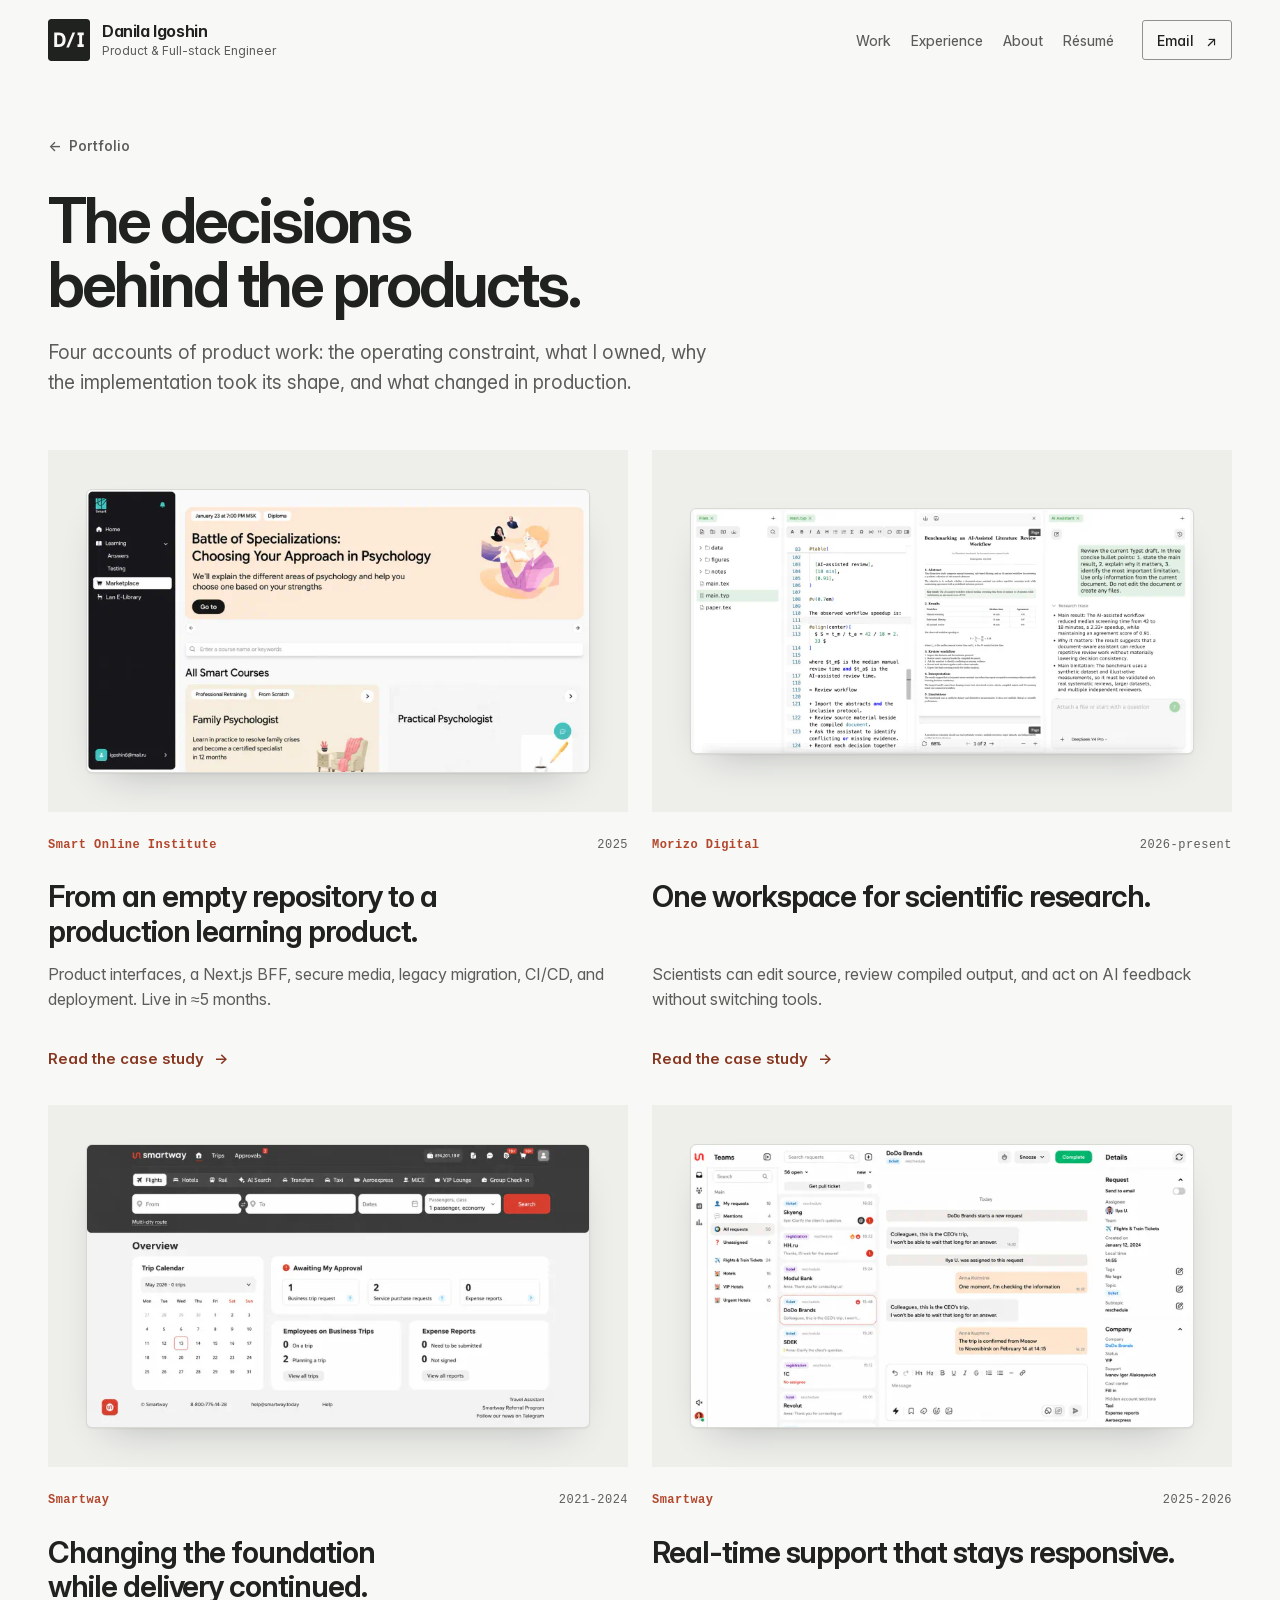
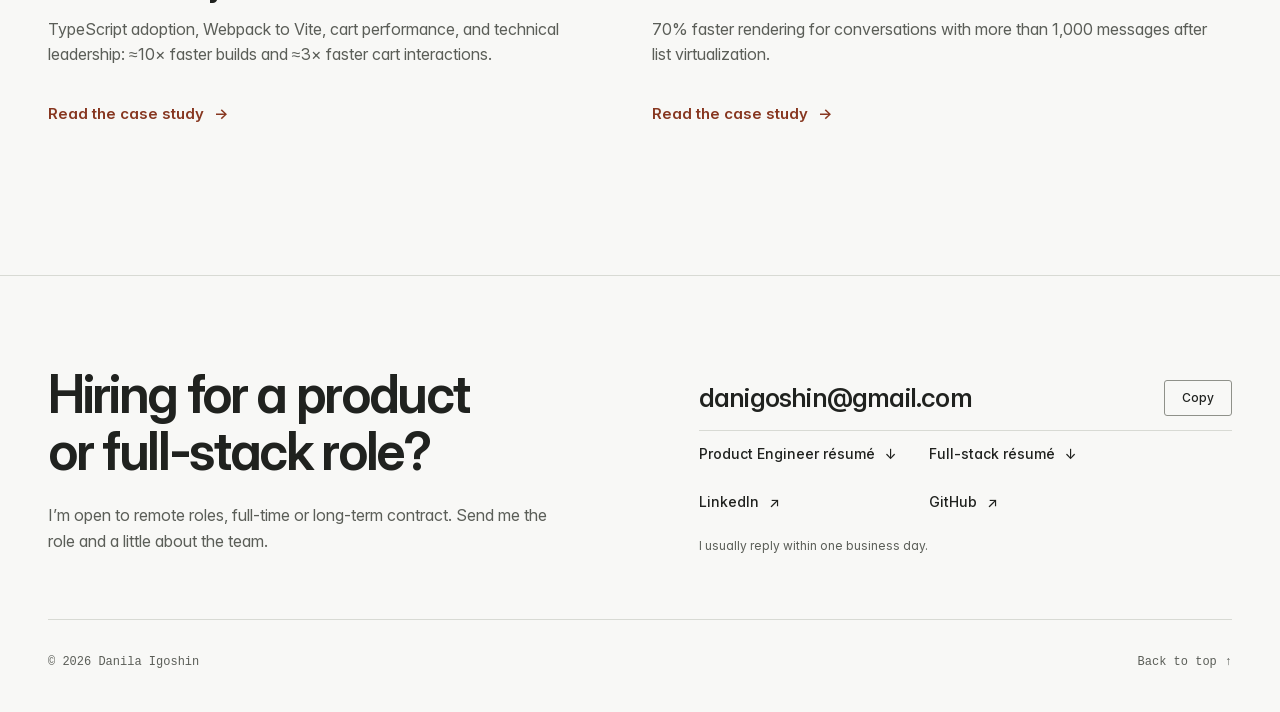
==== case/index.html @ 2098dcc6 "Refresh social artwork and fix mobile navigation" ====
<!doctype html>
<html lang="en">
  <head>
    <meta charset="UTF-8" />
    <meta name="viewport" content="width=device-width, initial-scale=1.0" />
    <meta
      name="description"
      content="Selected product engineering case studies by Danila Igoshin: product modernization, performance, migrations, and zero-to-one delivery."
    />
    <meta name="theme-color" content="#f8f8f6" />
    <link rel="canonical" href="https://danilaigoshin.com/case/" />
    <meta property="og:site_name" content="Danila Igoshin" />
    <meta property="og:title" content="Product engineering case studies — Danila Igoshin" />
    <meta property="og:description" content="Detailed product work: constraints, ownership, engineering decisions, and outcomes." />
    <meta property="og:type" content="website" />
    <meta property="og:url" content="https://danilaigoshin.com/case/" />
    <meta property="og:image" content="https://danilaigoshin.com/public/og-image.png?v=20261105" />
    <meta property="og:image:type" content="image/png" />
    <meta property="og:image:width" content="2400" />
    <meta property="og:image:height" content="1260" />
    <meta name="twitter:card" content="summary_large_image" />
    <title>Case studies — Danila Igoshin · Product &amp; Full-stack Engineer</title>
    <link rel="icon" href="/public/favicon.svg?v=20261104-di-precision" type="image/svg+xml" />
    <link rel="apple-touch-icon" href="/public/apple-touch-icon.png?v=20261104-di-precision" />
    <link rel="preload" href="/public/fonts/InterVariable.woff2" as="font" type="font/woff2" crossorigin />
    <link rel="stylesheet" href="/styles.css?v=20261105-menu-divider" />
    <link rel="stylesheet" href="/case/styles.css?v=20261104-hero-results" />
    <script src="/script.js?v=20261104-hero-results" defer></script>
  </head>
  <body class="case-page">
    <a class="skip-link" href="#main-content">Skip to content</a>
    <div class="scroll-progress" aria-hidden="true"><span></span></div>

    <header class="site-header" data-header>
      <div class="nav-shell">
        <a class="brand" href="/" aria-label="D/I Danila Igoshin Product &amp; Full-stack Engineer, home">
          <img class="brand-mark" src="/public/favicon.svg?v=20261104-di-precision" width="42" height="42" alt="" aria-hidden="true" />
          <span class="brand-copy"><span class="brand-name">Danila Igoshin</span> <span class="brand-role">Product &amp; Full-stack Engineer</span></span>
        </a>

        <button
          class="menu-toggle"
          type="button"
          aria-expanded="false"
          aria-controls="site-navigation"
          aria-label="Open navigation"
          data-menu-toggle
        >
          <span></span><span></span>
        </button>

        <nav class="site-nav" id="site-navigation" aria-label="Primary navigation" data-nav>
          <div class="nav-panel" data-nav-panel>
            <a href="/#work" data-nav-link>Work</a>
            <a href="/#experience" data-nav-link>Experience</a>
            <a href="/#about" data-nav-link>About</a>
            <a class="nav-resume" href="/cv/">Résumé</a>
            <a class="nav-email" href="mailto:danigoshin@gmail.com">Email <span aria-hidden="true">↗</span></a>
            <div class="mobile-nav-utilities" role="group" aria-label="Quick links">
              <a href="https://www.linkedin.com/in/developer-danila" target="_blank" rel="noopener noreferrer">
                LinkedIn <span aria-hidden="true">↗</span><span class="sr-only"> (opens in a new tab)</span>
              </a>
              <a href="https://github.com/danilaigoshin" target="_blank" rel="noopener noreferrer">
                GitHub <span aria-hidden="true">↗</span><span class="sr-only"> (opens in a new tab)</span>
              </a>
            </div>
          </div>
        </nav>

      </div>
    </header>

    <main class="case-main" id="main-content" tabindex="-1">
      <header class="case-index-hero section-shell" id="top">
        <a class="case-back" href="/"><span aria-hidden="true">←</span> Portfolio</a>
        <h1>The decisions behind the products.</h1>
        <p class="case-deck">Four accounts of product work: the operating constraint, what I owned, why the implementation took its shape, and what changed in production.</p>
      </header>

      <section class="case-grid section-shell" aria-label="Case studies">
        <article class="case-card reveal">
          <a href="/case/edtech/">
            <div class="media-frame"><img src="/public/optimized/v1/online-institute-1080.webp" srcset="/public/optimized/v1/online-institute-720.webp 720w, /public/optimized/v1/online-institute-1080.webp 1080w" sizes="(max-width: 900px) calc(100vw - 78px), 540px" width="1672" height="941" loading="lazy" decoding="async" alt="Smart Online Institute course marketplace" /></div>
            <div class="case-card-body">
              <p class="meta-line"><span>Smart Online Institute</span><span>2025</span></p>
              <h2>From an empty repository to a production learning product.</h2>
              <p>Product interfaces, a Next.js BFF, secure media, legacy migration, CI/CD, and deployment. Live in ≈5 months.</p>
              <span class="arrow-link">Read the case study <span aria-hidden="true">→</span></span>
            </div>
          </a>
        </article>
        <article class="case-card reveal">
          <a href="/case/research/">
            <div class="media-frame"><img src="/public/optimized/v1/ai4s-1080.webp" srcset="/public/optimized/v1/ai4s-720.webp 720w, /public/optimized/v1/ai4s-1080.webp 1080w" sizes="(max-width: 900px) calc(100vw - 78px), 540px" width="3024" height="1472" loading="lazy" decoding="async" alt="Research workspace with source editing, compiled preview, and AI review" /></div>
            <div class="case-card-body">
              <p class="meta-line"><span>Morizo Digital</span><span>2026-present</span></p>
              <h2>One workspace for scientific research.</h2>
              <p>Scientists can edit source, review compiled output, and act on AI feedback without switching tools.</p>
              <span class="arrow-link">Read the case study <span aria-hidden="true">→</span></span>
            </div>
          </a>
        </article>
        <article class="case-card reveal">
          <a href="/case/smartway/">
            <div class="media-frame"><img src="/public/optimized/v1/smartway-1080.webp" srcset="/public/optimized/v1/smartway-720.webp 720w, /public/optimized/v1/smartway-1080.webp 1080w" sizes="(max-width: 900px) calc(100vw - 78px), 540px" width="1672" height="941" loading="lazy" decoding="async" alt="Smartway corporate travel dashboard" /></div>
            <div class="case-card-body">
              <p class="meta-line"><span>Smartway</span><span>2021-2024</span></p>
              <h2>Changing the foundation while delivery continued.</h2>
              <p>TypeScript adoption, Webpack to Vite, cart performance, and technical leadership: ≈10× faster builds and ≈3× faster cart interactions.</p>
              <span class="arrow-link">Read the case study <span aria-hidden="true">→</span></span>
            </div>
          </a>
        </article>
        <article class="case-card reveal">
          <a href="/case/support/">
            <div class="media-frame"><img src="/public/optimized/v1/chat-1080.webp" srcset="/public/optimized/v1/chat-720.webp 720w, /public/optimized/v1/chat-1080.webp 1080w" sizes="(max-width: 900px) calc(100vw - 78px), 540px" width="1672" height="941" loading="lazy" decoding="async" alt="Support workspace with a ticket queue and conversation" /></div>
            <div class="case-card-body">
              <p class="meta-line"><span>Smartway</span><span>2025-2026</span></p>
              <h2>Real-time support that stays responsive.</h2>
              <p>70% faster rendering for conversations with more than 1,000 messages after list virtualization.</p>
              <span class="arrow-link">Read the case study <span aria-hidden="true">→</span></span>
            </div>
          </a>
        </article>
      </section>
    </main>

    <div class="page-finale">
      <section class="site-contact section-shell" id="contact" aria-labelledby="contact-title">
        <div class="contact-intro">
          <h2 id="contact-title">Hiring for a product or full-stack role?</h2>
          <p>I’m open to remote roles, full-time or long-term contract. Send me the role and a little about the team.</p>
        </div>
        <div class="contact-action">
          <div class="contact-email-row"><a href="mailto:danigoshin@gmail.com">danigoshin@gmail.com</a><button type="button" data-copy-email aria-label="Copy email address" aria-controls="copy-status">Copy</button></div>
          <nav class="contact-links" aria-label="Contact and résumé links">
            <a href="/Danila_Igoshin_Product_Engineer_CV.pdf" download><span class="contact-link-label">Product Engineer résumé<span class="sr-only"> (PDF)</span></span><span aria-hidden="true">↓</span></a>
            <a href="/Danila_Igoshin_Full_Stack_Engineer_CV.pdf" download><span class="contact-link-label">Full-stack résumé<span class="sr-only"> (PDF)</span></span><span aria-hidden="true">↓</span></a>
            <a href="https://www.linkedin.com/in/developer-danila" target="_blank" rel="noopener noreferrer"><span class="contact-link-label">LinkedIn</span><span aria-hidden="true">↗</span><span class="sr-only"> (opens in a new tab)</span></a>
            <a href="https://github.com/danilaigoshin" target="_blank" rel="noopener noreferrer"><span class="contact-link-label">GitHub</span><span aria-hidden="true">↗</span><span class="sr-only"> (opens in a new tab)</span></a>
          </nav>
          <p class="contact-response">I usually reply within one business day.</p>
        </div>
      </section>
      <footer class="footer section-shell"><p>© <span data-year>2026</span> Danila Igoshin</p><a href="#top">Back to top <span aria-hidden="true">↑</span></a></footer>
    </div>

    <div
      class="copy-toast"
      id="copy-status"
      role="status"
      aria-live="polite"
      aria-atomic="true"
      data-copy-toast
    ></div>

    <dialog
      class="project-lightbox"
      aria-label="Project image viewer"
      aria-describedby="project-lightbox-caption"
      data-project-lightbox
    >
      <div class="project-lightbox-shell">
        <button
          class="project-lightbox-close"
          type="button"
          aria-label="Close full-size image"
          data-project-lightbox-close
        >
          <span>Close</span><span aria-hidden="true">×</span>
        </button>
        <figure>
          <img alt="" data-project-lightbox-image />
          <figcaption id="project-lightbox-caption" data-project-lightbox-caption></figcaption>
        </figure>
      </div>
    </dialog>
  </body>
</html>
---- styles.css ----
@font-face {
  font-family: "Inter Variable";
  font-style: normal;
  font-weight: 100 900;
  font-display: swap;
  src: url("public/fonts/InterVariable.woff2") format("woff2");
}

:root {
  --canvas: #f8f8f6;
  --surface: #ffffff;
  --surface-muted: #eeefeb;
  --ink: #20221f;
  --muted: #5b5e58;
  /* Four visible steps: internal divider, module border, structural emphasis,
     and control boundary. The last one clears 3:1 on both canvas and white so
     a button reads as a button without leaning on its label alone. */
  --line-soft: #e4e5df;
  --line: #d8dad4;
  --line-strong: #bec0b8;
  --line-control: #8f918a;
  --accent: #b2472c;
  --accent-dark: #873720;
  --radius-control: 3px;
  --shadow-pop: 0 24px 80px rgba(10, 13, 17, 0.42);
  --ink-900: #12151a;
  --line-inverse: rgba(255, 255, 255, 0.14);
  --text-inverse: #e8ebee;
  --muted-inverse: rgba(232, 235, 238, 0.6);
  --focus-inverse: #9db4c8;
  --shell: min(1420px, calc(100vw - 64px));
  --font-sans: "Inter Variable", Inter, -apple-system, BlinkMacSystemFont, "Segoe UI", Helvetica, Arial, sans-serif;
  /* Mono is reserved for the brand mark, the image viewer's chrome and the
     copy toast; fallbacks are ordered by how closely they match SF Mono. */
  --font-mono: ui-monospace, "SFMono-Regular", Menlo, "Cascadia Mono", "Segoe UI Mono",
    "Roboto Mono", Consolas, "Liberation Mono", monospace;
  --ease: cubic-bezier(0.22, 1, 0.36, 1);
  /* Long settle for entrances; --ease stays the curve for hover feedback. */
  --ease-out: cubic-bezier(0.16, 1, 0.3, 1);
  /* Shadows carry the ink hue and stay under 0.2 alpha: lift, not drop. */
  --shadow-soft: 0 1px 2px rgba(21, 24, 29, 0.04), 0 14px 36px -20px rgba(21, 24, 29, 0.2);
}

* {
  box-sizing: border-box;
}

html {
  scroll-behavior: smooth;
  scroll-padding-top: 86px;
}

body {
  margin: 0;
  background: var(--canvas);
  color: var(--ink);
  font-family: var(--font-sans);
  font-size: 16px;
  line-height: 1.5;
  -webkit-font-smoothing: antialiased;
  text-rendering: optimizeLegibility;
  font-feature-settings: "cv11";
}

h1,
h2,
h3 {
  text-wrap: balance;
}

p,
dd {
  text-wrap: pretty;
}

html.menu-open,
html.lightbox-open,
body.lightbox-open {
  overflow: hidden;
}

/* Clip the page without creating a second scroll container: sticky header
   controls must stay on screen while the viewport-sized drawer is open. */
body.menu-open { overflow: clip; }

::selection {
  background: #eddbd2;
  color: var(--ink);
}

a {
  color: inherit;
  text-decoration: none;
}

button,
a {
  -webkit-tap-highlight-color: transparent;
}

button {
  color: inherit;
  font: inherit;
  border-radius: var(--radius-control);
}

img {
  display: block;
  max-width: 100%;
}

h1,
h2,
h3,
p {
  margin-top: 0;
}

[hidden] {
  display: none !important;
}

.sr-only {
  position: absolute;
  width: 1px;
  height: 1px;
  padding: 0;
  margin: -1px;
  overflow: hidden;
  clip: rect(0, 0, 0, 0);
  white-space: nowrap;
  border: 0;
}

.skip-link {
  position: fixed;
  top: 8px;
  left: 8px;
  z-index: 1000;
  padding: 10px 14px;
  transform: translateY(-150%);
  border: 1px solid var(--ink);
  background: var(--surface);
  font-size: 12px;
  font-weight: 700;
  transition: transform 180ms ease;
}

.skip-link:focus {
  transform: translateY(0);
}

.section-shell {
  width: var(--shell);
  margin-inline: auto;
}

.scroll-progress {
  position: fixed;
  inset: 0 0 auto;
  z-index: 120;
  height: 2px;
  pointer-events: none;
}

.scroll-progress span {
  display: block;
  width: 100%;
  height: 100%;
  transform: scaleX(0);
  transform-origin: left;
  background: var(--accent);
}

/* Driven by the document's own scroll timeline, so no script listens to
   scrolling. Browsers without scroll-driven animations simply omit the bar. */
@supports not (animation-timeline: scroll()) {
  .scroll-progress { display: none; }
}

@supports (animation-timeline: scroll()) {
  .scroll-progress span {
    animation: scroll-progress linear both;
    animation-duration: auto;
    animation-timeline: scroll(root block);
  }
}

@keyframes scroll-progress {
  to { transform: scaleX(1); }
}

/* Header state is read from this marker leaving the viewport. */
.scroll-sentinel {
  position: absolute;
  top: 0;
  left: 0;
  width: 1px;
  height: 80px;
  opacity: 0;
  pointer-events: none;
}

/* Last thing in the document flow: visible only once the page has ended. */
.scroll-sentinel-end {
  height: 1px;
  margin-top: -1px;
  pointer-events: none;
}

/* Header */

.site-header {
  --header-content-width: min(1240px, calc(100vw - 96px));
  --header-viewport-width: 100vw;
  --header-base-height: 80px;
  --header-float-width: min(1040px, var(--header-content-width));
  --header-float-height: 60px;
  --header-float-top: 14px;
  --header-float-pad: 18px;
  --header-side-shift: 0px;
  --header-y-shift: 0px;
  --header-logo-scale: 1;
  --header-copy-shift: 0px;
  --header-name-shift: 0px;
  --header-name-size: 16px;
  --header-role-opacity: 1;
  position: sticky;
  top: 0;
  z-index: 100;
  background: rgba(248, 248, 246, 0.88);
  transition: background-color 180ms ease;
  -webkit-backdrop-filter: blur(16px);
  backdrop-filter: blur(16px);
}

/* The original header keeps its layout footprint while its controls move
   into the floating surface. The fixed mobile drawer stays viewport-sized. */
.site-header::before {
  box-sizing: border-box;
  position: absolute;
  top: var(--header-float-top);
  left: 50%;
  z-index: -1;
  width: var(--header-float-width);
  height: var(--header-float-height);
  transform: translate(-50%, -6px) scale(0.98);
  border: 1px solid var(--line);
  border-radius: 8px;
  background: var(--canvas);
  box-shadow: 0 2px 6px rgba(32, 34, 31, 0.04), 0 12px 28px -12px rgba(32, 34, 31, 0.2);
  opacity: 0;
  pointer-events: none;
  content: "";
  transition: opacity 240ms var(--ease), transform 240ms var(--ease);
}

.nav-shell {
  display: grid;
  grid-template-columns: 1fr auto;
  gap: 24px;
  align-items: center;
  width: var(--shell);
  min-height: 70px;
  margin-inline: auto;
}

.brand {
  display: inline-flex;
  gap: 12px;
  align-items: center;
  width: max-content;
  transform: translate(var(--header-side-shift), var(--header-y-shift));
  transition: transform 240ms var(--ease);
}

.brand-mark {
  --brand-hover-y: 0px;
  display: block;
  width: 36px;
  height: 36px;
  flex: none;
  transform: translateY(var(--brand-hover-y)) scale(var(--header-logo-scale));
  transform-origin: left center;
  transition: transform 180ms var(--ease);
}

.brand:hover .brand-mark,
.brand:focus-visible .brand-mark {
  --brand-hover-y: -1px;
}

.brand-copy {
  font-size: 12px;
  font-weight: 700;
  letter-spacing: -0.01em;
  transform: translateX(var(--header-copy-shift));
  transition: transform 240ms var(--ease);
}

.brand-name {
  font-size: var(--header-name-size);
  transform: translateY(var(--header-name-shift));
  transition: transform 240ms var(--ease);
}

.site-nav {
  display: flex;
  gap: 4px;
  align-items: center;
}

.nav-panel {
  display: contents;
}

.mobile-nav-utilities {
  display: none;
}

.site-nav a {
  position: relative;
  padding: 8px 11px;
  color: var(--muted);
  font-size: 12px;
  font-weight: 600;
  transition: color 160ms ease, background-color 160ms ease;
}

/* Accent marks the reachable state, ink marks the current one, so hover and
   "you are here" stay distinguishable. */
.site-nav a::after {
  position: absolute;
  right: 11px;
  bottom: 4px;
  left: 11px;
  height: 2px;
  transform: scaleX(0);
  transform-origin: left;
  background: var(--accent);
  content: "";
  transition: transform 200ms var(--ease);
}

.site-nav a:hover,
.site-nav a:focus-visible {
  background: transparent;
  color: var(--accent-dark);
}

.site-nav a.is-active {
  background: transparent;
  color: var(--ink);
}

.site-nav a.is-active::after {
  background: var(--ink);
}

.site-nav a:hover::after,
.site-nav a:focus-visible::after,
.site-nav a.is-active::after {
  transform: scaleX(1);
}

.nav-actions {
  display: flex;
  gap: 18px;
  align-items: center;
  justify-content: flex-end;
}

.nav-email {
  display: inline-flex;
  gap: 18px;
  align-items: center;
  min-height: 38px;
  padding: 0 13px;
  border: 1px solid var(--line-control);
  border-radius: var(--radius-control);
  background: var(--surface);
  font-size: 11px;
  font-weight: 700;
  transition: border-color 160ms ease, background-color 160ms ease;
}

.nav-email:hover,
.nav-email:focus-visible {
  border-color: var(--accent);
  background: var(--surface-muted);
}

.menu-toggle {
  display: none;
  width: 42px;
  height: 42px;
  padding: 0;
  border: 1px solid var(--line-control);
  background: var(--surface);
  cursor: pointer;
}

.menu-toggle span {
  display: block;
  width: 20px;
  height: 1px;
  margin: 6px auto;
  background: var(--ink);
  transition: transform 180ms ease;
}

/* Base for every screenshot link that opens the image viewer; the matte and
   hover lift come from .media-frame in the site-system layer below. */
.project-media-link {
  position: relative;
  display: block;
  aspect-ratio: 16 / 9;
  overflow: hidden;
  border: 1px solid var(--line-strong);
  background: var(--surface-muted);
  cursor: zoom-in;
}

.project-media-link:focus-visible {
  outline-offset: 3px;
}

@media (hover: hover) {
  .project-media-link:hover img {
    transform: scale(1.02);
  }
}

/* Project image viewer */

.project-lightbox {
  width: 100%;
  max-width: none;
  height: 100%;
  max-height: none;
  padding: clamp(16px, 4vw, 56px);
  border: 0;
  background: transparent;
  color: #ffffff;
  overflow: auto;
  overscroll-behavior: contain;
}

.project-lightbox[open] {
  display: grid;
  place-items: center;
}

.project-lightbox::backdrop {
  background: rgba(10, 13, 17, 0.9);
  -webkit-backdrop-filter: blur(10px);
  backdrop-filter: blur(10px);
}

.project-lightbox-shell {
  display: grid;
  width: min(100%, 1680px);
  min-height: 0;
  place-items: center;
}

.project-lightbox figure {
  display: grid;
  width: 100%;
  max-height: calc(100dvh - clamp(72px, 9vw, 120px));
  grid-template-rows: minmax(0, 1fr) auto;
  gap: 12px;
  margin: 0;
}

.project-lightbox img {
  width: auto;
  max-width: 100%;
  max-height: calc(100dvh - clamp(110px, 12vw, 156px));
  margin: auto;
  object-fit: contain;
  box-shadow: var(--shadow-pop);
}

.project-lightbox figcaption {
  max-width: min(100%, 1100px);
  margin-inline: auto;
  color: rgba(255, 255, 255, 0.74);
  font-family: var(--font-mono);
  font-size: 11px;
  letter-spacing: 0.05em;
  text-align: center;
  text-transform: uppercase;
}

.project-lightbox-close {
  position: fixed;
  top: 16px;
  right: 16px;
  z-index: 1;
  display: inline-flex;
  gap: 14px;
  align-items: center;
  min-height: 42px;
  padding: 0 13px;
  border: 1px solid rgba(255, 255, 255, 0.32);
  background: rgba(19, 23, 29, 0.82);
  color: #ffffff;
  cursor: pointer;
  font-family: var(--font-mono);
  font-size: 11px;
  font-weight: 700;
  letter-spacing: 0.05em;
  text-transform: uppercase;
  -webkit-backdrop-filter: blur(10px);
  backdrop-filter: blur(10px);
  transition: border-color 160ms ease, background-color 160ms ease;
}

.project-lightbox-close:hover,
.project-lightbox-close:focus-visible {
  border-color: rgba(255, 255, 255, 0.78);
  background: rgba(34, 40, 48, 0.96);
}

/* On narrow screens fitting the image to the viewport reproduces the unreadable
   thumbnail, so the viewer shows it at natural size and lets the reader pan. */
@media (max-width: 760px) {
  .project-lightbox {
    padding: 12px;
  }

  .project-lightbox[open] {
    place-items: start;
  }

  .project-lightbox-shell {
    width: max-content;
    min-width: 100%;
    padding-top: 58px;
    place-items: start;
  }

  .project-lightbox figure {
    width: max-content;
    max-height: none;
  }

  /* Roughly the source interface at its own scale: readable, and about three
     screens to pan across rather than eight at the raster's native size. */
  .project-lightbox img {
    width: auto;
    max-width: 1400px;
    max-height: none;
    margin: 0;
  }

  .project-lightbox figcaption {
    position: sticky;
    left: 0;
    width: calc(100vw - 24px);
    max-width: none;
    margin-inline: 0;
    font-family: var(--font-sans);
    font-size: 12px;
    letter-spacing: 0;
    line-height: 1.45;
    text-align: left;
    text-transform: none;
  }

  .project-lightbox figcaption::after {
    display: block;
    margin-top: 4px;
    color: rgba(255, 255, 255, 0.5);
    content: "Drag to pan · pinch to zoom";
  }
}

/* Contact */

.page-finale {
  margin-top: clamp(48px, 5vw, 80px);
  background: var(--ink-900);
  color: var(--text-inverse);
}

.page-finale ::selection {
  background: rgba(155, 180, 200, 0.32);
  color: #ffffff;
}

.page-finale :focus-visible {
  outline-color: var(--focus-inverse);
}

.contact-action {
  min-width: 0;
}

.contact-email-row {
  display: grid;
  grid-template-columns: minmax(0, 1fr) auto;
  border-block: 1px solid var(--line-inverse);
}

html:not(.js) .contact-email-row {
  grid-template-columns: 1fr;
}

html:not(.js) .contact-email-row button {
  display: none;
}

.contact-email-row a {
  display: flex;
  min-width: 0;
  min-height: 58px;
  padding: 0 12px;
  align-items: center;
  overflow-wrap: anywhere;
  font-size: clamp(1rem, 1.5vw, 1.3rem);
  font-weight: 650;
  letter-spacing: -0.02em;
}

.contact-email-row button {
  min-width: 58px;
  border: 0;
  border-left: 1px solid var(--line-inverse);
  background: transparent;
  color: var(--muted-inverse);
  font-family: var(--font-mono);
  font-size: 11px;
  text-transform: uppercase;
  cursor: pointer;
}

.contact-email-row a:hover,
.contact-email-row a:focus-visible,
.contact-email-row button:hover,
.contact-email-row button:focus-visible {
  background: rgba(255, 255, 255, 0.06);
}

.contact-links {
  display: grid;
  grid-template-columns: repeat(3, 1fr);
}

.contact-links a {
  display: flex;
  justify-content: space-between;
  gap: 12px;
  padding: 14px 10px;
  border-right: 1px solid var(--line-inverse);
  color: var(--muted-inverse);
  min-height: 46px;
  font-size: 12px;
  font-weight: 650;
  transition: background-color 160ms ease, color 160ms ease;
}

.contact-links a:last-child {
  border-right: 0;
}

.contact-links a:hover,
.contact-links a:focus-visible {
  background: rgba(255, 255, 255, 0.06);
  color: var(--text-inverse);
}

.footer {
  display: flex;
  justify-content: space-between;
  gap: 20px;
  padding-block: 26px 34px;
  border-top: 1px solid var(--line-inverse);
  color: rgba(232, 235, 238, 0.52);
  font-family: var(--font-mono);
  font-size: 11px;
  letter-spacing: 0.04em;
  text-transform: uppercase;
}

.footer p {
  margin: 0;
}

.footer a:hover,
.footer a:focus-visible {
  color: #ffffff;
}

.footer a {
  display: inline-flex;
  align-items: center;
  min-height: 44px;
}

.copy-toast {
  position: fixed;
  right: 20px;
  bottom: 20px;
  z-index: 120;
  padding: 11px 14px;
  transform: translateY(18px);
  border: 1px solid var(--line-strong);
  background: var(--surface);
  color: var(--ink);
  font-family: var(--font-mono);
  font-size: 12px;
  opacity: 0;
  pointer-events: none;
  transition: opacity 160ms ease, transform 160ms ease;
}

.copy-toast.is-visible {
  transform: translateY(0);
  opacity: 1;
}

/* Signature details */

.nav-email span[aria-hidden],
.contact-links a span[aria-hidden],
.mobile-nav-utilities a span[aria-hidden],
.footer a span[aria-hidden] {
  display: inline-block;
  transition: transform 180ms var(--ease);
}

.nav-email:hover span[aria-hidden],
.contact-links a:hover span[aria-hidden],
.mobile-nav-utilities a:hover span[aria-hidden] {
  transform: translate(2px, -1px);
}

.footer a:hover span[aria-hidden] {
  transform: translateY(-2px);
}

.contact-links a[download]:hover span[aria-hidden] {
  transform: translateY(2px);
}

:focus-visible {
  outline: 2px solid var(--accent-dark);
  outline-offset: 3px;
}

@media (max-width: 1220px) {
  :root {
    --shell: min(100% - 40px, 1420px);
  }
}

@media (max-width: 980px) {
  .nav-actions {
    display: none;
  }

  .nav-shell {
    grid-template-columns: 1fr auto;
  }

  .site-nav {
    justify-self: end;
  }

  .contact-action {
    max-width: 620px;
  }
}

:root {
  --nav-drawer-width: clamp(30rem, 42vw, 35rem);
}

/* Four links and one button fit inline on any laptop or landscape tablet, so
   the drawer — and the unlabelled toggle — is kept for narrow screens only. */
@media (max-width: 900px) {
  body.menu-open .site-header {
    z-index: 200;
    background: transparent;
    -webkit-backdrop-filter: none;
    backdrop-filter: none;
  }

  .js .menu-toggle {
    position: relative;
    z-index: 3;
    display: grid;
    grid-column: 2;
    grid-row: 1;
    width: 44px;
    height: 44px;
    place-content: center;
    gap: 6px;
    justify-self: end;
    border: 0;
    background: transparent;
    transition: background-color 160ms ease;
  }

  .js .menu-toggle:hover,
  .js .menu-toggle:focus-visible {
    background: var(--surface-muted);
  }

  .js .menu-toggle span {
    width: 18px;
    margin: 0;
  }

  .js .menu-toggle[aria-expanded="true"] span:first-child {
    transform: translateY(3.5px) rotate(45deg);
  }

  .js .menu-toggle[aria-expanded="true"] span:last-child {
    transform: translateY(-3.5px) rotate(-45deg);
  }

  .js .site-nav {
    position: fixed;
    inset: 0;
    z-index: 1;
    display: flex;
    align-items: stretch;
    justify-content: flex-end;
    gap: 0;
    width: 100%;
    height: 100vh;
    height: 100dvh;
    padding: 0;
    overflow: hidden;
    border: 0;
    background: rgba(15, 23, 34, 0.12);
    opacity: 0;
    pointer-events: none;
    visibility: hidden;
  }

  .js.js-ready .site-nav {
    transition: opacity 160ms ease, visibility 0s linear 210ms;
  }

  .js .site-nav.is-open {
    opacity: 1;
    pointer-events: auto;
    visibility: visible;
    /* Visibility must be immediate so the first link can receive focus. */
    transition-property: opacity;
    transition-delay: 0s;
  }

  .js .nav-panel {
    position: relative;
    display: flex;
    width: var(--nav-drawer-width);
    max-width: 100%;
    height: 100vh;
    height: 100dvh;
    min-height: 0;
    flex-direction: column;
    align-items: stretch;
    padding: 90px 32px max(24px, env(safe-area-inset-bottom));
    overflow-x: hidden;
    overflow-y: auto;
    transform: translateX(100%);
    border-left: 1px solid var(--line-strong);
    background: var(--canvas);
    overscroll-behavior: contain;
    -webkit-overflow-scrolling: touch;
  }

  .js.js-ready .nav-panel {
    transition: transform 210ms var(--ease);
  }

  .js .site-nav.is-open .nav-panel {
    transform: translateX(0);
  }

  .js .nav-panel::before {
    position: absolute;
    top: 82px;
    right: 32px;
    left: 32px;
    height: 1px;
    background: var(--line);
    content: "";
  }

  .js .nav-panel > a {
    position: relative;
    display: flex;
    flex: 0 0 auto;
    align-items: center;
    min-width: 0;
    min-height: 60px;
    padding: 0 8px 0 0;
    overflow-wrap: anywhere;
    border-bottom: 1px solid var(--line);
    background: transparent;
    color: var(--ink);
    font-size: clamp(1.75rem, 3.3vw, 2.125rem);
    font-weight: 600;
    line-height: 1;
    letter-spacing: -0.045em;
  }

  /* The current-page bar sits in the gutter, so the label stays on it. */
  .js .nav-panel > a::before {
    position: absolute;
    left: -14px;
    width: 2px;
    height: 18px;
    transform: scaleY(0);
    background: var(--accent-dark);
    content: "";
    transition: transform 160ms ease;
  }

  .js .nav-panel > a::after {
    display: none;
  }

  .js .nav-panel > a:hover,
  .js .nav-panel > a:focus-visible,
  .js .nav-panel > a.is-active {
    background: transparent;
    color: var(--accent-dark);
  }

  .js .nav-panel > a.is-active::before {
    transform: scaleY(1);
  }

  .js .mobile-nav-utilities {
    display: grid;
    grid-template-columns: repeat(2, minmax(0, 1fr));
    flex: 0 0 auto;
    margin-top: 24px;
    border-top: 1px solid var(--line-strong);
  }

  .js .mobile-nav-utilities a {
    display: flex;
    gap: 12px;
    align-items: center;
    justify-content: space-between;
    min-width: 0;
    min-height: 48px;
    padding: 0 8px;
    border-right: 1px solid var(--line);
    border-bottom: 1px solid var(--line);
    background: transparent;
    color: var(--muted);
    font-size: 12px;
    font-weight: 700;
    line-height: 1.2;
    letter-spacing: 0.02em;
  }

  .js .mobile-nav-utilities a:nth-child(2n) {
    padding-left: 14px;
    border-right: 0;
  }

  .js .mobile-nav-utilities a:nth-child(2n + 1) {
    padding-left: 0;
  }

  .js .mobile-nav-utilities a:hover,
  .js .mobile-nav-utilities a:focus-visible {
    background: var(--surface-muted);
    color: var(--ink);
  }
}

@media (min-width: 901px) {
  .nav-shell {
    grid-template-columns: 1fr auto;
  }

  .nav-actions {
    display: flex;
  }

  .site-nav {
    grid-column: 2;
    grid-row: 1;
    justify-self: end;
  }

  .nav-actions {
    grid-column: 3;
    grid-row: 1;
  }
}

@media (max-width: 900px) {
  :root {
    --nav-drawer-width: 100vw;
  }

  .nav-shell {
    grid-template-columns: 1fr auto;
  }

  .nav-actions {
    display: none;
  }

  .js .menu-toggle {
    grid-column: 2;
  }

  .js .site-nav {
    background: var(--canvas);
  }

  .js .nav-panel {
    width: 100%;
    max-width: none;
    transform: translateY(-8px);
    border-left: 0;
  }

  .js .site-nav.is-open .nav-panel {
    transform: translateY(0);
  }
}

@media (max-width: 767px) {
  :root {
    --nav-drawer-width: 100vw;
  }

  html {
    scroll-padding-top: 78px;
  }

  .nav-shell {
    min-height: 62px;
  }

  .brand-mark {
    width: 34px;
    height: 34px;
  }

  .site-nav {
    grid-column: 1 / -1;
    grid-row: 2;
    justify-content: space-between;
    width: 100%;
    padding-bottom: 9px;
    flex-wrap: wrap;
  }

  .js .site-nav {
    background: var(--canvas);
  }

  .js .nav-panel {
    width: 100%;
    padding: 78px 32px max(18px, env(safe-area-inset-bottom));
    transform: translateY(-8px);
    border-left: 0;
  }

  .js .site-nav.is-open .nav-panel {
    transform: translateY(0);
  }

  .js .nav-panel::before {
    top: 74px;
    right: 32px;
    left: 32px;
  }

  .js .nav-panel > a {
    min-height: clamp(56px, 7vh, 60px);
    font-size: clamp(1.55rem, 6.5vw, 1.9rem);
  }

  .js .mobile-nav-utilities {
    margin-top: 22px;
  }

}

@media (max-width: 760px) {
  .js .nav-panel { padding-inline: 20px; }
  .js .nav-panel::before { right: 20px; left: 20px; }
  .js .nav-panel > a::before { left: -12px; }
}

@media (max-width: 760px) {
  :root {
    --shell: calc(100% - 28px);
  }

  .project-media-link {
    aspect-ratio: 16 / 9;
  }

  .footer {
    flex-direction: column;
  }

  .footer p:nth-child(2) {
    display: none;
  }
}

@media (max-width: 480px) {

  .project-media-link {
    aspect-ratio: 16 / 9;
  }

  .contact-links {
    grid-template-columns: 1fr;
  }

  .contact-links a {
    border-right: 0;
    border-bottom: 1px solid var(--line-inverse);
  }

  .contact-links a:last-child {
    border-bottom: 0;
  }
}

@media (prefers-reduced-motion: reduce) {
  html {
    scroll-behavior: auto;
  }

  *,
  *::before,
  *::after {
    scroll-behavior: auto !important;
    transition-duration: 0.01ms !important;
    animation-duration: 0.01ms !important;
    animation-iteration-count: 1 !important;
  }

  /* Scroll-linked, not autonomous: it moves only as fast as the reader. */
  .scroll-progress span {
    animation-duration: auto !important;
  }
}

/* ==========================================================================
   Site system — the shared layer for the home and case pages. It comes after
   the legacy rules above and wins where they overlap. Page-specific layout
   lives in /home.css and /case/styles.css.
   ========================================================================== */

.portfolio-page,
.case-page {
  --shell: min(1240px, calc(100% - 96px));
  --gap: 32px;
  --panel-pad: clamp(24px, 3.2vw, 44px);
  background: var(--canvas);
}

.portfolio-page h1,
.portfolio-page h2,
.portfolio-page h3,
.case-page h1,
.case-page h2,
.case-page h3 {
  font-weight: 630;
}

/* Header: one name, the two target roles, and the existing navigation. */

.site-header { background: rgba(248, 248, 246, 0.94); }
.nav-shell { min-height: 80px; }
.brand-mark { width: 42px; height: 42px; border-radius: var(--radius-control); }
.brand-copy { display: grid; gap: 3px; font-size: 16px; font-weight: 650; letter-spacing: -0.025em; line-height: 1.2; }
.brand-role { color: var(--muted); font-size: 12px; font-weight: 400; letter-spacing: 0; opacity: var(--header-role-opacity); transition: opacity 160ms ease; }
.site-nav { gap: 20px; }
.site-nav a { padding-inline: 0; font-size: 14px; font-weight: 450; }
.site-nav a::after { right: 0; left: 0; height: 1px; }
.site-nav a.is-active::after { background: var(--accent); }
.nav-email { gap: 14px; min-height: 40px; padding: 0 16px; font-size: 14px; font-weight: 600; }

body:not(.menu-open) .site-header.is-scrolled {
  --header-side-shift: calc((var(--header-content-width) - var(--header-float-width)) / 2 + var(--header-float-pad));
  --header-y-shift: calc(var(--header-float-top) + (var(--header-float-height) - var(--header-base-height)) / 2);
  --header-logo-scale: 0.8095238;
  --header-copy-shift: -8px;
  --header-name-shift: 8.7px;
  --header-name-size: 15px;
  --header-role-opacity: 0;
  background: transparent;
  -webkit-backdrop-filter: none;
  backdrop-filter: none;
  pointer-events: none;
}

body:not(.menu-open) .site-header.is-scrolled::before {
  transform: translateX(-50%);
  opacity: 1;
  pointer-events: auto;
}

body:not(.menu-open) .site-header.is-scrolled .brand,
body:not(.menu-open) .site-header.is-scrolled .menu-toggle { pointer-events: auto; }

@media (min-width: 901px) {
  .site-nav {
    transform: translate(calc(-1 * var(--header-side-shift)), var(--header-y-shift));
    transition: transform 240ms var(--ease);
  }
  .site-nav .nav-email { display: inline-flex; gap: 12px; align-items: center; min-height: 40px; margin-left: 8px; padding: 6px 14px; border: 1px solid var(--line-control); border-radius: var(--radius-control); background: transparent; color: var(--ink); font-weight: 500; }
  .site-nav .nav-email::after { display: none; }
  .site-nav .nav-email:hover,
  .site-nav .nav-email:focus-visible { border-color: var(--accent); color: var(--accent); }
  body:not(.menu-open) .site-header.is-scrolled .site-nav { pointer-events: auto; }
}

/* Most recruiters arrive from LinkedIn, so the profile sits one step from
   the Email button, quieter than it. */
.nav-quiet {
  display: inline-flex;
  gap: 8px;
  align-items: center;
  min-height: 40px;
  color: var(--muted);
  font-size: 14px;
  font-weight: 550;
  transition: color 160ms ease;
}

.nav-quiet:hover,
.nav-quiet:focus-visible { color: var(--ink); }
.nav-quiet span[aria-hidden] { display: inline-block; transition: transform 180ms var(--ease); }
.nav-quiet:hover span[aria-hidden] { transform: translate(2px, -1px); }

/* Actions */

/* Button-like links share the same subtle corners as native buttons. */
.button {
  display: inline-flex;
  gap: 18px;
  align-items: center;
  justify-content: center;
  min-height: 50px;
  padding: 0 24px;
  border: 1px solid var(--line-control);
  border-radius: var(--radius-control);
  background: transparent;
  font-size: 15px;
  font-weight: 600;
  transition: background-color 200ms var(--ease), border-color 200ms var(--ease), transform 160ms var(--ease);
}

.button:hover { border-color: var(--ink); }
.button:active { transform: translateY(1px); }
.button-primary { border-color: var(--ink); background: var(--ink); color: var(--surface); }
.button-primary:hover { border-color: var(--accent-dark); background: var(--accent-dark); }

.text-link,
.arrow-link {
  display: inline-flex;
  gap: 10px;
  align-items: center;
  min-height: 44px;
  color: var(--accent-dark);
  font-size: 15px;
  font-weight: 600;
}

.text-link:hover,
.arrow-link:hover {
  text-decoration: underline;
  text-decoration-thickness: 1px;
  text-underline-offset: 4px;
}

.text-link span[aria-hidden],
.arrow-link span[aria-hidden] {
  display: inline-block;
  transition: transform 180ms var(--ease);
}

.button span[aria-hidden] {
  display: grid;
  width: auto;
  height: auto;
  flex: none;
  place-items: center;
  background: transparent;
  transition: transform 240ms var(--ease), background-color 200ms var(--ease);
}

.button span[aria-hidden] svg { width: 16px; height: 16px; }
.button-primary span[aria-hidden] { background: transparent; }
.button:hover span[aria-hidden] { background: transparent; transform: translate(2px, -2px); }
.button-primary:hover span[aria-hidden] { background: transparent; transform: translateY(2px); }
.text-link:hover span[aria-hidden] { transform: translate(2px, -1px); }
.arrow-link:hover span[aria-hidden] { transform: translateX(3px); }
.text-link:active,
.arrow-link:active { transform: translateY(1px); }

/* Text blocks */

.section-head {
  display: grid;
  grid-template-columns: minmax(0, 1fr) auto;
  gap: 14px 32px;
  align-items: end;
  margin-bottom: clamp(32px, 4vw, 52px);
}

.section-head h2 {
  margin: 0;
  font-size: clamp(2rem, 1.5rem + 2vw, 3.25rem);
  line-height: 1.08;
  letter-spacing: -0.04em;
}

/* A supporting line sits under the heading it supports, never in the far
   corner; a link (the résumé) may still share the heading's row. */
.section-head p { grid-column: 1 / -1; max-width: 52ch; margin: 0; color: var(--muted); font-size: 17px; line-height: 1.55; }

.meta-line {
  display: flex;
  flex-wrap: wrap;
  gap: 4px 12px;
  align-items: baseline;
  justify-content: space-between;
  width: 100%;
  margin-bottom: 18px;
  font-size: 14px;
}

.meta-line span:first-child { color: var(--accent); font-weight: 600; }
.meta-line span:last-child { color: var(--muted); font-variant-numeric: tabular-nums; }

/* Label/value rows, used for the profile card and every case fact sheet. */

.fact-list { margin: 0; }

.fact-list > div {
  display: grid;
  grid-template-columns: 92px minmax(0, 1fr);
  gap: 16px;
  padding-block: 11px;
  border-bottom: 1px solid var(--line-soft);
}

.fact-list > div:last-child { border-bottom: 0; }
.fact-list dt { color: var(--muted); font-size: 13px; line-height: 1.5; }
.fact-list dd { margin: 0; font-size: 14px; line-height: 1.5; }

/* One measured outcome: the figure, what it means, and where it came from. */

.stat {
  display: flex;
  flex-direction: column;
  gap: 8px;
  min-width: 0;
  padding: 26px 28px 24px;
}

.stat strong {
  font-size: clamp(2.25rem, 1.6rem + 1.4vw, 2.875rem);
  font-weight: 520;
  line-height: 1;
  letter-spacing: -0.045em;
  font-variant-numeric: tabular-nums;
}

.stat strong small { font-size: 0.42em; font-weight: 600; letter-spacing: -0.01em; }
.stat p { max-width: 26ch; margin: 0; color: var(--ink); font-size: 15px; line-height: 1.45; }
.stat .stat-source { margin-top: auto; padding-top: 6px; color: var(--muted); font-size: 13px; }

/* Product screenshots sit on a gray matte so other companies' interfaces
   always read as quoted material; the whole image opens the viewer. */

.media-frame {
  display: grid;
  min-width: 0;
  margin: 0;
  padding: clamp(24px, 3vw, 40px);
  place-items: center;
  background: var(--surface-muted);
}

.media-frame .project-media-link {
  position: relative;
  display: block;
  width: 100%;
  aspect-ratio: auto;
  overflow: visible;
  border: 0;
  background: transparent;
  cursor: zoom-in;
}

.media-frame img {
  width: 100%;
  height: auto;
  border: 1px solid var(--line);
  border-radius: 6px;
  background: var(--surface);
  box-shadow: 0 1px 2px rgba(21, 24, 29, 0.05), 0 18px 40px -22px rgba(21, 24, 29, 0.3);
  transition: transform 400ms var(--ease), box-shadow 400ms var(--ease);
}

.media-zoom {
  position: absolute;
  top: 10px;
  right: 10px;
  display: grid;
  width: 36px;
  height: 36px;
  place-items: center;
  border: 1px solid var(--line-strong);
  border-radius: var(--radius-control);
  background: rgba(255, 255, 255, 0.94);
  color: var(--ink);
  transition: background-color 180ms ease, border-color 180ms ease, color 180ms ease;
}

.media-zoom svg { width: 16px; height: 16px; }

/* Always shown, so a reader with a mouse also knows the image opens; the
   hover only strengthens it. */
.project-media-link:is(:hover, :focus-visible) .media-zoom {
  border-color: var(--ink);
  background: var(--ink);
  color: var(--surface);
}

@media (hover: hover) {
  .media-frame .project-media-link:hover img {
    transform: translateY(-3px);
    box-shadow: 0 1px 2px rgba(21, 24, 29, 0.05), 0 26px 48px -24px rgba(21, 24, 29, 0.36);
  }
}

/* Contact stays on the light editorial canvas across every page.
   Legacy inverse tokens are scoped here for the shared contact primitives. */
.page-finale {
  --text-inverse: var(--ink);
  --muted-inverse: var(--muted);
  --line-inverse: var(--line);
  --focus-inverse: var(--accent);
  margin-top: 0;
  border-top: 1px solid var(--line);
  background: var(--canvas);
  color: var(--ink);
}
.page-finale ::selection { background: #eddbd2; color: var(--ink); }
.page-finale a:focus-visible,
.page-finale button:focus-visible { outline-color: var(--accent); }
.site-contact { display: grid; grid-template-columns: minmax(0, 1.1fr) minmax(0, 1fr); gap: 48px 64px; align-items: start; padding-block: clamp(64px, 7vw, 96px) clamp(48px, 5vw, 72px); }
.site-contact h2 { max-width: 15ch; margin: 0 0 22px; color: var(--ink); font-size: clamp(2rem, 1.2rem + 2.6vw, 3.25rem); font-weight: 630; line-height: 1.1; letter-spacing: -0.045em; }
.contact-intro p { max-width: 33em; margin: 0; color: var(--muted); font-size: 16px; line-height: 1.65; }
.site-contact .contact-email-row { border-top: 0; border-bottom: 1px solid var(--line); }
.site-contact .contact-email-row a { min-height: 64px; padding: 0; font-size: clamp(1.2rem, 1rem + 0.8vw, 1.75rem); font-weight: 550; letter-spacing: -0.03em; }
.site-contact .contact-email-row button { min-width: 68px; min-height: 36px; align-self: center; border: 1px solid var(--line-control); border-radius: var(--radius-control); background: transparent; color: var(--ink); font-family: var(--font-sans); font-size: 12px; font-weight: 500; text-transform: none; }
.site-contact .contact-email-row a:hover,
.site-contact .contact-email-row a:focus-visible { background: transparent; text-decoration: underline; text-decoration-thickness: 1px; text-underline-offset: 6px; }
.site-contact .contact-email-row button:hover,
.site-contact .contact-email-row button:focus-visible { border-color: var(--accent); background: var(--surface-muted); }
.site-contact .contact-links { display: grid; grid-template-columns: repeat(2, max-content); column-gap: 32px; }
.site-contact .contact-links a { gap: 10px; justify-content: flex-start; min-height: 48px; padding: 12px 0; border: 0; color: var(--ink); font-size: 14px; font-weight: 500; }
.site-contact .contact-links a:hover,
.site-contact .contact-links a:focus-visible { background: transparent; color: var(--accent); text-decoration: underline; text-decoration-thickness: 1px; text-underline-offset: 4px; }
.contact-response { margin: 10px 0 0; color: var(--muted); font-size: 12px; }
.footer { flex-direction: row; align-items: center; padding-block: 20px 28px; border-top: 1px solid var(--line); color: var(--muted); font-family: var(--font-mono); font-size: 12px; letter-spacing: 0; text-transform: none; }
.footer a { gap: 8px; }
.footer a:hover,
.footer a:focus-visible { color: var(--accent); }

/* Responsive */

@media (min-width: 1181px) {
  .nav-shell { grid-template-columns: 1fr auto; }
}

@media (max-width: 1100px) {
  .portfolio-page,
  .case-page { --gap: 24px; }
}

@media (max-width: 900px) {
  .portfolio-page,
  .case-page { --shell: calc(100% - 64px); }
  .site-header {
    --header-content-width: calc(100vw - 64px);
    --header-float-width: calc(var(--header-viewport-width) - 32px);
    --header-float-top: 12px;
    --header-float-pad: 16px;
    /* Keep the fixed drawer's containing block stable throughout its fade. */
    -webkit-backdrop-filter: none;
    backdrop-filter: none;
  }
  .brand {
    /* The closing drawer remains visible briefly after menu-open is removed. */
    position: relative;
    z-index: 3;
  }
  .js .menu-toggle {
    transform: translate(calc(-1 * var(--header-side-shift)), var(--header-y-shift));
    transition: transform 240ms var(--ease), background-color 160ms ease;
  }
  body.menu-open .brand,
  body.menu-open .brand-mark,
  body.menu-open .brand-copy,
  body.menu-open .brand-name,
  body.menu-open .brand-role,
  body.menu-open .menu-toggle { transition: none; }
  .js .nav-panel > .nav-email { justify-content: space-between; min-height: 48px; margin-top: 20px; padding: 12px 16px; border: 1px solid var(--line-control); border-radius: var(--radius-control); background: transparent; color: var(--ink); font-size: 16px; font-weight: 500; letter-spacing: 0; }
  .js .nav-panel > .nav-email:hover,
  .js .nav-panel > .nav-email:focus-visible { border-color: var(--accent); color: var(--accent-dark); }
  .site-contact { grid-template-columns: minmax(0, 1fr); }
}

@media (max-width: 760px) {
  .portfolio-page,
  .case-page { --shell: calc(100% - 40px); --gap: 20px; --panel-pad: 22px; }
  .site-header {
    --header-content-width: calc(100vw - 40px);
    --header-base-height: 72px;
    --header-float-width: calc(var(--header-viewport-width) - 24px);
    --header-float-height: 56px;
    --header-float-top: 8px;
    --header-float-pad: 12px;
    --header-name-size: 14px;
  }
  body:not(.menu-open) .site-header.is-scrolled {
    --header-logo-scale: 0.8888889;
    --header-copy-shift: -4px;
    --header-name-shift: 8.7px;
    --header-name-size: 14px;
  }
  .scroll-sentinel { height: 72px; }
  .nav-shell { min-height: 72px; gap: 14px; }
  .brand { gap: 10px; min-width: 0; }
  .brand-mark { width: 36px; height: 36px; }
  .brand-copy { font-size: 14px; }
  .brand-role { font-size: 12px; }
  .button { gap: 14px; padding: 0 18px; }
  .section-head { margin-bottom: 24px; }
  .section-head p { font-size: 16px; }
  .fact-list > div { grid-template-columns: 84px minmax(0, 1fr); gap: 12px; }
  .stat { gap: 6px; padding: 20px 18px 18px; }
  .stat p { font-size: 14px; }
  .stat .stat-source { font-size: 12px; }
  .media-frame { padding: 18px; }
  .site-contact { gap: 36px; padding-block: 64px 44px; }
  .site-contact .contact-email-row a { min-height: 64px; font-size: clamp(1.2rem, 0.9rem + 1.6vw, 1.5rem); }
  .site-contact .contact-email-row button { min-width: 72px; }
  .site-contact .contact-links { column-gap: 28px; }
}

@media (max-width: 480px) {
  .site-contact .contact-links { grid-template-columns: minmax(0, 1fr); }
  .site-contact .contact-links a { min-height: 48px; padding-block: 12px; }
}

@media (prefers-reduced-motion: reduce) {
  .will-reveal { opacity: 1; transform: none; }
  .media-frame img,
  .button span[aria-hidden],
  .text-link span[aria-hidden],
  .arrow-link span[aria-hidden] { transition: none; }
}

.button-row { display: flex; flex-wrap: wrap; gap: 12px; margin-top: 32px; }

/* Motion: entrances only, each telling the reader where to look next.
   Content below the first screen rises in as it arrives (script.js adds
   .will-reveal only to blocks that start off-screen, so nothing visible on
   load ever blinks out); siblings that arrive together are staggered. */

@keyframes rise-in {
  from { opacity: 0; transform: translateY(14px); }
}

.will-reveal { opacity: 0; transform: translateY(18px); }

.will-reveal.is-visible {
  opacity: 1;
  transform: none;
  transition:
    opacity 700ms var(--ease-out) var(--reveal-delay, 0ms),
    transform 900ms var(--ease-out) var(--reveal-delay, 0ms);
}

@media print {
  .will-reveal { opacity: 1; transform: none; }
}

/* The drawer's links settle in one after another as it opens. */
@media (max-width: 900px) and (prefers-reduced-motion: no-preference) {
  .js .nav-panel > a,
  .js .mobile-nav-utilities {
    opacity: 0;
    transform: translateY(10px);
    transition: opacity 280ms var(--ease-out), transform 420ms var(--ease-out), color 160ms ease;
  }

  .js .site-nav.is-open .nav-panel > a,
  .js .site-nav.is-open .mobile-nav-utilities { opacity: 1; transform: none; }

  .js .site-nav.is-open .nav-panel > a:nth-child(2) { transition-delay: 40ms; }
  .js .site-nav.is-open .nav-panel > a:nth-child(3) { transition-delay: 80ms; }
  .js .site-nav.is-open .nav-panel > a:nth-child(4) { transition-delay: 120ms; }
  .js .site-nav.is-open .nav-panel > a:nth-child(5) { transition-delay: 160ms; }
  .js .site-nav.is-open .mobile-nav-utilities { transition-delay: 200ms; }
}
---- case/styles.css ----
/* Case studies: the same order on every case. Claim and facts, measured
   outcomes, the product itself, then the reasoning with a contents rail.
   Shared components (fact lists, stats, screenshot frames, the contact close)
   live in the site-system layer at the end of /styles.css.

   Inside the reading column only the decisions are cards; briefs and fact
   lists are open lists under a strong rule, like a well-set document. */

.case-page { font-size: 16px; }

.case-back {
  display: inline-flex;
  gap: 8px;
  align-items: center;
  min-height: 44px;
  margin-bottom: 20px;
  color: var(--muted);
  font-size: 14px;
  font-weight: 550;
}

.case-back:hover { color: var(--ink); }

/* Hero: the claim, a fact sheet beside it, and the outcomes underneath. */

.case-hero {
  display: grid;
  grid-template-columns: minmax(0, 1fr) minmax(320px, 400px);
  gap: 48px var(--gap);
  align-items: end;
  padding-top: clamp(24px, 3.4vw, 48px);
}

.case-hero-copy { min-width: 0; }

.case-hero .meta-line { justify-content: flex-start; margin-bottom: 20px; font-size: 15px; }
.case-hero .meta-line span + span::before { margin-right: 12px; color: var(--line-control); content: "·"; }

.case-hero h1 {
  max-width: 16em;
  margin-bottom: 24px;
  font-size: clamp(2.25rem, 1rem + 3vw, 3.5rem);
  line-height: 1.06;
  letter-spacing: -0.045em;
}

.case-deck { max-width: 36em; margin: 0; color: var(--muted); font-size: clamp(17px, 0.95rem + 0.3vw, 19px); line-height: 1.6; }

.case-glance { padding: 6px 0 6px 24px; border-left: 1px solid var(--line); }

.case-outcomes {
  display: grid;
  grid-column: 1 / -1;
  grid-template-columns: repeat(4, minmax(0, 1fr));
  border-top: 1px solid var(--line-strong);
}

.case-outcomes .stat { padding: 26px 28px 0; }
.case-outcomes > * { border-left: 1px solid var(--line); }
.case-outcomes > :first-child { padding-left: 0; border-left: 0; }

.case-outcomes[data-stats="0"] .shipped { grid-column: 1 / -1; }
.case-outcomes[data-stats="1"] .shipped { grid-column: 2 / -1; }
.case-outcomes[data-stats="2"] .shipped { grid-column: 3 / -1; }

.shipped { min-width: 0; padding: 26px 28px 0; }
.shipped h2 { margin: 0 0 14px; font-size: 15px; font-weight: 620; letter-spacing: -0.01em; }

.shipped ul {
  display: grid;
  grid-template-columns: repeat(2, minmax(0, 1fr));
  gap: 8px 28px;
  margin: 0;
  padding: 0;
  list-style: none;
}

.case-outcomes:is([data-stats="0"], [data-stats="1"]) .shipped ul { grid-template-columns: repeat(3, minmax(0, 1fr)); }

.shipped li { position: relative; padding-left: 16px; font-size: 15px; line-height: 1.45; }

.shipped li::before {
  position: absolute;
  top: 0.55em;
  left: 0;
  width: 5px;
  height: 5px;
  background: var(--accent);
  content: "";
}

.shipped-note { margin: 16px 0 0; color: var(--muted); font-size: 13px; }

/* The product */

.case-cover { margin-top: clamp(36px, 4vw, 56px); }

.case-cover figcaption {
  justify-self: start;
  margin-top: 18px;
  color: var(--muted);
  font-size: 14px;
}

/* Reasoning: a sticky contents rail beside a readable column. */

.case-body {
  display: grid;
  grid-template-columns: 200px minmax(0, 1fr);
  gap: 0 64px;
  padding-top: clamp(8px, 2vw, 24px);
}

.case-toc {
  position: sticky;
  top: 104px;
  align-self: start;
  display: grid;
  padding-top: 64px;
}

.case-toc p { margin: 0 0 10px; color: var(--muted); font-size: 13px; }

.case-toc a {
  display: flex;
  align-items: center;
  min-height: 36px;
  padding-left: 14px;
  border-left: 1px solid var(--line);
  color: var(--muted);
  font-size: 14px;
  font-weight: 550;
  transition: color 160ms ease, border-color 160ms ease;
}

.case-toc a:hover { color: var(--ink); }
.case-toc a.is-active { border-left: 2px solid var(--ink); padding-left: 13px; color: var(--ink); }

.case-article { min-width: 0; }

.case-section { padding-block: 64px; border-bottom: 1px solid var(--line); }
.case-section:last-child { border-bottom: 0; }

.case-label { margin-bottom: 14px; color: var(--accent); font-size: 14px; font-weight: 600; }

/* Where the contents rail is on screen it already names every section, so
   the in-column label would only repeat it. */
@media (min-width: 1101px) {
  .case-section > .case-label { display: none; }
}

.case-section h2 {
  max-width: 22em;
  margin-bottom: 22px;
  font-size: clamp(1.75rem, 1.2rem + 1.4vw, 2.375rem);
  line-height: 1.14;
  letter-spacing: -0.038em;
}

.case-section > p:not([class]) {
  max-width: 42em;
  margin-bottom: 18px;
  color: #454741;
  font-size: 17px;
  line-height: 1.7;
}

.case-brief {
  display: grid;
  grid-template-columns: repeat(2, minmax(0, 1fr));
  gap: 0 40px;
  margin: 36px 0 0;
  border-top: 1px solid var(--line-strong);
}

.case-brief > div { min-width: 0; padding: 20px 0 22px; border-top: 1px solid var(--line-soft); }
.case-brief > div:nth-child(-n + 2) { border-top: 0; }
.case-brief dt { margin-bottom: 8px; color: var(--muted); font-size: 13px; }
.case-brief dd { margin: 0; font-size: 15px; line-height: 1.6; }

.case-facts { margin-top: 36px; border-top: 1px solid var(--line-strong); }
.case-facts > div { grid-template-columns: 170px minmax(0, 1fr); gap: 24px; padding-block: 15px; }
.case-facts dt { font-size: 14px; line-height: 1.6; }
.case-facts dd { color: #454741; font-size: 15px; line-height: 1.6; }

.case-decisions {
  display: grid;
  grid-template-columns: repeat(2, minmax(0, 1fr));
  gap: 16px;
  margin-top: 32px;
}

.case-decision { padding: 24px 0 28px; border-top: 1px solid var(--line); transition: border-color 200ms var(--ease); }
.case-decision:hover { border-color: var(--line-strong); }
.case-decision > span { display: block; margin-bottom: 14px; color: var(--accent); font-size: 13px; font-weight: 600; }

.case-page .case-decision h3 {
  margin-bottom: 10px;
  font-size: 20px;
  font-weight: 600;
  line-height: 1.3;
  letter-spacing: -0.022em;
}

.case-decision p { margin: 0; color: var(--muted); font-size: 15px; line-height: 1.6; }

.case-note {
  max-width: 42em;
  margin: 28px 0 0;
  padding: 16px 20px;
  border-left: 2px solid var(--accent);
  background: var(--surface);
  color: var(--muted);
  font-size: 15px;
  line-height: 1.6;
}

.case-note strong { color: var(--ink); font-weight: 600; }

.case-stack-label { margin: 32px 0 12px; color: var(--muted); font-size: 13px; }

.case-stack { display: flex; flex-wrap: wrap; gap: 8px; margin: 0; padding: 0; list-style: none; }

.case-stack li {
  padding: 6px 12px;
  border: 1px solid var(--line-strong);
  background: var(--surface);
  font-size: 14px;
  font-weight: 550;
}

/* Next case: the whole panel is the link. */

.case-next { padding-block: 8px clamp(80px, 9vw, 128px); }

.case-next > a {
  display: grid;
  grid-template-columns: minmax(0, 5fr) minmax(0, 7fr);
  border-top: 1px solid var(--line);
  background: transparent;
  transition: border-color 200ms var(--ease);
}

.case-next > a:hover { border-color: var(--accent); }
.case-next > a:active { transform: translateY(1px); }

.case-next-copy { display: flex; flex-direction: column; align-items: flex-start; min-width: 0; padding: var(--panel-pad); }
.case-next-label { margin-bottom: 18px; color: var(--muted); font-size: 14px; }

.case-next-title {
  margin-bottom: 20px;
  font-size: clamp(1.625rem, 1.2rem + 1.1vw, 2.125rem);
  font-weight: 560;
  line-height: 1.12;
  letter-spacing: -0.038em;
}

.case-next .arrow-link { margin-top: auto; }
.case-next > a:hover .arrow-link { text-decoration: underline; text-decoration-thickness: 1px; text-underline-offset: 4px; }
.case-next > a:hover .arrow-link span[aria-hidden] { transform: translateX(3px); }
.case-next .media-frame { border-left: 1px solid var(--line-soft); }

@media (hover: hover) {
  .case-next > a:hover .media-frame img,
  .case-card > a:hover .media-frame img {
    transform: translateY(-3px);
    box-shadow: 0 1px 2px rgba(21, 24, 29, 0.05), 0 26px 48px -24px rgba(21, 24, 29, 0.36);
  }
}

/* Error page: short content, so the main area takes the spare height and
   the dark close still reaches the bottom of the window. */

.error-page { display: flex; min-height: 100dvh; flex-direction: column; }
.error-page main { flex: 1 0 auto; }

/* Case index */

.case-index-hero { padding-block: clamp(24px, 3.4vw, 48px) clamp(32px, 4vw, 56px); }

.case-index-hero h1 {
  max-width: 14em;
  margin-bottom: 22px;
  font-size: clamp(2.5rem, 1.05rem + 3.6vw, 4.25rem);
  line-height: 1.02;
  letter-spacing: -0.048em;
}

/* Each card spans five shared row tracks (image, meta, title, summary,
   link) through subgrid, so the cards in a row line up line for line. */
.case-grid {
  display: grid;
  grid-template-columns: repeat(2, minmax(0, 1fr));
  gap: 0 24px;
  padding-bottom: clamp(80px, 9vw, 128px);
}

.case-card {
  display: grid;
  grid-row: span 5;
  grid-template-rows: subgrid;
  margin-bottom: 24px;
}

.case-card > a {
  display: grid;
  grid-row: 1 / -1;
  grid-template-rows: subgrid;
  background: transparent;
}

.case-card > a:active { transform: translateY(1px); }
.case-card .media-frame { aspect-ratio: 16 / 10; }
.case-card .media-frame img { transition: transform 400ms var(--ease), box-shadow 400ms var(--ease); }

.case-card-body {
  display: grid;
  grid-row: 2 / -1;
  grid-template-rows: subgrid;
  justify-items: start;
  padding: 24px 0 0;
}

.case-card .meta-line { font-family: var(--font-mono); font-size: 12px; letter-spacing: 0.04em; }

.case-card h2 {
  margin-bottom: 14px;
  font-size: clamp(1.5rem, 1.15rem + 0.9vw, 1.875rem);
  line-height: 1.14;
  letter-spacing: -0.035em;
}

.case-card p { margin-bottom: 24px; color: var(--muted); font-size: 16px; line-height: 1.6; }
.case-card .arrow-link { align-self: end; }
.case-card > a:hover .arrow-link { text-decoration: underline; text-decoration-thickness: 1px; text-underline-offset: 4px; }
.case-card > a:hover .arrow-link span[aria-hidden] { transform: translateX(3px); }

/* Responsive */

@media (max-width: 1100px) {
  .case-hero { grid-template-columns: minmax(0, 1fr) 320px; }
  .case-outcomes { grid-template-columns: repeat(2, minmax(0, 1fr)); }
  .case-outcomes > :nth-child(odd) { padding-left: 0; border-left: 0; }
  .case-outcomes > :nth-child(n + 3) { margin-top: 26px; border-top: 1px solid var(--line-soft); }
  .case-outcomes[data-stats] .shipped { grid-column: 1 / -1; margin-top: 26px; padding-left: 0; border-left: 0; border-top: 1px solid var(--line-soft); }
  .case-outcomes[data-stats="0"] .shipped { margin-top: 0; border-top: 0; }
  .case-outcomes[data-stats="1"] .stat { grid-column: 1 / -1; }
  .case-body { grid-template-columns: minmax(0, 1fr); }
  .case-toc { display: none; }
  .case-section:first-child { padding-top: 24px; }
}

@media (max-width: 900px) {
  .case-hero { grid-template-columns: minmax(0, 1fr); gap: 32px; align-items: start; }
  .case-next > a { grid-template-columns: minmax(0, 1fr); }
  .case-next .media-frame { grid-row: 1; border-bottom: 1px solid var(--line-soft); border-left: 0; }
  .case-grid { grid-template-columns: minmax(0, 1fr); }
}

@media (min-width: 601px) and (max-width: 900px) {
  .case-glance .fact-list { display: grid; grid-template-columns: repeat(2, minmax(0, 1fr)); column-gap: 32px; }
  .case-glance .fact-list > div:nth-last-child(2) { border-bottom: 0; }
}

@media (max-width: 760px) {
  .case-back { margin-bottom: 12px; }
  .case-hero .meta-line { margin-bottom: 14px; font-size: 14px; }
  .case-hero h1 { margin-bottom: 18px; font-size: clamp(2rem, 1.2rem + 3.6vw, 2.5rem); }
  .case-deck { font-size: 17px; }
  .case-glance { padding: 4px 20px; }
  .case-outcomes .stat { padding: 20px 0 0 18px; }
  .case-outcomes > :nth-child(odd) { padding-left: 0; }
  .shipped { padding: 20px 0 0; }
  .shipped li { font-size: 14px; }
  .case-outcomes[data-stats] .shipped ul { grid-template-columns: minmax(0, 1fr); }
  .case-cover { margin-top: 32px; }
  .case-cover figcaption { margin-top: 12px; font-size: 13px; }
  .case-section { padding-block: 44px; }
  .case-section > p:not([class]) { font-size: 16px; }
  .case-brief { grid-template-columns: minmax(0, 1fr); }
  .case-brief > div { padding-block: 18px 20px; }
  .case-brief > div:nth-child(2) { border-top: 1px solid var(--line-soft); }
  .case-facts > div { grid-template-columns: minmax(0, 1fr); gap: 4px; padding-block: 14px; }
  .case-decisions { grid-template-columns: minmax(0, 1fr); gap: 12px; }
  .case-decision { padding: 20px 20px 22px; }
  .case-page .case-decision h3 { font-size: 18px; }
  .case-next { padding-bottom: 72px; }
  .case-index-hero h1 { font-size: clamp(2.25rem, 1.2rem + 5vw, 3rem); }
  .case-grid { padding-bottom: 56px; }
  .case-card { margin-bottom: 16px; }
}

/* First paint: the case hero assembles in reading order, once. */

@media (prefers-reduced-motion: no-preference) {
  .case-hero-copy > *,
  .case-glance,
  .case-outcomes > *,
  .case-index-hero > * { animation: rise-in 900ms var(--ease-out) both; }

  .case-hero-copy > :nth-child(2),
  .case-index-hero > :nth-child(2) { animation-delay: 50ms; }
  .case-hero-copy > :nth-child(3),
  .case-index-hero > :nth-child(3) { animation-delay: 100ms; }
  .case-hero-copy > :nth-child(4),
  .case-index-hero > :nth-child(4) { animation-delay: 170ms; }
  .case-glance { animation-delay: 160ms; }
  .case-outcomes > :nth-child(1) { animation-delay: 260ms; }
  .case-outcomes > :nth-child(2) { animation-delay: 320ms; }
  .case-outcomes > :nth-child(3) { animation-delay: 380ms; }
  .case-outcomes > :nth-child(4) { animation-delay: 440ms; }
  .case-outcomes > :nth-child(5) { animation-delay: 500ms; }
}
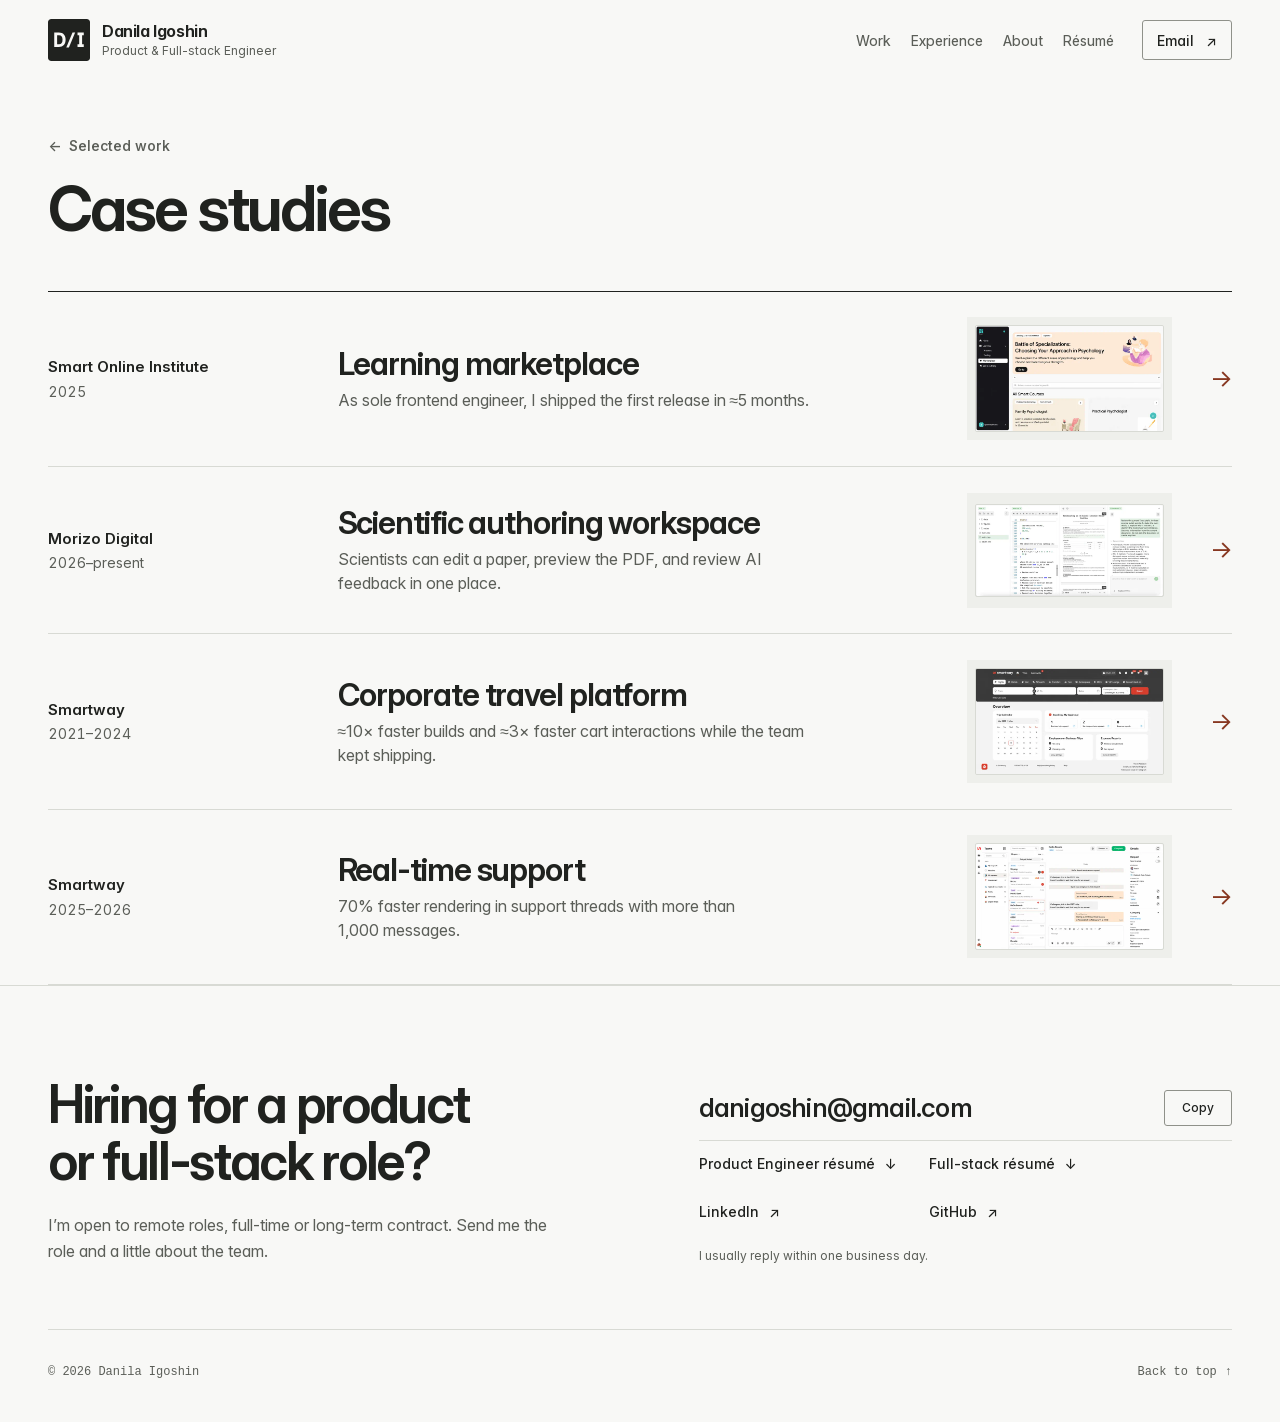
==== commit 8a343ee0: "Streamline case study browsing and link directly to project outcomes" ====
--- a/case/index.html
+++ b/case/index.html
@@ -23,9 +23,9 @@
     <link rel="icon" href="/public/favicon.svg?v=20261104-di-precision" type="image/svg+xml" />
     <link rel="apple-touch-icon" href="/public/apple-touch-icon.png?v=20261104-di-precision" />
     <link rel="preload" href="/public/fonts/InterVariable.woff2" as="font" type="font/woff2" crossorigin />
-    <link rel="stylesheet" href="/styles.css?v=20261105-menu-divider" />
-    <link rel="stylesheet" href="/case/styles.css?v=20261104-hero-results" />
-    <script src="/script.js?v=20261104-hero-results" defer></script>
+    <link rel="stylesheet" href="/styles.css?v=20261117-mobile-resume" />
+    <link rel="stylesheet" href="/case/styles.css?v=20261118-case-reading" />
+    <script src="/script.js?v=20261117-case-links" defer></script>
   </head>
   <body class="case-page">
     <a class="skip-link" href="#main-content">Skip to content</a>
@@ -37,6 +37,8 @@
           <img class="brand-mark" src="/public/favicon.svg?v=20261104-di-precision" width="42" height="42" alt="" aria-hidden="true" />
           <span class="brand-copy"><span class="brand-name">Danila Igoshin</span> <span class="brand-role">Product &amp; Full-stack Engineer</span></span>
         </a>
+
+        <a class="header-resume" href="/cv/">Résumé</a>
 
         <button
           class="menu-toggle"
@@ -72,57 +74,56 @@
 
     <main class="case-main" id="main-content" tabindex="-1">
       <header class="case-index-hero section-shell" id="top">
-        <a class="case-back" href="/"><span aria-hidden="true">←</span> Portfolio</a>
-        <h1>The decisions behind the products.</h1>
-        <p class="case-deck">Four accounts of product work: the operating constraint, what I owned, why the implementation took its shape, and what changed in production.</p>
+        <a class="case-back" href="/#work"><span aria-hidden="true">←</span> Selected work</a>
+        <h1>Case studies</h1>
       </header>
 
-      <section class="case-grid section-shell" aria-label="Case studies">
-        <article class="case-card reveal">
-          <a href="/case/edtech/">
-            <div class="media-frame"><img src="/public/optimized/v1/online-institute-1080.webp" srcset="/public/optimized/v1/online-institute-720.webp 720w, /public/optimized/v1/online-institute-1080.webp 1080w" sizes="(max-width: 900px) calc(100vw - 78px), 540px" width="1672" height="941" loading="lazy" decoding="async" alt="Smart Online Institute course marketplace" /></div>
-            <div class="case-card-body">
-              <p class="meta-line"><span>Smart Online Institute</span><span>2025</span></p>
-              <h2>From an empty repository to a production learning product.</h2>
-              <p>Product interfaces, a Next.js BFF, secure media, legacy migration, CI/CD, and deployment. Live in ≈5 months.</p>
-              <span class="arrow-link">Read the case study <span aria-hidden="true">→</span></span>
+      <ul class="case-directory section-shell" aria-label="Case studies">
+        <li>
+          <a class="case-entry" href="/case/edtech/" aria-labelledby="edtech-name edtech-project">
+            <span class="case-entry-client"><span id="edtech-name">Smart Online Institute</span><span class="case-entry-date">2025</span></span>
+            <div class="case-entry-copy">
+              <h2 id="edtech-project">Learning marketplace</h2>
+              <p>As sole frontend engineer, I shipped the first release in ≈5 months.</p>
             </div>
+            <div class="case-entry-preview"><img src="/public/optimized/v1/online-institute-720.webp" alt="" width="1672" height="941" decoding="async" /></div>
+            <span class="case-entry-arrow" aria-hidden="true">→</span>
           </a>
-        </article>
-        <article class="case-card reveal">
-          <a href="/case/research/">
-            <div class="media-frame"><img src="/public/optimized/v1/ai4s-1080.webp" srcset="/public/optimized/v1/ai4s-720.webp 720w, /public/optimized/v1/ai4s-1080.webp 1080w" sizes="(max-width: 900px) calc(100vw - 78px), 540px" width="3024" height="1472" loading="lazy" decoding="async" alt="Research workspace with source editing, compiled preview, and AI review" /></div>
-            <div class="case-card-body">
-              <p class="meta-line"><span>Morizo Digital</span><span>2026-present</span></p>
-              <h2>One workspace for scientific research.</h2>
-              <p>Scientists can edit source, review compiled output, and act on AI feedback without switching tools.</p>
-              <span class="arrow-link">Read the case study <span aria-hidden="true">→</span></span>
+        </li>
+        <li>
+          <a class="case-entry" href="/case/research/" aria-labelledby="research-name research-project">
+            <span class="case-entry-client"><span id="research-name">Morizo Digital</span><span class="case-entry-date">2026–present</span></span>
+            <div class="case-entry-copy">
+              <h2 id="research-project">Scientific authoring workspace</h2>
+              <p>Scientists can edit a paper, preview the PDF, and review AI feedback in one place.</p>
             </div>
+            <div class="case-entry-preview"><img src="/public/optimized/v1/ai4s-720.webp" alt="" width="3024" height="1472" decoding="async" /></div>
+            <span class="case-entry-arrow" aria-hidden="true">→</span>
           </a>
-        </article>
-        <article class="case-card reveal">
-          <a href="/case/smartway/">
-            <div class="media-frame"><img src="/public/optimized/v1/smartway-1080.webp" srcset="/public/optimized/v1/smartway-720.webp 720w, /public/optimized/v1/smartway-1080.webp 1080w" sizes="(max-width: 900px) calc(100vw - 78px), 540px" width="1672" height="941" loading="lazy" decoding="async" alt="Smartway corporate travel dashboard" /></div>
-            <div class="case-card-body">
-              <p class="meta-line"><span>Smartway</span><span>2021-2024</span></p>
-              <h2>Changing the foundation while delivery continued.</h2>
-              <p>TypeScript adoption, Webpack to Vite, cart performance, and technical leadership: ≈10× faster builds and ≈3× faster cart interactions.</p>
-              <span class="arrow-link">Read the case study <span aria-hidden="true">→</span></span>
+        </li>
+        <li>
+          <a class="case-entry" href="/case/smartway/" aria-labelledby="smartway-name smartway-project">
+            <span class="case-entry-client"><span id="smartway-name">Smartway</span><span class="case-entry-date">2021–2024</span></span>
+            <div class="case-entry-copy">
+              <h2 id="smartway-project">Corporate travel platform</h2>
+              <p>≈10× faster builds and ≈3× faster cart interactions while the team kept shipping.</p>
             </div>
+            <div class="case-entry-preview"><img src="/public/optimized/v1/smartway-720.webp" alt="" width="1672" height="941" decoding="async" /></div>
+            <span class="case-entry-arrow" aria-hidden="true">→</span>
           </a>
-        </article>
-        <article class="case-card reveal">
-          <a href="/case/support/">
-            <div class="media-frame"><img src="/public/optimized/v1/chat-1080.webp" srcset="/public/optimized/v1/chat-720.webp 720w, /public/optimized/v1/chat-1080.webp 1080w" sizes="(max-width: 900px) calc(100vw - 78px), 540px" width="1672" height="941" loading="lazy" decoding="async" alt="Support workspace with a ticket queue and conversation" /></div>
-            <div class="case-card-body">
-              <p class="meta-line"><span>Smartway</span><span>2025-2026</span></p>
-              <h2>Real-time support that stays responsive.</h2>
-              <p>70% faster rendering for conversations with more than 1,000 messages after list virtualization.</p>
-              <span class="arrow-link">Read the case study <span aria-hidden="true">→</span></span>
+        </li>
+        <li>
+          <a class="case-entry" href="/case/support/" aria-labelledby="support-name support-project">
+            <span class="case-entry-client"><span id="support-name">Smartway</span><span class="case-entry-date">2025–2026</span></span>
+            <div class="case-entry-copy">
+              <h2 id="support-project">Real-time support</h2>
+              <p>70% faster rendering in support threads with more than 1,000 messages.</p>
             </div>
+            <div class="case-entry-preview"><img src="/public/optimized/v1/chat-720.webp" alt="" width="1672" height="941" decoding="async" /></div>
+            <span class="case-entry-arrow" aria-hidden="true">→</span>
           </a>
-        </article>
-      </section>
+        </li>
+      </ul>
     </main>
 
     <div class="page-finale">
--- a/styles.css
+++ b/styles.css
@@ -1184,6 +1184,7 @@
 
 .site-header { background: rgba(248, 248, 246, 0.94); }
 .nav-shell { min-height: 80px; }
+.header-resume { display: none; }
 .brand-mark { width: 42px; height: 42px; border-radius: var(--radius-control); }
 .brand-copy { display: grid; gap: 3px; font-size: 16px; font-weight: 650; letter-spacing: -0.025em; line-height: 1.2; }
 .brand-role { color: var(--muted); font-size: 12px; font-weight: 400; letter-spacing: 0; opacity: var(--header-role-opacity); transition: opacity 160ms ease; }
@@ -1499,6 +1500,22 @@
 @media (max-width: 900px) {
   .portfolio-page,
   .case-page { --shell: calc(100% - 64px); }
+  .js .nav-shell { grid-template-columns: minmax(0, 1fr) auto auto; column-gap: 12px; }
+  .js .brand { max-width: 100%; }
+  .js .header-resume {
+    display: inline-flex;
+    align-items: center;
+    min-height: 44px;
+    padding-inline: 4px;
+    color: var(--ink);
+    font-size: 14px;
+    font-weight: 550;
+    pointer-events: auto;
+    transform: translate(calc(-1 * var(--header-side-shift)), var(--header-y-shift));
+    transition: transform 240ms var(--ease);
+  }
+  .header-resume:is(:hover, :focus-visible) { color: var(--accent-dark); text-decoration: underline; text-underline-offset: 4px; }
+  body.menu-open .header-resume { visibility: hidden; }
   .site-header {
     --header-content-width: calc(100vw - 64px);
     --header-float-width: calc(var(--header-viewport-width) - 32px);
@@ -1514,6 +1531,7 @@
     z-index: 3;
   }
   .js .menu-toggle {
+    grid-column: 3;
     transform: translate(calc(-1 * var(--header-side-shift)), var(--header-y-shift));
     transition: transform 240ms var(--ease), background-color 160ms ease;
   }
@@ -1568,6 +1586,7 @@
 }
 
 @media (max-width: 480px) {
+  .js .nav-shell { column-gap: 6px; }
   .site-contact .contact-links { grid-template-columns: minmax(0, 1fr); }
   .site-contact .contact-links a { min-height: 48px; padding-block: 12px; }
 }
--- a/case/styles.css
+++ b/case/styles.css
@@ -33,6 +33,13 @@
 
 .case-hero-copy { min-width: 0; }
 
+/* Wide layouts pair the introduction with the project facts. On phones the
+   document order brings the product screenshot directly below the summary. */
+.case-hero-copy,
+.case-glance { grid-row: 1; }
+.case-hero .case-outcomes { grid-row: 2; }
+.case-hero .case-cover { grid-column: 1 / -1; grid-row: 3; }
+
 .case-hero .meta-line { justify-content: flex-start; margin-bottom: 20px; font-size: 15px; }
 .case-hero .meta-line span + span::before { margin-right: 12px; color: var(--line-control); content: "·"; }
 
@@ -45,6 +52,7 @@
 }
 
 .case-deck { max-width: 36em; margin: 0; color: var(--muted); font-size: clamp(17px, 0.95rem + 0.3vw, 19px); line-height: 1.6; }
+.case-deck strong { color: var(--ink); font-weight: 600; }
 
 .case-glance { padding: 6px 0 6px 24px; border-left: 1px solid var(--line); }
 
@@ -93,7 +101,7 @@
 
 /* The product */
 
-.case-cover { margin-top: clamp(36px, 4vw, 56px); }
+.case-cover { margin: 0; }
 
 .case-cover figcaption {
   justify-self: start;
@@ -103,6 +111,10 @@
 }
 
 /* Reasoning: a sticky contents rail beside a readable column. */
+
+/* A direct link can land several screens into a case study. */
+html:has(.case-section:target) { scroll-behavior: auto; }
+.case-section:target { opacity: 1; transform: none; }
 
 .case-body {
   display: grid;
@@ -261,8 +273,7 @@
 .case-next .media-frame { border-left: 1px solid var(--line-soft); }
 
 @media (hover: hover) {
-  .case-next > a:hover .media-frame img,
-  .case-card > a:hover .media-frame img {
+  .case-next > a:hover .media-frame img {
     transform: translateY(-3px);
     box-shadow: 0 1px 2px rgba(21, 24, 29, 0.05), 0 26px 48px -24px rgba(21, 24, 29, 0.36);
   }
@@ -274,66 +285,70 @@
 .error-page { display: flex; min-height: 100dvh; flex-direction: column; }
 .error-page main { flex: 1 0 auto; }
 
-/* Case index */
+/* Case index: comparable project outcomes, with one link per row. */
 
 .case-index-hero { padding-block: clamp(24px, 3.4vw, 48px) clamp(32px, 4vw, 56px); }
+.case-index-hero .case-back { margin-bottom: 8px; }
 
 .case-index-hero h1 {
   max-width: 14em;
-  margin-bottom: 22px;
+  margin: 0 0 22px;
   font-size: clamp(2.5rem, 1.05rem + 3.6vw, 4.25rem);
   line-height: 1.02;
   letter-spacing: -0.048em;
 }
 
-/* Each card spans five shared row tracks (image, meta, title, summary,
-   link) through subgrid, so the cards in a row line up line for line. */
-.case-grid {
-  display: grid;
-  grid-template-columns: repeat(2, minmax(0, 1fr));
-  gap: 0 24px;
-  padding-bottom: clamp(80px, 9vw, 128px);
-}
-
-.case-card {
-  display: grid;
-  grid-row: span 5;
-  grid-template-rows: subgrid;
-  margin-bottom: 24px;
-}
-
-.case-card > a {
-  display: grid;
-  grid-row: 1 / -1;
-  grid-template-rows: subgrid;
-  background: transparent;
-}
-
-.case-card > a:active { transform: translateY(1px); }
-.case-card .media-frame { aspect-ratio: 16 / 10; }
-.case-card .media-frame img { transition: transform 400ms var(--ease), box-shadow 400ms var(--ease); }
-
-.case-card-body {
-  display: grid;
-  grid-row: 2 / -1;
-  grid-template-rows: subgrid;
-  justify-items: start;
-  padding: 24px 0 0;
-}
-
-.case-card .meta-line { font-family: var(--font-mono); font-size: 12px; letter-spacing: 0.04em; }
-
-.case-card h2 {
-  margin-bottom: 14px;
-  font-size: clamp(1.5rem, 1.15rem + 0.9vw, 1.875rem);
-  line-height: 1.14;
+.case-index-hero h1:last-child { margin: 0; }
+
+.case-directory { margin-block: 0; padding: 0; border-top: 1px solid var(--ink); list-style: none; }
+.case-directory li { border-bottom: 1px solid var(--line); }
+
+.case-entry {
+  display: grid;
+  grid-template-columns: minmax(140px, 0.85fr) minmax(0, 2fr) clamp(144px, 16vw, 216px) auto;
+  align-items: center;
+  gap: clamp(20px, 3vw, 48px);
+  padding-block: clamp(20px, 2vw, 30px);
+}
+
+.case-entry-client { display: grid; gap: 2px; font-size: 15px; font-weight: 600; }
+.case-entry-date { color: var(--muted); font-size: 14px; font-weight: 400; font-variant-numeric: tabular-nums; }
+.case-entry-copy h2 {
+  margin: 0 0 6px;
+  font-size: clamp(1.375rem, 1rem + 1.2vw, 2rem);
+  line-height: 1.15;
   letter-spacing: -0.035em;
 }
 
-.case-card p { margin-bottom: 24px; color: var(--muted); font-size: 16px; line-height: 1.6; }
-.case-card .arrow-link { align-self: end; }
-.case-card > a:hover .arrow-link { text-decoration: underline; text-decoration-thickness: 1px; text-underline-offset: 4px; }
-.case-card > a:hover .arrow-link span[aria-hidden] { transform: translateX(3px); }
+.case-entry-copy p { max-width: 48ch; margin: 0; color: var(--muted); font-size: 16px; line-height: 1.5; }
+
+.case-entry-preview { display: grid; place-items: center; aspect-ratio: 16 / 9; padding: 8px; background: var(--surface-muted); }
+.case-entry-preview img { width: 100%; height: auto; border: 1px solid var(--line); border-radius: 2px; }
+.case-entry-arrow { color: var(--accent-dark); font-size: 24px; }
+.case-entry:is(:focus-visible, :hover) h2 { color: var(--accent-dark); text-decoration: underline; text-underline-offset: 0.16em; text-decoration-thickness: 1px; }
+
+@media (max-width: 900px) {
+  .case-entry {
+    grid-template-columns: minmax(0, 1fr) clamp(110px, 22vw, 190px) auto;
+    grid-template-areas: "client preview arrow" "copy preview arrow";
+    gap: 8px 20px;
+  }
+  .case-entry-client { grid-area: client; display: flex; flex-wrap: wrap; align-items: baseline; gap: 2px 12px; }
+  .case-entry-copy { grid-area: copy; }
+  .case-entry-preview { grid-area: preview; }
+  .case-entry-arrow { grid-area: arrow; }
+}
+
+@media (max-width: 600px) {
+  .case-entry {
+    grid-template-columns: minmax(0, 1fr) auto;
+    grid-template-areas: "client arrow" "copy copy";
+    gap: 6px 12px;
+  }
+  .case-entry-client { font-size: 14px; }
+  .case-entry-preview { display: none; }
+  .case-entry-arrow { font-size: 20px; line-height: 1; }
+}
 
 /* Responsive */
 
@@ -346,15 +361,38 @@
   .case-outcomes[data-stats="0"] .shipped { margin-top: 0; border-top: 0; }
   .case-outcomes[data-stats="1"] .stat { grid-column: 1 / -1; }
   .case-body { grid-template-columns: minmax(0, 1fr); }
-  .case-toc { display: none; }
+  .case-toc {
+    position: static;
+    display: flex;
+    flex-wrap: wrap;
+    align-items: baseline;
+    gap: 0 24px;
+    margin-block: 24px 12px;
+    padding-block: 14px 8px;
+    border-block: 1px solid var(--line);
+  }
+  .case-toc p { flex-basis: 100%; margin: 0; color: var(--ink); font-weight: 600; }
+  .case-toc a, .case-toc a.is-active {
+    min-height: 44px;
+    padding: 0;
+    border: 0;
+    color: var(--accent-dark);
+    text-decoration: underline;
+    text-decoration-color: var(--line-control);
+    text-underline-offset: 4px;
+  }
+  .case-toc a:is(:hover, :focus-visible, .is-active) { text-decoration-color: currentColor; }
   .case-section:first-child { padding-top: 24px; }
 }
 
 @media (max-width: 900px) {
   .case-hero { grid-template-columns: minmax(0, 1fr); gap: 32px; align-items: start; }
+  .case-hero-copy,
+  .case-glance,
+  .case-hero .case-outcomes,
+  .case-hero .case-cover { grid-row: auto; }
   .case-next > a { grid-template-columns: minmax(0, 1fr); }
   .case-next .media-frame { grid-row: 1; border-bottom: 1px solid var(--line-soft); border-left: 0; }
-  .case-grid { grid-template-columns: minmax(0, 1fr); }
 }
 
 @media (min-width: 601px) and (max-width: 900px) {
@@ -364,6 +402,7 @@
 
 @media (max-width: 760px) {
   .case-back { margin-bottom: 12px; }
+  .case-index-hero h1 { font-size: clamp(2.25rem, 1.2rem + 5vw, 3rem); }
   .case-hero .meta-line { margin-bottom: 14px; font-size: 14px; }
   .case-hero h1 { margin-bottom: 18px; font-size: clamp(2rem, 1.2rem + 3.6vw, 2.5rem); }
   .case-deck { font-size: 17px; }
@@ -373,7 +412,6 @@
   .shipped { padding: 20px 0 0; }
   .shipped li { font-size: 14px; }
   .case-outcomes[data-stats] .shipped ul { grid-template-columns: minmax(0, 1fr); }
-  .case-cover { margin-top: 32px; }
   .case-cover figcaption { margin-top: 12px; font-size: 13px; }
   .case-section { padding-block: 44px; }
   .case-section > p:not([class]) { font-size: 16px; }
@@ -385,9 +423,6 @@
   .case-decision { padding: 20px 20px 22px; }
   .case-page .case-decision h3 { font-size: 18px; }
   .case-next { padding-bottom: 72px; }
-  .case-index-hero h1 { font-size: clamp(2.25rem, 1.2rem + 5vw, 3rem); }
-  .case-grid { padding-bottom: 56px; }
-  .case-card { margin-bottom: 16px; }
 }
 
 /* First paint: the case hero assembles in reading order, once. */
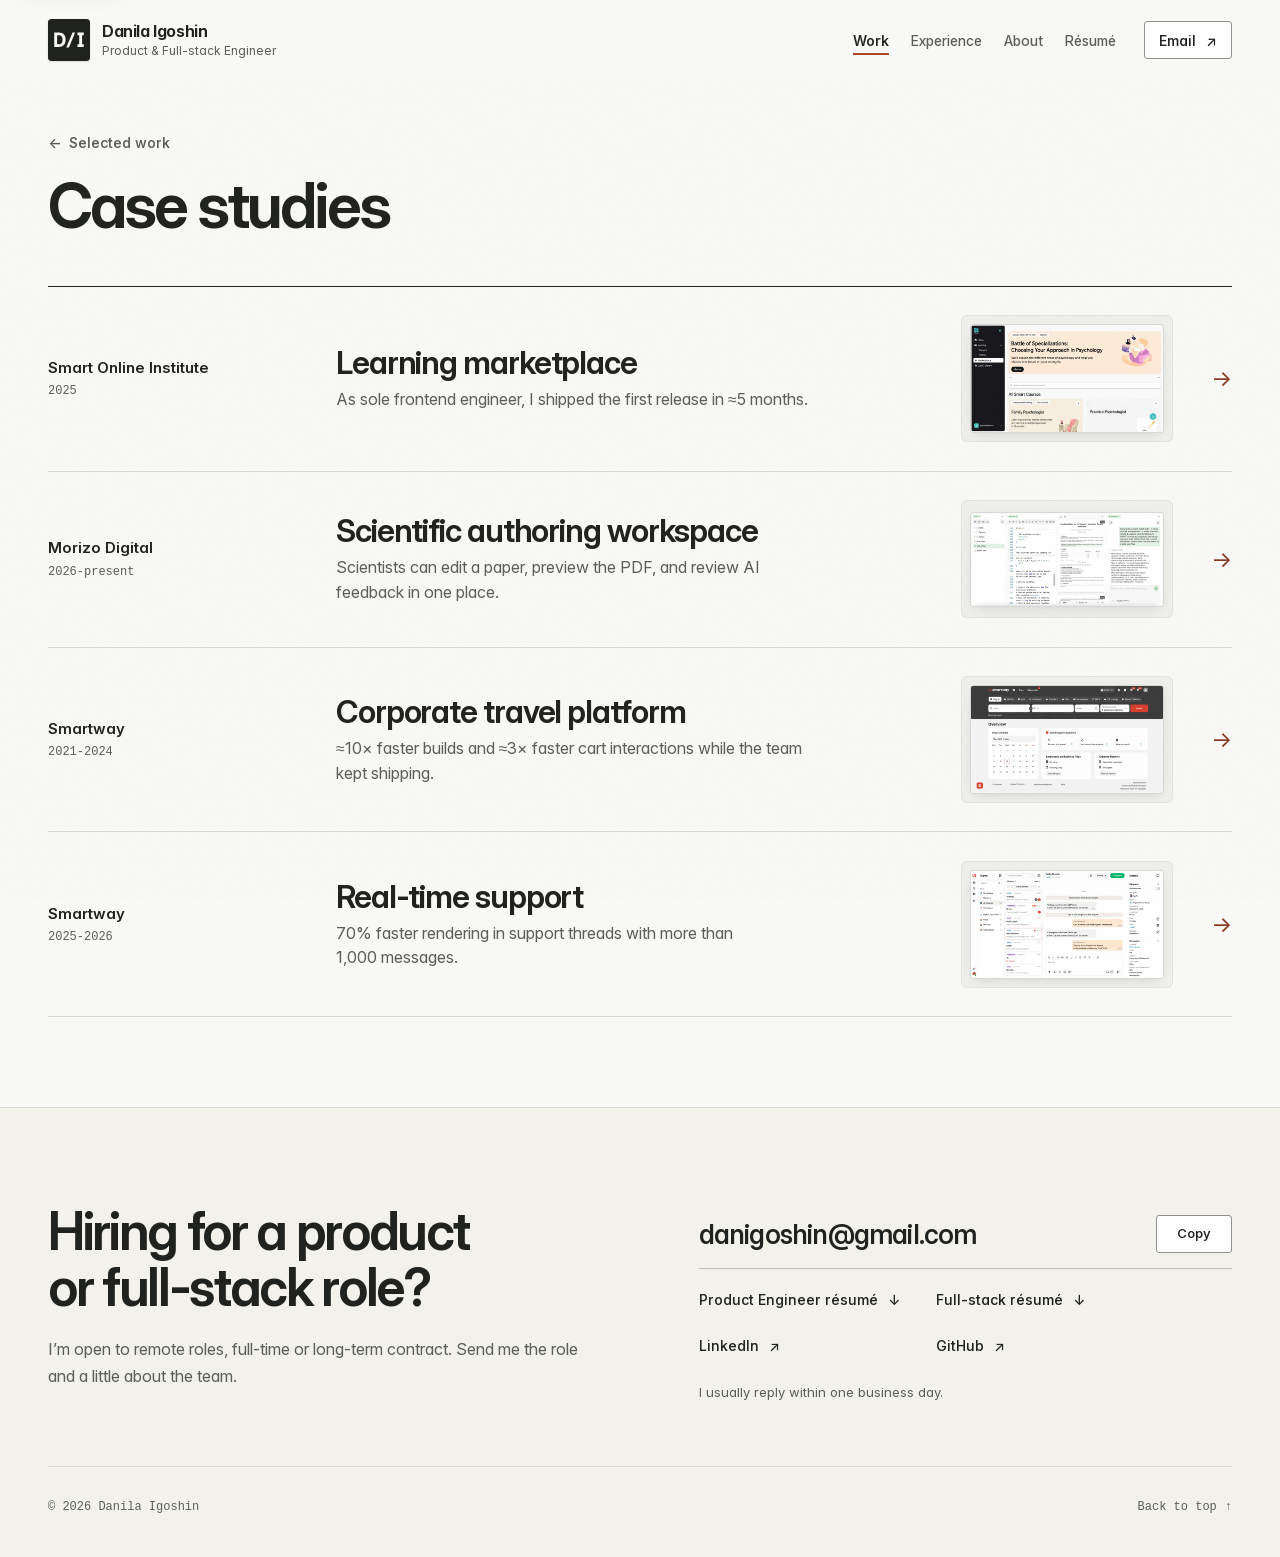
==== commit 9b07825b: "Elevate portfolio UI/UX, navigation, lightbox gallery, and case study polish" ====
--- a/case/index.html
+++ b/case/index.html
@@ -23,9 +23,9 @@
     <link rel="icon" href="/public/favicon.svg?v=20261104-di-precision" type="image/svg+xml" />
     <link rel="apple-touch-icon" href="/public/apple-touch-icon.png?v=20261104-di-precision" />
     <link rel="preload" href="/public/fonts/InterVariable.woff2" as="font" type="font/woff2" crossorigin />
-    <link rel="stylesheet" href="/styles.css?v=20261117-mobile-resume" />
-    <link rel="stylesheet" href="/case/styles.css?v=20261118-case-reading" />
-    <script src="/script.js?v=20261117-case-links" defer></script>
+    <link rel="stylesheet" href="/styles.css?v=20261119-ux3" />
+    <link rel="stylesheet" href="/case/styles.css?v=20261119-ux" />
+    <script src="/script.js?v=20261119-ux" defer></script>
   </head>
   <body class="case-page">
     <a class="skip-link" href="#main-content">Skip to content</a>
@@ -53,7 +53,7 @@
 
         <nav class="site-nav" id="site-navigation" aria-label="Primary navigation" data-nav>
           <div class="nav-panel" data-nav-panel>
-            <a href="/#work" data-nav-link>Work</a>
+            <a class="is-active" href="/#work" data-nav-link>Work</a>
             <a href="/#experience" data-nav-link>Experience</a>
             <a href="/#about" data-nav-link>About</a>
             <a class="nav-resume" href="/cv/">Résumé</a>
@@ -92,7 +92,7 @@
         </li>
         <li>
           <a class="case-entry" href="/case/research/" aria-labelledby="research-name research-project">
-            <span class="case-entry-client"><span id="research-name">Morizo Digital</span><span class="case-entry-date">2026–present</span></span>
+            <span class="case-entry-client"><span id="research-name">Morizo Digital</span><span class="case-entry-date">2026-present</span></span>
             <div class="case-entry-copy">
               <h2 id="research-project">Scientific authoring workspace</h2>
               <p>Scientists can edit a paper, preview the PDF, and review AI feedback in one place.</p>
@@ -103,7 +103,7 @@
         </li>
         <li>
           <a class="case-entry" href="/case/smartway/" aria-labelledby="smartway-name smartway-project">
-            <span class="case-entry-client"><span id="smartway-name">Smartway</span><span class="case-entry-date">2021–2024</span></span>
+            <span class="case-entry-client"><span id="smartway-name">Smartway</span><span class="case-entry-date">2021-2024</span></span>
             <div class="case-entry-copy">
               <h2 id="smartway-project">Corporate travel platform</h2>
               <p>≈10× faster builds and ≈3× faster cart interactions while the team kept shipping.</p>
@@ -114,7 +114,7 @@
         </li>
         <li>
           <a class="case-entry" href="/case/support/" aria-labelledby="support-name support-project">
-            <span class="case-entry-client"><span id="support-name">Smartway</span><span class="case-entry-date">2025–2026</span></span>
+            <span class="case-entry-client"><span id="support-name">Smartway</span><span class="case-entry-date">2025-2026</span></span>
             <div class="case-entry-copy">
               <h2 id="support-project">Real-time support</h2>
               <p>70% faster rendering in support threads with more than 1,000 messages.</p>
--- a/styles.css
+++ b/styles.css
@@ -10,44 +10,72 @@
   --canvas: #f8f8f6;
   --surface: #ffffff;
   --surface-muted: #eeefeb;
+  --surface-warm: #f0ece4;
+  --surface-finale: #f2f1ec;
   --ink: #20221f;
+  --ink-body: #3e403b;
   --muted: #5b5e58;
   /* Four visible steps: internal divider, module border, structural emphasis,
-     and control boundary. The last one clears 3:1 on both canvas and white so
-     a button reads as a button without leaning on its label alone. */
+     and control boundary. The last clears 3:1 on both canvas and white so a
+     button reads as a control without leaning on its label alone. */
   --line-soft: #e4e5df;
   --line: #d8dad4;
   --line-strong: #bec0b8;
   --line-control: #8f918a;
   --accent: #b2472c;
   --accent-dark: #873720;
+  --accent-soft: rgba(178, 71, 44, 0.08);
+  --accent-wash: rgba(178, 71, 44, 0.045);
+  --accent-border: rgba(178, 71, 44, 0.42);
+  --ink-hover: rgba(32, 34, 31, 0.032);
+  --ink-ring: rgba(32, 34, 31, 0.08);
   --radius-control: 3px;
-  --shadow-pop: 0 24px 80px rgba(10, 13, 17, 0.42);
+  --radius-media: 6px;
+  --radius-frame: 8px;
   --ink-900: #12151a;
-  --line-inverse: rgba(255, 255, 255, 0.14);
-  --text-inverse: #e8ebee;
-  --muted-inverse: rgba(232, 235, 238, 0.6);
-  --focus-inverse: #9db4c8;
-  --shell: min(1420px, calc(100vw - 64px));
+  --shadow-pop: 0 24px 80px rgba(10, 13, 17, 0.48);
+  --shadow-float:
+    0 1px 2px rgba(32, 34, 31, 0.05),
+    0 12px 32px -12px rgba(32, 34, 31, 0.2),
+    inset 0 1px 0 rgba(255, 255, 255, 0.85);
+  --shadow-card:
+    0 1px 2px rgba(32, 34, 31, 0.05),
+    0 14px 28px -16px rgba(32, 34, 31, 0.26);
+  --shadow-card-hover:
+    0 2px 4px rgba(32, 34, 31, 0.06),
+    0 24px 44px -18px rgba(32, 34, 31, 0.32);
+  --shadow-primary-hover:
+    inset 0 1px 0 rgba(255, 255, 255, 0.16),
+    0 12px 24px -12px rgba(135, 55, 32, 0.48);
+  --shell: min(1240px, calc(100% - 96px));
+  --gap: 32px;
+  --panel-pad: clamp(24px, 3.2vw, 44px);
   --font-sans: "Inter Variable", Inter, -apple-system, BlinkMacSystemFont, "Segoe UI", Helvetica, Arial, sans-serif;
-  /* Mono is reserved for the brand mark, the image viewer's chrome and the
-     copy toast; fallbacks are ordered by how closely they match SF Mono. */
   --font-mono: ui-monospace, "SFMono-Regular", Menlo, "Cascadia Mono", "Segoe UI Mono",
     "Roboto Mono", Consolas, "Liberation Mono", monospace;
   --ease: cubic-bezier(0.22, 1, 0.36, 1);
-  /* Long settle for entrances; --ease stays the curve for hover feedback. */
   --ease-out: cubic-bezier(0.16, 1, 0.3, 1);
-  /* Shadows carry the ink hue and stay under 0.2 alpha: lift, not drop. */
-  --shadow-soft: 0 1px 2px rgba(21, 24, 29, 0.04), 0 14px 36px -20px rgba(21, 24, 29, 0.2);
-}
-
-* {
+  --ease-spring: cubic-bezier(0.32, 0.72, 0, 1);
+  --nav-drawer-width: 100vw;
+  /* Systemic z-index scale */
+  --z-grain: 90;
+  --z-header: 100;
+  --z-toast: 115;
+  --z-progress: 120;
+  --z-drawer: 200;
+  --z-skip: 1000;
+}
+
+*,
+*::before,
+*::after {
   box-sizing: border-box;
 }
 
 html {
   scroll-behavior: smooth;
-  scroll-padding-top: 86px;
+  scroll-padding-top: 104px;
+  background: var(--canvas);
 }
 
 body {
@@ -57,15 +85,38 @@
   font-family: var(--font-sans);
   font-size: 16px;
   line-height: 1.5;
+  font-optical-sizing: auto;
   -webkit-font-smoothing: antialiased;
   text-rendering: optimizeLegibility;
   font-feature-settings: "cv11";
 }
 
+/* Tactile editorial paper grain: fixed, non-interactive, zero scroll repaint. */
+body::before {
+  position: fixed;
+  inset: 0;
+  z-index: var(--z-grain);
+  pointer-events: none;
+  opacity: 0.024;
+  background-image: url("data:image/svg+xml,%3Csvg xmlns='http://www.w3.org/2000/svg' width='160' height='160'%3E%3Cfilter id='n'%3E%3CfeTurbulence type='fractalNoise' baseFrequency='0.82' numOctaves='3' stitchTiles='stitch'/%3E%3C/filter%3E%3Crect width='100%25' height='100%25' filter='url(%23n)'/%3E%3C/svg%3E");
+  content: "";
+}
+
+.portfolio-page,
+.case-page {
+  background: var(--canvas);
+}
+
 h1,
 h2,
 h3 {
+  margin-top: 0;
+  font-weight: 630;
   text-wrap: balance;
+}
+
+p {
+  margin-top: 0;
 }
 
 p,
@@ -79,9 +130,11 @@
   overflow: hidden;
 }
 
-/* Clip the page without creating a second scroll container: sticky header
-   controls must stay on screen while the viewport-sized drawer is open. */
-body.menu-open { overflow: clip; }
+/* Clip the page without creating a second scroll container so sticky header
+   controls remain visible while the full-screen mobile drawer is open. */
+body.menu-open {
+  overflow: clip;
+}
 
 ::selection {
   background: #eddbd2;
@@ -109,15 +162,13 @@
   max-width: 100%;
 }
 
-h1,
-h2,
-h3,
-p {
-  margin-top: 0;
-}
-
 [hidden] {
   display: none !important;
+}
+
+:focus-visible {
+  outline: 2px solid var(--accent-dark);
+  outline-offset: 3px;
 }
 
 .sr-only {
@@ -134,16 +185,19 @@
 
 .skip-link {
   position: fixed;
-  top: 8px;
-  left: 8px;
-  z-index: 1000;
+  top: 10px;
+  left: 10px;
+  z-index: var(--z-skip);
   padding: 10px 14px;
-  transform: translateY(-150%);
+  transform: translateY(-160%);
   border: 1px solid var(--ink);
+  border-radius: var(--radius-control);
   background: var(--surface);
-  font-size: 12px;
-  font-weight: 700;
-  transition: transform 180ms ease;
+  color: var(--ink);
+  font-size: 13px;
+  font-weight: 650;
+  box-shadow: var(--shadow-card);
+  transition: transform 180ms var(--ease);
 }
 
 .skip-link:focus {
@@ -155,10 +209,16 @@
   margin-inline: auto;
 }
 
+[data-section],
+[id] {
+  scroll-margin-top: 104px;
+}
+
+/* Reading progress bar: pure CSS scroll-driven animation, zero scroll listeners. */
 .scroll-progress {
   position: fixed;
   inset: 0 0 auto;
-  z-index: 120;
+  z-index: var(--z-progress);
   height: 2px;
   pointer-events: none;
 }
@@ -172,10 +232,10 @@
   background: var(--accent);
 }
 
-/* Driven by the document's own scroll timeline, so no script listens to
-   scrolling. Browsers without scroll-driven animations simply omit the bar. */
 @supports not (animation-timeline: scroll()) {
-  .scroll-progress { display: none; }
+  .scroll-progress {
+    display: none;
+  }
 }
 
 @supports (animation-timeline: scroll()) {
@@ -187,10 +247,12 @@
 }
 
 @keyframes scroll-progress {
-  to { transform: scaleX(1); }
-}
-
-/* Header state is read from this marker leaving the viewport. */
+  to {
+    transform: scaleX(1);
+  }
+}
+
+/* Intersection sentinels for header state and bottom-of-page scrollspy. */
 .scroll-sentinel {
   position: absolute;
   top: 0;
@@ -201,14 +263,17 @@
   pointer-events: none;
 }
 
-/* Last thing in the document flow: visible only once the page has ended. */
 .scroll-sentinel-end {
   height: 1px;
   margin-top: -1px;
   pointer-events: none;
 }
 
-/* Header */
+/* ==========================================================================
+   Header — starts full width without a bottom divider, then morphs into a
+   centered floating panel (8px corners, thin border, soft shadow) while
+   preserving its exact layout footprint.
+   ========================================================================== */
 
 .site-header {
   --header-content-width: min(1240px, calc(100vw - 96px));
@@ -227,15 +292,12 @@
   --header-role-opacity: 1;
   position: sticky;
   top: 0;
-  z-index: 100;
-  background: rgba(248, 248, 246, 0.88);
-  transition: background-color 180ms ease;
-  -webkit-backdrop-filter: blur(16px);
-  backdrop-filter: blur(16px);
-}
-
-/* The original header keeps its layout footprint while its controls move
-   into the floating surface. The fixed mobile drawer stays viewport-sized. */
+  z-index: var(--z-header);
+  background: rgba(248, 248, 246, 0.96);
+  transition: background-color 220ms var(--ease);
+}
+
+/* Floating panel surface (8px corners, crisp edge highlight, frosted canvas). */
 .site-header::before {
   box-sizing: border-box;
   position: absolute;
@@ -244,15 +306,44 @@
   z-index: -1;
   width: var(--header-float-width);
   height: var(--header-float-height);
-  transform: translate(-50%, -6px) scale(0.98);
-  border: 1px solid var(--line);
+  transform: translate(-50%, -6px) scale(0.985);
+  border: 1px solid rgba(32, 34, 31, 0.11);
   border-radius: 8px;
-  background: var(--canvas);
-  box-shadow: 0 2px 6px rgba(32, 34, 31, 0.04), 0 12px 28px -12px rgba(32, 34, 31, 0.2);
+  background: rgba(248, 248, 246, 0.92);
+  -webkit-backdrop-filter: blur(18px) saturate(1.15);
+  backdrop-filter: blur(18px) saturate(1.15);
+  box-shadow: var(--shadow-float);
   opacity: 0;
   pointer-events: none;
   content: "";
-  transition: opacity 240ms var(--ease), transform 240ms var(--ease);
+  transition: opacity 240ms var(--ease), transform 280ms var(--ease-spring);
+}
+
+/* Soft top-edge veil behind the floating panel so scrolled text never peeks
+   as harsh chopped slivers in the 14px/8px gap above the panel. */
+.site-header::after {
+  position: absolute;
+  inset: 0 0 auto;
+  z-index: -2;
+  height: 28px;
+  background: linear-gradient(
+    to bottom,
+    rgba(248, 248, 246, 0.96) 0%,
+    rgba(248, 248, 246, 0.62) 55%,
+    rgba(248, 248, 246, 0) 100%
+  );
+  opacity: 0;
+  pointer-events: none;
+  content: "";
+  transition: opacity 240ms var(--ease);
+}
+
+@media (prefers-reduced-transparency: reduce) {
+  .site-header::before {
+    background: var(--canvas);
+    -webkit-backdrop-filter: none;
+    backdrop-filter: none;
+  }
 }
 
 .nav-shell {
@@ -261,7 +352,7 @@
   gap: 24px;
   align-items: center;
   width: var(--shell);
-  min-height: 70px;
+  min-height: 80px;
   margin-inline: auto;
 }
 
@@ -271,42 +362,65 @@
   align-items: center;
   width: max-content;
   transform: translate(var(--header-side-shift), var(--header-y-shift));
-  transition: transform 240ms var(--ease);
+  transition: transform 280ms var(--ease-spring);
 }
 
 .brand-mark {
   --brand-hover-y: 0px;
   display: block;
-  width: 36px;
-  height: 36px;
+  width: 42px;
+  height: 42px;
   flex: none;
+  border-radius: var(--radius-control);
+  box-shadow: 0 1px 2px rgba(32, 34, 31, 0.14);
   transform: translateY(var(--brand-hover-y)) scale(var(--header-logo-scale));
   transform-origin: left center;
-  transition: transform 180ms var(--ease);
+  transition: transform 220ms var(--ease-spring), box-shadow 220ms var(--ease);
 }
 
 .brand:hover .brand-mark,
 .brand:focus-visible .brand-mark {
   --brand-hover-y: -1px;
+  box-shadow: 0 4px 10px -4px rgba(32, 34, 31, 0.28);
 }
 
 .brand-copy {
-  font-size: 12px;
-  font-weight: 700;
-  letter-spacing: -0.01em;
+  display: grid;
+  gap: 3px;
+  font-size: 16px;
+  font-weight: 650;
+  letter-spacing: -0.025em;
+  line-height: 1.2;
   transform: translateX(var(--header-copy-shift));
-  transition: transform 240ms var(--ease);
+  transition: transform 280ms var(--ease-spring);
 }
 
 .brand-name {
   font-size: var(--header-name-size);
   transform: translateY(var(--header-name-shift));
-  transition: transform 240ms var(--ease);
+  transition: transform 280ms var(--ease-spring), color 160ms var(--ease);
+}
+
+.brand:hover .brand-name {
+  color: var(--accent-dark);
+}
+
+.brand-role {
+  color: var(--muted);
+  font-size: 12px;
+  font-weight: 400;
+  letter-spacing: 0;
+  opacity: var(--header-role-opacity);
+  transition: opacity 160ms var(--ease);
+}
+
+.header-resume {
+  display: none;
 }
 
 .site-nav {
   display: flex;
-  gap: 4px;
+  gap: 22px;
   align-items: center;
 }
 
@@ -320,41 +434,36 @@
 
 .site-nav a {
   position: relative;
-  padding: 8px 11px;
+  padding: 8px 0;
   color: var(--muted);
-  font-size: 12px;
-  font-weight: 600;
-  transition: color 160ms ease, background-color 160ms ease;
-}
-
-/* Accent marks the reachable state, ink marks the current one, so hover and
-   "you are here" stay distinguishable. */
+  font-size: 14px;
+  font-weight: 480;
+  white-space: nowrap;
+  transition: color 160ms var(--ease);
+}
+
+/* Terracotta marks active/reachable navigation cleanly. */
 .site-nav a::after {
   position: absolute;
-  right: 11px;
+  right: 0;
   bottom: 4px;
-  left: 11px;
-  height: 2px;
+  left: 0;
+  height: 1.5px;
   transform: scaleX(0);
   transform-origin: left;
   background: var(--accent);
   content: "";
-  transition: transform 200ms var(--ease);
+  transition: transform 160ms var(--ease);
 }
 
 .site-nav a:hover,
 .site-nav a:focus-visible {
-  background: transparent;
-  color: var(--accent-dark);
+  color: var(--ink);
 }
 
 .site-nav a.is-active {
-  background: transparent;
   color: var(--ink);
-}
-
-.site-nav a.is-active::after {
-  background: var(--ink);
+  font-weight: 560;
 }
 
 .site-nav a:hover::after,
@@ -363,82 +472,485 @@
   transform: scaleX(1);
 }
 
-.nav-actions {
-  display: flex;
-  gap: 18px;
-  align-items: center;
-  justify-content: flex-end;
-}
-
 .nav-email {
   display: inline-flex;
-  gap: 18px;
+  gap: 12px;
   align-items: center;
-  min-height: 38px;
-  padding: 0 13px;
+  min-height: 40px;
+  padding: 0 15px;
   border: 1px solid var(--line-control);
   border-radius: var(--radius-control);
   background: var(--surface);
-  font-size: 11px;
-  font-weight: 700;
-  transition: border-color 160ms ease, background-color 160ms ease;
+  color: var(--ink);
+  font-size: 14px;
+  font-weight: 560;
+  transition:
+    border-color 180ms var(--ease),
+    background-color 180ms var(--ease),
+    color 180ms var(--ease),
+    box-shadow 180ms var(--ease),
+    transform 160ms var(--ease);
 }
 
 .nav-email:hover,
 .nav-email:focus-visible {
   border-color: var(--accent);
-  background: var(--surface-muted);
+  background: var(--accent-wash);
+  color: var(--accent-dark);
+}
+
+.nav-email:active {
+  transform: translateY(1px) scale(0.985);
 }
 
 .menu-toggle {
   display: none;
-  width: 42px;
-  height: 42px;
+  width: 44px;
+  height: 44px;
   padding: 0;
-  border: 1px solid var(--line-control);
-  background: var(--surface);
+  border: 1px solid transparent;
+  border-radius: var(--radius-control);
+  background: transparent;
   cursor: pointer;
 }
 
 .menu-toggle span {
   display: block;
-  width: 20px;
-  height: 1px;
-  margin: 6px auto;
+  width: 18px;
+  height: 1.5px;
+  margin: 0 auto;
   background: var(--ink);
-  transition: transform 180ms ease;
-}
-
-/* Base for every screenshot link that opens the image viewer; the matte and
-   hover lift come from .media-frame in the site-system layer below. */
+  transition: transform 220ms var(--ease-spring), background-color 160ms var(--ease);
+}
+
+/* Scrolled floating panel state */
+body:not(.menu-open) .site-header.is-scrolled {
+  --header-side-shift: calc((var(--header-content-width) - var(--header-float-width)) / 2 + var(--header-float-pad));
+  --header-y-shift: calc(var(--header-float-top) + (var(--header-float-height) - var(--header-base-height)) / 2);
+  --header-logo-scale: 0.8095238;
+  --header-copy-shift: -8px;
+  --header-name-shift: 8.7px;
+  --header-name-size: 15px;
+  --header-role-opacity: 0;
+  background: transparent;
+  pointer-events: none;
+}
+
+body:not(.menu-open) .site-header.is-scrolled::before {
+  transform: translateX(-50%) scale(1);
+  opacity: 1;
+  pointer-events: auto;
+}
+
+body:not(.menu-open) .site-header.is-scrolled::after {
+  opacity: 1;
+}
+
+body:not(.menu-open) .site-header.is-scrolled .brand,
+body:not(.menu-open) .site-header.is-scrolled .menu-toggle {
+  pointer-events: auto;
+}
+
+@media (min-width: 901px) {
+  .site-nav {
+    grid-column: 2;
+    grid-row: 1;
+    justify-self: end;
+    transform: translate(calc(-1 * var(--header-side-shift)), var(--header-y-shift));
+    transition: transform 280ms var(--ease-spring);
+  }
+
+  .site-nav .nav-email {
+    display: inline-flex;
+    gap: 10px;
+    align-items: center;
+    min-height: 38px;
+    margin-left: 6px;
+    padding: 6px 14px;
+    border: 1px solid var(--line-control);
+    border-radius: var(--radius-control);
+    background: var(--surface);
+    color: var(--ink);
+    font-weight: 540;
+  }
+
+  .site-nav .nav-email::after {
+    display: none;
+  }
+
+  .site-nav .nav-email:hover,
+  .site-nav .nav-email:focus-visible {
+    border-color: var(--accent);
+    background: var(--accent-wash);
+    color: var(--accent-dark);
+  }
+
+  body:not(.menu-open) .site-header.is-scrolled .site-nav {
+    pointer-events: auto;
+  }
+
+  body:not(.menu-open) .site-header.is-scrolled .site-nav .nav-email {
+    background: rgba(255, 255, 255, 0.72);
+  }
+
+  body:not(.menu-open) .site-header.is-scrolled .site-nav .nav-email:hover,
+  body:not(.menu-open) .site-header.is-scrolled .site-nav .nav-email:focus-visible {
+    background: var(--accent-wash);
+  }
+}
+
+/* ==========================================================================
+   Shared Interactive Primitives (Buttons, Links, Arrows)
+   ========================================================================== */
+
+.button {
+  display: inline-flex;
+  gap: 16px;
+  align-items: center;
+  justify-content: center;
+  min-height: 50px;
+  padding: 0 22px;
+  border: 1px solid var(--line-control);
+  border-radius: var(--radius-control);
+  background: var(--surface);
+  color: var(--ink);
+  font-size: 15px;
+  font-weight: 580;
+  white-space: nowrap;
+  transition:
+    background-color 200ms var(--ease),
+    border-color 200ms var(--ease),
+    color 200ms var(--ease),
+    box-shadow 220ms var(--ease),
+    transform 180ms var(--ease);
+}
+
+.button:hover,
+.button:focus-visible {
+  border-color: var(--ink);
+  box-shadow: 0 8px 20px -12px rgba(32, 34, 31, 0.24);
+  transform: translateY(-1px);
+}
+
+.button:active {
+  transform: translateY(0) scale(0.985);
+}
+
+.button-primary {
+  border-color: var(--ink);
+  background: var(--ink);
+  color: var(--surface);
+  box-shadow:
+    inset 0 1px 0 rgba(255, 255, 255, 0.14),
+    0 1px 2px rgba(32, 34, 31, 0.16);
+}
+
+.button-primary:hover,
+.button-primary:focus-visible {
+  border-color: var(--accent-dark);
+  background: var(--accent-dark);
+  box-shadow: var(--shadow-primary-hover);
+  transform: translateY(-1px);
+}
+
+.button-primary:active {
+  transform: translateY(0) scale(0.985);
+  box-shadow: inset 0 1px 0 rgba(255, 255, 255, 0.12);
+}
+
+.button-row {
+  display: flex;
+  flex-wrap: wrap;
+  gap: 12px;
+  margin-top: 32px;
+}
+
+.text-link,
+.arrow-link {
+  display: inline-flex;
+  gap: 8px;
+  align-items: center;
+  min-height: 44px;
+  color: var(--accent-dark);
+  font-size: 15px;
+  font-weight: 580;
+  text-decoration: underline;
+  text-decoration-color: transparent;
+  text-decoration-thickness: 1px;
+  text-underline-offset: 4px;
+  transition:
+    color 180ms var(--ease),
+    text-decoration-color 200ms var(--ease),
+    transform 160ms var(--ease);
+}
+
+.text-link:hover,
+.text-link:focus-visible,
+.arrow-link:hover,
+.arrow-link:focus-visible {
+  color: var(--accent);
+  text-decoration-color: currentColor;
+}
+
+.text-link:active,
+.arrow-link:active {
+  transform: translateY(1px);
+}
+
+/* Directional arrow micro-motion */
+.nav-email span[aria-hidden],
+.contact-links a span[aria-hidden],
+.mobile-nav-utilities a span[aria-hidden],
+.footer a span[aria-hidden],
+.text-link span[aria-hidden],
+.arrow-link span[aria-hidden],
+.button span[aria-hidden] {
+  display: inline-block;
+  transition: transform 200ms var(--ease);
+}
+
+.button span[aria-hidden] {
+  display: inline-flex;
+  align-items: center;
+  flex: none;
+}
+
+.nav-email:hover span[aria-hidden],
+.contact-links a:hover span[aria-hidden],
+.mobile-nav-utilities a:hover span[aria-hidden],
+.text-link:hover span[aria-hidden] {
+  transform: translate(2px, -2px);
+}
+
+.arrow-link:hover span[aria-hidden],
+.button:hover span[aria-hidden] {
+  transform: translateX(3px);
+}
+
+.button-primary.resume-download:hover span[aria-hidden],
+.contact-links a[download]:hover span[aria-hidden] {
+  transform: translateY(2px);
+}
+
+.footer a:hover span[aria-hidden] {
+  transform: translateY(-2px);
+}
+
+/* ==========================================================================
+   Shared Editorial Text & Data Primitives
+   ========================================================================== */
+
+.section-head {
+  display: grid;
+  grid-template-columns: minmax(0, 1fr) auto;
+  gap: 14px 32px;
+  align-items: end;
+  margin-bottom: clamp(30px, 3.8vw, 48px);
+}
+
+.section-head h2 {
+  margin: 0;
+  font-size: clamp(2rem, 1.5rem + 2vw, 3.25rem);
+  line-height: 1.06;
+  letter-spacing: -0.042em;
+}
+
+.section-head p {
+  grid-column: 1 / -1;
+  max-width: 52ch;
+  margin: 0;
+  color: var(--muted);
+  font-size: 17px;
+  line-height: 1.55;
+}
+
+.meta-line {
+  display: flex;
+  flex-wrap: wrap;
+  gap: 4px 12px;
+  align-items: baseline;
+  justify-content: space-between;
+  width: 100%;
+  margin-bottom: 18px;
+  font-size: 14px;
+}
+
+.meta-line span:first-child {
+  color: var(--accent);
+  font-weight: 600;
+}
+
+.meta-line span:last-child {
+  color: var(--muted);
+  font-variant-numeric: tabular-nums;
+}
+
+.fact-list {
+  margin: 0;
+}
+
+.fact-list > div {
+  display: grid;
+  grid-template-columns: 92px minmax(0, 1fr);
+  gap: 16px;
+  padding-block: 11px;
+  border-bottom: 1px solid var(--line-soft);
+}
+
+.fact-list > div:last-child {
+  border-bottom: 0;
+}
+
+.fact-list dt {
+  color: var(--muted);
+  font-size: 13px;
+  line-height: 1.5;
+}
+
+.fact-list dd {
+  margin: 0;
+  font-size: 14px;
+  line-height: 1.5;
+}
+
+.stat {
+  display: flex;
+  flex-direction: column;
+  gap: 8px;
+  min-width: 0;
+  padding: 26px 28px 24px;
+}
+
+.stat strong {
+  font-size: clamp(2.25rem, 1.6rem + 1.4vw, 2.875rem);
+  font-weight: 560;
+  line-height: 1;
+  letter-spacing: -0.045em;
+  font-variant-numeric: tabular-nums;
+}
+
+.stat strong small {
+  font-size: 0.44em;
+  font-weight: 580;
+  letter-spacing: -0.015em;
+}
+
+.stat p {
+  max-width: 26ch;
+  margin: 0;
+  color: var(--ink);
+  font-size: 15px;
+  line-height: 1.45;
+}
+
+.stat .stat-source {
+  margin-top: auto;
+  padding-top: 6px;
+  color: var(--muted);
+  font-size: 13px;
+}
+
+/* ==========================================================================
+   Screenshot Frames & Zoom Controls
+   ========================================================================== */
+
+.media-frame {
+  display: grid;
+  min-width: 0;
+  margin: 0;
+  padding: clamp(22px, 2.8vw, 38px);
+  place-items: center;
+  border: 1px solid rgba(32, 34, 31, 0.06);
+  border-radius: var(--radius-frame);
+  background:
+    radial-gradient(ellipse 80% 55% at 50% 0%, rgba(255, 255, 255, 0.6), transparent 72%),
+    var(--surface-muted);
+}
+
 .project-media-link {
   position: relative;
   display: block;
-  aspect-ratio: 16 / 9;
-  overflow: hidden;
-  border: 1px solid var(--line-strong);
-  background: var(--surface-muted);
+  width: 100%;
+  overflow: visible;
+  border: 0;
+  background: transparent;
   cursor: zoom-in;
 }
 
-.project-media-link:focus-visible {
-  outline-offset: 3px;
-}
-
-@media (hover: hover) {
-  .project-media-link:hover img {
-    transform: scale(1.02);
-  }
-}
-
-/* Project image viewer */
+.media-frame img {
+  width: 100%;
+  height: auto;
+  border: 1px solid rgba(32, 34, 31, 0.11);
+  border-radius: var(--radius-media);
+  background: var(--surface);
+  box-shadow: var(--shadow-card);
+  transition: transform 360ms var(--ease-spring), box-shadow 360ms var(--ease-spring);
+}
+
+.media-zoom {
+  position: absolute;
+  top: 12px;
+  right: 12px;
+  display: grid;
+  width: 40px;
+  height: 40px;
+  place-items: center;
+  border: 1px solid rgba(32, 34, 31, 0.16);
+  border-radius: var(--radius-control);
+  background: rgba(255, 255, 255, 0.9);
+  -webkit-backdrop-filter: blur(8px);
+  backdrop-filter: blur(8px);
+  color: var(--ink);
+  box-shadow: 0 2px 10px -2px rgba(32, 34, 31, 0.14);
+  cursor: zoom-in;
+  transition:
+    background-color 180ms var(--ease),
+    border-color 180ms var(--ease),
+    color 180ms var(--ease),
+    transform 180ms var(--ease),
+    box-shadow 180ms var(--ease);
+}
+
+.media-zoom svg {
+  width: 16px;
+  height: 16px;
+  transition: transform 200ms var(--ease);
+}
+
+.media-zoom:is(:hover, :focus-visible),
+.project-media-link:is(:hover, :focus-visible) .media-zoom {
+  border-color: var(--ink);
+  background: var(--ink);
+  color: var(--surface);
+  box-shadow: 0 6px 16px -4px rgba(32, 34, 31, 0.34);
+}
+
+.media-zoom:hover svg,
+.project-media-link:hover .media-zoom svg {
+  transform: scale(1.08);
+}
+
+.media-zoom:active {
+  transform: scale(0.95);
+}
+
+@media (hover: hover) and (prefers-reduced-motion: no-preference) {
+  .media-frame .project-media-link:hover img {
+    transform: translateY(-3px) scale(1.004);
+    box-shadow: var(--shadow-card-hover);
+  }
+}
+
+/* ==========================================================================
+   Project Image & Intro Video Lightbox
+   ========================================================================== */
 
 .project-lightbox {
   width: 100%;
   max-width: none;
   height: 100%;
   max-height: none;
-  padding: clamp(16px, 4vw, 56px);
+  padding: clamp(16px, 2.5vw, 28px) clamp(16px, 4vw, 56px);
   border: 0;
   background: transparent;
   color: #ffffff;
@@ -452,79 +964,178 @@
 }
 
 .project-lightbox::backdrop {
-  background: rgba(10, 13, 17, 0.9);
-  -webkit-backdrop-filter: blur(10px);
-  backdrop-filter: blur(10px);
+  background: rgba(14, 16, 18, 0.9);
+  -webkit-backdrop-filter: blur(12px);
+  backdrop-filter: blur(12px);
+}
+
+.project-lightbox[open]::backdrop {
+  animation: lightbox-backdrop-in 220ms var(--ease) both;
 }
 
 .project-lightbox-shell {
   display: grid;
-  width: min(100%, 1680px);
+  grid-template-rows: auto minmax(0, 1fr);
+  gap: 14px;
+  width: min(100%, 1520px);
   min-height: 0;
-  place-items: center;
+  align-items: center;
+  justify-items: center;
+}
+
+.project-lightbox[open] figure,
+.project-lightbox[open] video {
+  animation: lightbox-shell-in 240ms var(--ease-out) both;
+}
+
+@keyframes lightbox-backdrop-in {
+  from {
+    opacity: 0;
+  }
+}
+
+@keyframes lightbox-shell-in {
+  from {
+    opacity: 0;
+    transform: scale(0.98) translateY(6px);
+  }
+}
+
+.project-lightbox-bar {
+  display: flex;
+  width: 100%;
+  align-items: center;
+  justify-content: flex-end;
+  gap: 8px;
+}
+
+.project-lightbox-nav {
+  display: inline-flex;
+  align-items: center;
+  gap: 6px;
+  margin-right: auto;
+}
+
+.project-lightbox-counter {
+  padding: 0 10px;
+  color: rgba(255, 255, 255, 0.72);
+  font-family: var(--font-mono);
+  font-size: 12px;
+  font-variant-numeric: tabular-nums;
+}
+
+.project-lightbox-btn,
+.project-lightbox-close {
+  display: inline-flex;
+  gap: 10px;
+  align-items: center;
+  justify-content: center;
+  min-width: 38px;
+  min-height: 38px;
+  padding: 0 13px;
+  border: 1px solid rgba(255, 255, 255, 0.24);
+  border-radius: var(--radius-control);
+  background: rgba(20, 23, 27, 0.86);
+  color: #ffffff;
+  cursor: pointer;
+  font-family: var(--font-mono);
+  font-size: 12px;
+  font-weight: 600;
+  letter-spacing: 0.04em;
+  text-transform: uppercase;
+  -webkit-backdrop-filter: blur(12px);
+  backdrop-filter: blur(12px);
+  transition:
+    border-color 160ms var(--ease),
+    background-color 160ms var(--ease),
+    transform 160ms var(--ease);
+}
+
+.project-lightbox-btn {
+  padding: 0 12px;
+}
+
+.project-lightbox-close {
+  justify-self: end;
+}
+
+.project-lightbox-btn:hover,
+.project-lightbox-btn:focus-visible,
+.project-lightbox-close:hover,
+.project-lightbox-close:focus-visible {
+  border-color: rgba(255, 255, 255, 0.72);
+  background: rgba(36, 40, 46, 0.96);
+}
+
+.project-lightbox-btn:active,
+.project-lightbox-close:active {
+  transform: scale(0.96);
+}
+
+.project-lightbox :focus-visible {
+  outline-color: #ffffff;
 }
 
 .project-lightbox figure {
   display: grid;
   width: 100%;
-  max-height: calc(100dvh - clamp(72px, 9vw, 120px));
+  max-height: calc(100dvh - 108px);
   grid-template-rows: minmax(0, 1fr) auto;
-  gap: 12px;
+  gap: 14px;
   margin: 0;
 }
 
 .project-lightbox img {
   width: auto;
   max-width: 100%;
-  max-height: calc(100dvh - clamp(110px, 12vw, 156px));
+  max-height: calc(100dvh - 152px);
   margin: auto;
   object-fit: contain;
+  border: 1px solid rgba(255, 255, 255, 0.14);
+  border-radius: var(--radius-media);
   box-shadow: var(--shadow-pop);
+  transition: opacity 180ms var(--ease);
+}
+
+.project-lightbox img.is-switching {
+  opacity: 0.5;
 }
 
 .project-lightbox figcaption {
   max-width: min(100%, 1100px);
   margin-inline: auto;
-  color: rgba(255, 255, 255, 0.74);
-  font-family: var(--font-mono);
-  font-size: 11px;
-  letter-spacing: 0.05em;
+  color: rgba(255, 255, 255, 0.78);
+  font-family: var(--font-sans);
+  font-size: 13px;
+  line-height: 1.45;
   text-align: center;
-  text-transform: uppercase;
-}
-
-.project-lightbox-close {
-  position: fixed;
-  top: 16px;
-  right: 16px;
-  z-index: 1;
-  display: inline-flex;
-  gap: 14px;
-  align-items: center;
-  min-height: 42px;
-  padding: 0 13px;
-  border: 1px solid rgba(255, 255, 255, 0.32);
-  background: rgba(19, 23, 29, 0.82);
-  color: #ffffff;
-  cursor: pointer;
-  font-family: var(--font-mono);
-  font-size: 11px;
-  font-weight: 700;
-  letter-spacing: 0.05em;
-  text-transform: uppercase;
-  -webkit-backdrop-filter: blur(10px);
-  backdrop-filter: blur(10px);
-  transition: border-color 160ms ease, background-color 160ms ease;
-}
-
-.project-lightbox-close:hover,
-.project-lightbox-close:focus-visible {
-  border-color: rgba(255, 255, 255, 0.78);
-  background: rgba(34, 40, 48, 0.96);
-}
-
-/* On narrow screens fitting the image to the viewport reproduces the unreadable
-   thumbnail, so the viewer shows it at natural size and lets the reader pan. */
+}
+
+@media (hover: hover) {
+  .project-lightbox figcaption::after {
+    margin-left: 14px;
+    color: rgba(255, 255, 255, 0.45);
+    font-family: var(--font-mono);
+    font-size: 12px;
+    content: "Esc to close";
+  }
+
+  .project-lightbox.has-gallery figcaption::after {
+    content: "← → navigate · Esc to close";
+  }
+}
+
+.intro-lightbox video {
+  display: block;
+  width: min(100%, calc((100dvh - 128px) * 16 / 9));
+  height: auto;
+  aspect-ratio: 16 / 9;
+  border: 1px solid rgba(255, 255, 255, 0.14);
+  border-radius: var(--radius-media);
+  background: var(--ink-900);
+  box-shadow: var(--shadow-pop);
+}
+
 @media (max-width: 760px) {
   .project-lightbox {
     padding: 12px;
@@ -535,19 +1146,41 @@
   }
 
   .project-lightbox-shell {
+    display: grid;
+    grid-template-rows: auto;
     width: max-content;
     min-width: 100%;
     padding-top: 58px;
     place-items: start;
   }
 
+  .project-lightbox-bar {
+    position: fixed;
+    top: 12px;
+    right: 12px;
+    left: 12px;
+    z-index: 2;
+    width: auto;
+  }
+
+  .project-lightbox-shell > .project-lightbox-close {
+    position: fixed;
+    top: 12px;
+    right: 12px;
+    z-index: 2;
+  }
+
+  .project-lightbox-btn,
+  .project-lightbox-close {
+    min-width: 42px;
+    min-height: 42px;
+  }
+
   .project-lightbox figure {
     width: max-content;
     max-height: none;
   }
 
-  /* Roughly the source interface at its own scale: readable, and about three
-     screens to pan across rather than eight at the raster's native size. */
   .project-lightbox img {
     width: auto;
     max-width: 1400px;
@@ -561,37 +1194,66 @@
     width: calc(100vw - 24px);
     max-width: none;
     margin-inline: 0;
-    font-family: var(--font-sans);
-    font-size: 12px;
-    letter-spacing: 0;
-    line-height: 1.45;
+    font-size: 13px;
     text-align: left;
-    text-transform: none;
   }
 
   .project-lightbox figcaption::after {
     display: block;
     margin-top: 4px;
-    color: rgba(255, 255, 255, 0.5);
+    color: rgba(255, 255, 255, 0.55);
+    font-size: 12px;
     content: "Drag to pan · pinch to zoom";
   }
-}
-
-/* Contact */
+
+  .intro-lightbox[open] {
+    place-items: center;
+  }
+
+  .intro-lightbox .project-lightbox-shell {
+    width: 100%;
+    min-width: 0;
+    padding-top: 0;
+    place-items: center;
+  }
+}
+
+/* ==========================================================================
+   Contact Finale & Footer — stays on the light editorial palette with a
+   subtle warm stone step that grounds the close of every page.
+   ========================================================================== */
 
 .page-finale {
-  margin-top: clamp(48px, 5vw, 80px);
-  background: var(--ink-900);
-  color: var(--text-inverse);
-}
-
-.page-finale ::selection {
-  background: rgba(155, 180, 200, 0.32);
-  color: #ffffff;
-}
-
-.page-finale :focus-visible {
-  outline-color: var(--focus-inverse);
+  margin-top: 0;
+  border-top: 1px solid var(--line);
+  background: var(--surface-finale);
+  color: var(--ink);
+}
+
+.site-contact {
+  display: grid;
+  grid-template-columns: minmax(0, 1.1fr) minmax(0, 1fr);
+  gap: 48px 64px;
+  align-items: start;
+  padding-block: clamp(68px, 7.5vw, 104px) clamp(48px, 5vw, 72px);
+}
+
+.site-contact h2 {
+  max-width: 15ch;
+  margin: 0 0 20px;
+  color: var(--ink);
+  font-size: clamp(2rem, 1.2rem + 2.6vw, 3.25rem);
+  font-weight: 630;
+  line-height: 1.08;
+  letter-spacing: -0.045em;
+}
+
+.contact-intro p {
+  max-width: 34em;
+  margin: 0;
+  color: var(--muted);
+  font-size: 16px;
+  line-height: 1.65;
 }
 
 .contact-action {
@@ -601,7 +1263,10 @@
 .contact-email-row {
   display: grid;
   grid-template-columns: minmax(0, 1fr) auto;
-  border-block: 1px solid var(--line-inverse);
+  gap: 16px;
+  align-items: center;
+  border-bottom: 1px solid var(--line-strong);
+  padding-bottom: 4px;
 }
 
 html:not(.js) .contact-email-row {
@@ -615,193 +1280,261 @@
 .contact-email-row a {
   display: flex;
   min-width: 0;
-  min-height: 58px;
-  padding: 0 12px;
+  min-height: 60px;
   align-items: center;
   overflow-wrap: anywhere;
-  font-size: clamp(1rem, 1.5vw, 1.3rem);
-  font-weight: 650;
-  letter-spacing: -0.02em;
+  font-size: clamp(1.25rem, 1rem + 0.85vw, 1.75rem);
+  font-weight: 560;
+  letter-spacing: -0.03em;
+  text-decoration: underline;
+  text-decoration-color: transparent;
+  text-decoration-thickness: 1.5px;
+  text-underline-offset: 6px;
+  transition: color 180ms var(--ease), text-decoration-color 200ms var(--ease);
+}
+
+.contact-email-row a:hover,
+.contact-email-row a:focus-visible {
+  color: var(--accent-dark);
+  text-decoration-color: currentColor;
 }
 
 .contact-email-row button {
-  min-width: 58px;
-  border: 0;
-  border-left: 1px solid var(--line-inverse);
-  background: transparent;
-  color: var(--muted-inverse);
-  font-family: var(--font-mono);
-  font-size: 11px;
-  text-transform: uppercase;
+  min-width: 76px;
+  min-height: 38px;
+  padding: 0 14px;
+  border: 1px solid var(--line-control);
+  border-radius: var(--radius-control);
+  background: var(--surface);
+  color: var(--ink);
+  font-family: var(--font-sans);
+  font-size: 13px;
+  font-weight: 550;
   cursor: pointer;
-}
-
-.contact-email-row a:hover,
-.contact-email-row a:focus-visible,
+  transition:
+    border-color 180ms var(--ease),
+    background-color 180ms var(--ease),
+    color 180ms var(--ease),
+    transform 150ms var(--ease);
+}
+
 .contact-email-row button:hover,
 .contact-email-row button:focus-visible {
-  background: rgba(255, 255, 255, 0.06);
+  border-color: var(--accent);
+  background: var(--accent-wash);
+  color: var(--accent-dark);
+}
+
+.contact-email-row button:active {
+  transform: scale(0.97);
+}
+
+.contact-email-row button.is-copied {
+  border-color: var(--accent);
+  background: var(--accent-soft);
+  color: var(--accent-dark);
 }
 
 .contact-links {
   display: grid;
-  grid-template-columns: repeat(3, 1fr);
+  grid-template-columns: repeat(2, max-content);
+  column-gap: 36px;
+  margin-top: 8px;
 }
 
 .contact-links a {
-  display: flex;
-  justify-content: space-between;
-  gap: 12px;
-  padding: 14px 10px;
-  border-right: 1px solid var(--line-inverse);
-  color: var(--muted-inverse);
+  display: inline-flex;
+  gap: 10px;
+  align-items: center;
   min-height: 46px;
-  font-size: 12px;
-  font-weight: 650;
-  transition: background-color 160ms ease, color 160ms ease;
-}
-
-.contact-links a:last-child {
-  border-right: 0;
+  padding: 10px 0;
+  color: var(--ink);
+  font-size: 14px;
+  font-weight: 520;
+  text-decoration: underline;
+  text-decoration-color: transparent;
+  text-decoration-thickness: 1px;
+  text-underline-offset: 4px;
+  transition: color 180ms var(--ease), text-decoration-color 200ms var(--ease);
 }
 
 .contact-links a:hover,
 .contact-links a:focus-visible {
-  background: rgba(255, 255, 255, 0.06);
-  color: var(--text-inverse);
+  color: var(--accent-dark);
+  text-decoration-color: currentColor;
+}
+
+.contact-response {
+  margin: 14px 0 0;
+  color: var(--muted);
+  font-size: 13px;
 }
 
 .footer {
   display: flex;
+  flex-direction: row;
   justify-content: space-between;
+  align-items: center;
   gap: 20px;
-  padding-block: 26px 34px;
-  border-top: 1px solid var(--line-inverse);
-  color: rgba(232, 235, 238, 0.52);
+  padding-block: 18px 28px;
+  border-top: 1px solid var(--line);
+  color: var(--muted);
   font-family: var(--font-mono);
-  font-size: 11px;
-  letter-spacing: 0.04em;
-  text-transform: uppercase;
+  font-size: 12px;
 }
 
 .footer p {
   margin: 0;
 }
 
+.footer a {
+  display: inline-flex;
+  gap: 8px;
+  align-items: center;
+  min-height: 44px;
+  transition: color 160ms var(--ease);
+}
+
 .footer a:hover,
 .footer a:focus-visible {
-  color: #ffffff;
-}
-
-.footer a {
-  display: inline-flex;
-  align-items: center;
-  min-height: 44px;
-}
-
+  color: var(--accent-dark);
+}
+
+/* Centered high-contrast toast: never collides with footer controls. */
 .copy-toast {
   position: fixed;
-  right: 20px;
-  bottom: 20px;
-  z-index: 120;
-  padding: 11px 14px;
-  transform: translateY(18px);
-  border: 1px solid var(--line-strong);
-  background: var(--surface);
-  color: var(--ink);
-  font-family: var(--font-mono);
-  font-size: 12px;
+  bottom: 24px;
+  left: 50%;
+  z-index: var(--z-toast);
+  padding: 10px 18px;
+  transform: translate(-50%, 16px);
+  border: 1px solid rgba(255, 255, 255, 0.14);
+  border-radius: var(--radius-media);
+  background: var(--ink);
+  color: var(--surface);
+  box-shadow: 0 14px 36px -10px rgba(20, 22, 19, 0.42);
+  font-family: var(--font-sans);
+  font-size: 13px;
+  font-weight: 540;
+  white-space: nowrap;
   opacity: 0;
   pointer-events: none;
-  transition: opacity 160ms ease, transform 160ms ease;
+  transition: opacity 200ms var(--ease), transform 240ms var(--ease-spring);
 }
 
 .copy-toast.is-visible {
-  transform: translateY(0);
+  transform: translate(-50%, 0);
   opacity: 1;
 }
 
-/* Signature details */
-
-.nav-email span[aria-hidden],
-.contact-links a span[aria-hidden],
-.mobile-nav-utilities a span[aria-hidden],
-.footer a span[aria-hidden] {
-  display: inline-block;
-  transition: transform 180ms var(--ease);
-}
-
-.nav-email:hover span[aria-hidden],
-.contact-links a:hover span[aria-hidden],
-.mobile-nav-utilities a:hover span[aria-hidden] {
-  transform: translate(2px, -1px);
-}
-
-.footer a:hover span[aria-hidden] {
-  transform: translateY(-2px);
-}
-
-.contact-links a[download]:hover span[aria-hidden] {
-  transform: translateY(2px);
-}
-
-:focus-visible {
-  outline: 2px solid var(--accent-dark);
-  outline-offset: 3px;
-}
-
-@media (max-width: 1220px) {
-  :root {
-    --shell: min(100% - 40px, 1420px);
-  }
-}
-
-@media (max-width: 980px) {
-  .nav-actions {
-    display: none;
-  }
-
-  .nav-shell {
-    grid-template-columns: 1fr auto;
-  }
-
-  .site-nav {
-    justify-self: end;
-  }
-
-  .contact-action {
-    max-width: 620px;
-  }
-}
-
-:root {
-  --nav-drawer-width: clamp(30rem, 42vw, 35rem);
-}
-
-/* Four links and one button fit inline on any laptop or landscape tablet, so
-   the drawer — and the unlabelled toggle — is kept for narrow screens only. */
+/* ==========================================================================
+   Scroll Reveals — crisp, fast, never stuck hidden.
+   ========================================================================== */
+
+@keyframes rise-in {
+  from {
+    opacity: 0;
+    transform: translateY(10px);
+  }
+}
+
+.will-reveal {
+  opacity: 0;
+  transform: translateY(12px);
+}
+
+.will-reveal.is-visible {
+  opacity: 1;
+  transform: none;
+  transition:
+    opacity 360ms var(--ease-out) var(--reveal-delay, 0ms),
+    transform 460ms var(--ease-out) var(--reveal-delay, 0ms);
+}
+
+/* ==========================================================================
+   Responsive Breakpoints & Full-Screen Mobile Navigation Drawer
+   ========================================================================== */
+
+@media (max-width: 1100px) {
+  .portfolio-page,
+  .case-page {
+    --gap: 24px;
+  }
+}
+
 @media (max-width: 900px) {
+  .portfolio-page,
+  .case-page {
+    --shell: calc(100% - 64px);
+  }
+
+  html:not(.js) .site-nav {
+    grid-column: 1 / -1;
+    flex-wrap: wrap;
+    gap: 12px 18px;
+    padding-bottom: 12px;
+  }
+
+  .js .nav-shell {
+    grid-template-columns: minmax(0, 1fr) auto auto;
+    column-gap: 12px;
+  }
+
+  .js .brand {
+    max-width: 100%;
+  }
+
+  .brand {
+    position: relative;
+    z-index: 3;
+  }
+
+  .js .header-resume {
+    display: inline-flex;
+    align-items: center;
+    min-height: 44px;
+    padding-inline: 6px;
+    color: var(--ink);
+    font-size: 14px;
+    font-weight: 560;
+    pointer-events: auto;
+    transform: translate(calc(-1 * var(--header-side-shift)), var(--header-y-shift));
+    transition: transform 280ms var(--ease-spring), color 160ms var(--ease);
+  }
+
+  .header-resume:is(:hover, :focus-visible) {
+    color: var(--accent-dark);
+    text-decoration: underline;
+    text-underline-offset: 4px;
+  }
+
+  body.menu-open .header-resume {
+    visibility: hidden;
+  }
+
+  .site-header {
+    --header-content-width: calc(100vw - 64px);
+    --header-float-width: calc(var(--header-viewport-width) - 32px);
+    --header-float-top: 12px;
+    --header-float-pad: 16px;
+  }
+
   body.menu-open .site-header {
-    z-index: 200;
+    z-index: var(--z-drawer);
     background: transparent;
-    -webkit-backdrop-filter: none;
-    backdrop-filter: none;
   }
 
   .js .menu-toggle {
     position: relative;
     z-index: 3;
     display: grid;
-    grid-column: 2;
+    grid-column: 3;
     grid-row: 1;
-    width: 44px;
-    height: 44px;
     place-content: center;
     gap: 6px;
     justify-self: end;
-    border: 0;
-    background: transparent;
-    transition: background-color 160ms ease;
+    transform: translate(calc(-1 * var(--header-side-shift)), var(--header-y-shift));
+    transition: transform 280ms var(--ease-spring), background-color 160ms var(--ease);
   }
 
   .js .menu-toggle:hover,
@@ -809,17 +1542,25 @@
     background: var(--surface-muted);
   }
 
-  .js .menu-toggle span {
-    width: 18px;
-    margin: 0;
+  .js .menu-toggle:active {
+    background: var(--line-soft);
   }
 
   .js .menu-toggle[aria-expanded="true"] span:first-child {
-    transform: translateY(3.5px) rotate(45deg);
+    transform: translateY(3.75px) rotate(45deg);
   }
 
   .js .menu-toggle[aria-expanded="true"] span:last-child {
-    transform: translateY(-3.5px) rotate(-45deg);
+    transform: translateY(-3.75px) rotate(-45deg);
+  }
+
+  body.menu-open .brand,
+  body.menu-open .brand-mark,
+  body.menu-open .brand-copy,
+  body.menu-open .brand-name,
+  body.menu-open .brand-role,
+  body.menu-open .menu-toggle {
+    transition: none;
   }
 
   .js .site-nav {
@@ -835,22 +1576,20 @@
     height: 100dvh;
     padding: 0;
     overflow: hidden;
-    border: 0;
-    background: rgba(15, 23, 34, 0.12);
+    background: var(--canvas);
     opacity: 0;
     pointer-events: none;
     visibility: hidden;
   }
 
   .js.js-ready .site-nav {
-    transition: opacity 160ms ease, visibility 0s linear 210ms;
+    transition: opacity 180ms var(--ease), visibility 0s linear 220ms;
   }
 
   .js .site-nav.is-open {
     opacity: 1;
     pointer-events: auto;
     visibility: visible;
-    /* Visibility must be immediate so the first link can receive focus. */
     transition-property: opacity;
     transition-delay: 0s;
   }
@@ -858,29 +1597,28 @@
   .js .nav-panel {
     position: relative;
     display: flex;
-    width: var(--nav-drawer-width);
-    max-width: 100%;
+    width: 100%;
+    max-width: none;
     height: 100vh;
     height: 100dvh;
     min-height: 0;
     flex-direction: column;
     align-items: stretch;
-    padding: 90px 32px max(24px, env(safe-area-inset-bottom));
+    padding: 92px 32px max(24px, env(safe-area-inset-bottom));
     overflow-x: hidden;
     overflow-y: auto;
-    transform: translateX(100%);
-    border-left: 1px solid var(--line-strong);
+    transform: translateY(-8px);
     background: var(--canvas);
     overscroll-behavior: contain;
     -webkit-overflow-scrolling: touch;
   }
 
   .js.js-ready .nav-panel {
-    transition: transform 210ms var(--ease);
+    transition: transform 220ms var(--ease-spring);
   }
 
   .js .site-nav.is-open .nav-panel {
-    transform: translateX(0);
+    transform: translateY(0);
   }
 
   .js .nav-panel::before {
@@ -898,29 +1636,30 @@
     display: flex;
     flex: 0 0 auto;
     align-items: center;
+    justify-content: space-between;
     min-width: 0;
-    min-height: 60px;
-    padding: 0 8px 0 0;
+    min-height: 62px;
+    padding: 0 4px 0 0;
     overflow-wrap: anywhere;
     border-bottom: 1px solid var(--line);
     background: transparent;
     color: var(--ink);
-    font-size: clamp(1.75rem, 3.3vw, 2.125rem);
+    font-size: clamp(1.65rem, 3.3vw, 2rem);
     font-weight: 600;
     line-height: 1;
-    letter-spacing: -0.045em;
-  }
-
-  /* The current-page bar sits in the gutter, so the label stays on it. */
+    letter-spacing: -0.042em;
+  }
+
   .js .nav-panel > a::before {
     position: absolute;
     left: -14px;
-    width: 2px;
-    height: 18px;
+    width: 2.5px;
+    height: 20px;
     transform: scaleY(0);
-    background: var(--accent-dark);
+    border-radius: 1px;
+    background: var(--accent);
     content: "";
-    transition: transform 160ms ease;
+    transition: transform 180ms var(--ease);
   }
 
   .js .nav-panel > a::after {
@@ -930,626 +1669,109 @@
   .js .nav-panel > a:hover,
   .js .nav-panel > a:focus-visible,
   .js .nav-panel > a.is-active {
-    background: transparent;
     color: var(--accent-dark);
   }
 
   .js .nav-panel > a.is-active::before {
     transform: scaleY(1);
+  }
+
+  .js .nav-panel > .nav-email {
+    justify-content: space-between;
+    min-height: 50px;
+    margin-top: 22px;
+    padding: 12px 16px;
+    border: 1px solid var(--line-control);
+    border-radius: var(--radius-control);
+    background: var(--surface);
+    color: var(--ink);
+    font-size: 16px;
+    font-weight: 560;
+    letter-spacing: -0.01em;
+  }
+
+  .js .nav-panel > .nav-email:hover,
+  .js .nav-panel > .nav-email:focus-visible {
+    border-color: var(--accent);
+    background: var(--accent-wash);
+    color: var(--accent-dark);
   }
 
   .js .mobile-nav-utilities {
     display: grid;
     grid-template-columns: repeat(2, minmax(0, 1fr));
     flex: 0 0 auto;
-    margin-top: 24px;
-    border-top: 1px solid var(--line-strong);
-  }
-
-  .js .mobile-nav-utilities a {
+    margin-top: auto;
+    padding-top: 28px;
+  }
+
+  .js .mobile-nav-utilities > a,
+  .js .mobile-nav-utilities > button {
     display: flex;
-    gap: 12px;
+    gap: 10px;
     align-items: center;
     justify-content: space-between;
     min-width: 0;
     min-height: 48px;
-    padding: 0 8px;
+    padding: 0 10px;
+    border: 0;
+    border-top: 1px solid var(--line);
     border-right: 1px solid var(--line);
     border-bottom: 1px solid var(--line);
+    border-radius: 0;
     background: transparent;
     color: var(--muted);
-    font-size: 12px;
-    font-weight: 700;
+    font-size: 13px;
+    font-weight: 600;
     line-height: 1.2;
-    letter-spacing: 0.02em;
-  }
-
-  .js .mobile-nav-utilities a:nth-child(2n) {
+    cursor: pointer;
+    transition: background-color 160ms var(--ease), color 160ms var(--ease);
+  }
+
+  .js .mobile-nav-utilities > :nth-child(2n) {
     padding-left: 14px;
     border-right: 0;
   }
 
-  .js .mobile-nav-utilities a:nth-child(2n + 1) {
+  .js .mobile-nav-utilities > :nth-child(2n + 1) {
     padding-left: 0;
   }
 
-  .js .mobile-nav-utilities a:hover,
-  .js .mobile-nav-utilities a:focus-visible {
+  .js .mobile-nav-utilities > a:hover,
+  .js .mobile-nav-utilities > a:focus-visible,
+  .js .mobile-nav-utilities > button:hover,
+  .js .mobile-nav-utilities > button:focus-visible {
     background: var(--surface-muted);
     color: var(--ink);
   }
-}
-
-@media (min-width: 901px) {
-  .nav-shell {
-    grid-template-columns: 1fr auto;
-  }
-
-  .nav-actions {
-    display: flex;
-  }
-
-  .site-nav {
-    grid-column: 2;
-    grid-row: 1;
-    justify-self: end;
-  }
-
-  .nav-actions {
-    grid-column: 3;
-    grid-row: 1;
-  }
-}
-
-@media (max-width: 900px) {
-  :root {
-    --nav-drawer-width: 100vw;
-  }
-
-  .nav-shell {
-    grid-template-columns: 1fr auto;
-  }
-
-  .nav-actions {
-    display: none;
-  }
-
-  .js .menu-toggle {
-    grid-column: 2;
-  }
-
-  .js .site-nav {
-    background: var(--canvas);
-  }
-
-  .js .nav-panel {
-    width: 100%;
-    max-width: none;
-    transform: translateY(-8px);
-    border-left: 0;
-  }
-
-  .js .site-nav.is-open .nav-panel {
-    transform: translateY(0);
-  }
-}
-
-@media (max-width: 767px) {
-  :root {
-    --nav-drawer-width: 100vw;
-  }
-
+
+  .site-contact {
+    grid-template-columns: minmax(0, 1fr);
+    gap: 36px;
+  }
+
+  .contact-action {
+    max-width: 620px;
+  }
+}
+
+@media (max-width: 760px) {
   html {
-    scroll-padding-top: 78px;
-  }
-
-  .nav-shell {
-    min-height: 62px;
-  }
-
-  .brand-mark {
-    width: 34px;
-    height: 34px;
-  }
-
-  .site-nav {
-    grid-column: 1 / -1;
-    grid-row: 2;
-    justify-content: space-between;
-    width: 100%;
-    padding-bottom: 9px;
-    flex-wrap: wrap;
-  }
-
-  .js .site-nav {
-    background: var(--canvas);
-  }
-
-  .js .nav-panel {
-    width: 100%;
-    padding: 78px 32px max(18px, env(safe-area-inset-bottom));
-    transform: translateY(-8px);
-    border-left: 0;
-  }
-
-  .js .site-nav.is-open .nav-panel {
-    transform: translateY(0);
-  }
-
-  .js .nav-panel::before {
-    top: 74px;
-    right: 32px;
-    left: 32px;
-  }
-
-  .js .nav-panel > a {
-    min-height: clamp(56px, 7vh, 60px);
-    font-size: clamp(1.55rem, 6.5vw, 1.9rem);
-  }
-
-  .js .mobile-nav-utilities {
-    margin-top: 22px;
-  }
-
-}
-
-@media (max-width: 760px) {
-  .js .nav-panel { padding-inline: 20px; }
-  .js .nav-panel::before { right: 20px; left: 20px; }
-  .js .nav-panel > a::before { left: -12px; }
-}
-
-@media (max-width: 760px) {
-  :root {
-    --shell: calc(100% - 28px);
-  }
-
-  .project-media-link {
-    aspect-ratio: 16 / 9;
-  }
-
-  .footer {
-    flex-direction: column;
-  }
-
-  .footer p:nth-child(2) {
-    display: none;
-  }
-}
-
-@media (max-width: 480px) {
-
-  .project-media-link {
-    aspect-ratio: 16 / 9;
-  }
-
-  .contact-links {
-    grid-template-columns: 1fr;
-  }
-
-  .contact-links a {
-    border-right: 0;
-    border-bottom: 1px solid var(--line-inverse);
-  }
-
-  .contact-links a:last-child {
-    border-bottom: 0;
-  }
-}
-
-@media (prefers-reduced-motion: reduce) {
-  html {
-    scroll-behavior: auto;
-  }
-
-  *,
-  *::before,
-  *::after {
-    scroll-behavior: auto !important;
-    transition-duration: 0.01ms !important;
-    animation-duration: 0.01ms !important;
-    animation-iteration-count: 1 !important;
-  }
-
-  /* Scroll-linked, not autonomous: it moves only as fast as the reader. */
-  .scroll-progress span {
-    animation-duration: auto !important;
-  }
-}
-
-/* ==========================================================================
-   Site system — the shared layer for the home and case pages. It comes after
-   the legacy rules above and wins where they overlap. Page-specific layout
-   lives in /home.css and /case/styles.css.
-   ========================================================================== */
-
-.portfolio-page,
-.case-page {
-  --shell: min(1240px, calc(100% - 96px));
-  --gap: 32px;
-  --panel-pad: clamp(24px, 3.2vw, 44px);
-  background: var(--canvas);
-}
-
-.portfolio-page h1,
-.portfolio-page h2,
-.portfolio-page h3,
-.case-page h1,
-.case-page h2,
-.case-page h3 {
-  font-weight: 630;
-}
-
-/* Header: one name, the two target roles, and the existing navigation. */
-
-.site-header { background: rgba(248, 248, 246, 0.94); }
-.nav-shell { min-height: 80px; }
-.header-resume { display: none; }
-.brand-mark { width: 42px; height: 42px; border-radius: var(--radius-control); }
-.brand-copy { display: grid; gap: 3px; font-size: 16px; font-weight: 650; letter-spacing: -0.025em; line-height: 1.2; }
-.brand-role { color: var(--muted); font-size: 12px; font-weight: 400; letter-spacing: 0; opacity: var(--header-role-opacity); transition: opacity 160ms ease; }
-.site-nav { gap: 20px; }
-.site-nav a { padding-inline: 0; font-size: 14px; font-weight: 450; }
-.site-nav a::after { right: 0; left: 0; height: 1px; }
-.site-nav a.is-active::after { background: var(--accent); }
-.nav-email { gap: 14px; min-height: 40px; padding: 0 16px; font-size: 14px; font-weight: 600; }
-
-body:not(.menu-open) .site-header.is-scrolled {
-  --header-side-shift: calc((var(--header-content-width) - var(--header-float-width)) / 2 + var(--header-float-pad));
-  --header-y-shift: calc(var(--header-float-top) + (var(--header-float-height) - var(--header-base-height)) / 2);
-  --header-logo-scale: 0.8095238;
-  --header-copy-shift: -8px;
-  --header-name-shift: 8.7px;
-  --header-name-size: 15px;
-  --header-role-opacity: 0;
-  background: transparent;
-  -webkit-backdrop-filter: none;
-  backdrop-filter: none;
-  pointer-events: none;
-}
-
-body:not(.menu-open) .site-header.is-scrolled::before {
-  transform: translateX(-50%);
-  opacity: 1;
-  pointer-events: auto;
-}
-
-body:not(.menu-open) .site-header.is-scrolled .brand,
-body:not(.menu-open) .site-header.is-scrolled .menu-toggle { pointer-events: auto; }
-
-@media (min-width: 901px) {
-  .site-nav {
-    transform: translate(calc(-1 * var(--header-side-shift)), var(--header-y-shift));
-    transition: transform 240ms var(--ease);
-  }
-  .site-nav .nav-email { display: inline-flex; gap: 12px; align-items: center; min-height: 40px; margin-left: 8px; padding: 6px 14px; border: 1px solid var(--line-control); border-radius: var(--radius-control); background: transparent; color: var(--ink); font-weight: 500; }
-  .site-nav .nav-email::after { display: none; }
-  .site-nav .nav-email:hover,
-  .site-nav .nav-email:focus-visible { border-color: var(--accent); color: var(--accent); }
-  body:not(.menu-open) .site-header.is-scrolled .site-nav { pointer-events: auto; }
-}
-
-/* Most recruiters arrive from LinkedIn, so the profile sits one step from
-   the Email button, quieter than it. */
-.nav-quiet {
-  display: inline-flex;
-  gap: 8px;
-  align-items: center;
-  min-height: 40px;
-  color: var(--muted);
-  font-size: 14px;
-  font-weight: 550;
-  transition: color 160ms ease;
-}
-
-.nav-quiet:hover,
-.nav-quiet:focus-visible { color: var(--ink); }
-.nav-quiet span[aria-hidden] { display: inline-block; transition: transform 180ms var(--ease); }
-.nav-quiet:hover span[aria-hidden] { transform: translate(2px, -1px); }
-
-/* Actions */
-
-/* Button-like links share the same subtle corners as native buttons. */
-.button {
-  display: inline-flex;
-  gap: 18px;
-  align-items: center;
-  justify-content: center;
-  min-height: 50px;
-  padding: 0 24px;
-  border: 1px solid var(--line-control);
-  border-radius: var(--radius-control);
-  background: transparent;
-  font-size: 15px;
-  font-weight: 600;
-  transition: background-color 200ms var(--ease), border-color 200ms var(--ease), transform 160ms var(--ease);
-}
-
-.button:hover { border-color: var(--ink); }
-.button:active { transform: translateY(1px); }
-.button-primary { border-color: var(--ink); background: var(--ink); color: var(--surface); }
-.button-primary:hover { border-color: var(--accent-dark); background: var(--accent-dark); }
-
-.text-link,
-.arrow-link {
-  display: inline-flex;
-  gap: 10px;
-  align-items: center;
-  min-height: 44px;
-  color: var(--accent-dark);
-  font-size: 15px;
-  font-weight: 600;
-}
-
-.text-link:hover,
-.arrow-link:hover {
-  text-decoration: underline;
-  text-decoration-thickness: 1px;
-  text-underline-offset: 4px;
-}
-
-.text-link span[aria-hidden],
-.arrow-link span[aria-hidden] {
-  display: inline-block;
-  transition: transform 180ms var(--ease);
-}
-
-.button span[aria-hidden] {
-  display: grid;
-  width: auto;
-  height: auto;
-  flex: none;
-  place-items: center;
-  background: transparent;
-  transition: transform 240ms var(--ease), background-color 200ms var(--ease);
-}
-
-.button span[aria-hidden] svg { width: 16px; height: 16px; }
-.button-primary span[aria-hidden] { background: transparent; }
-.button:hover span[aria-hidden] { background: transparent; transform: translate(2px, -2px); }
-.button-primary:hover span[aria-hidden] { background: transparent; transform: translateY(2px); }
-.text-link:hover span[aria-hidden] { transform: translate(2px, -1px); }
-.arrow-link:hover span[aria-hidden] { transform: translateX(3px); }
-.text-link:active,
-.arrow-link:active { transform: translateY(1px); }
-
-/* Text blocks */
-
-.section-head {
-  display: grid;
-  grid-template-columns: minmax(0, 1fr) auto;
-  gap: 14px 32px;
-  align-items: end;
-  margin-bottom: clamp(32px, 4vw, 52px);
-}
-
-.section-head h2 {
-  margin: 0;
-  font-size: clamp(2rem, 1.5rem + 2vw, 3.25rem);
-  line-height: 1.08;
-  letter-spacing: -0.04em;
-}
-
-/* A supporting line sits under the heading it supports, never in the far
-   corner; a link (the résumé) may still share the heading's row. */
-.section-head p { grid-column: 1 / -1; max-width: 52ch; margin: 0; color: var(--muted); font-size: 17px; line-height: 1.55; }
-
-.meta-line {
-  display: flex;
-  flex-wrap: wrap;
-  gap: 4px 12px;
-  align-items: baseline;
-  justify-content: space-between;
-  width: 100%;
-  margin-bottom: 18px;
-  font-size: 14px;
-}
-
-.meta-line span:first-child { color: var(--accent); font-weight: 600; }
-.meta-line span:last-child { color: var(--muted); font-variant-numeric: tabular-nums; }
-
-/* Label/value rows, used for the profile card and every case fact sheet. */
-
-.fact-list { margin: 0; }
-
-.fact-list > div {
-  display: grid;
-  grid-template-columns: 92px minmax(0, 1fr);
-  gap: 16px;
-  padding-block: 11px;
-  border-bottom: 1px solid var(--line-soft);
-}
-
-.fact-list > div:last-child { border-bottom: 0; }
-.fact-list dt { color: var(--muted); font-size: 13px; line-height: 1.5; }
-.fact-list dd { margin: 0; font-size: 14px; line-height: 1.5; }
-
-/* One measured outcome: the figure, what it means, and where it came from. */
-
-.stat {
-  display: flex;
-  flex-direction: column;
-  gap: 8px;
-  min-width: 0;
-  padding: 26px 28px 24px;
-}
-
-.stat strong {
-  font-size: clamp(2.25rem, 1.6rem + 1.4vw, 2.875rem);
-  font-weight: 520;
-  line-height: 1;
-  letter-spacing: -0.045em;
-  font-variant-numeric: tabular-nums;
-}
-
-.stat strong small { font-size: 0.42em; font-weight: 600; letter-spacing: -0.01em; }
-.stat p { max-width: 26ch; margin: 0; color: var(--ink); font-size: 15px; line-height: 1.45; }
-.stat .stat-source { margin-top: auto; padding-top: 6px; color: var(--muted); font-size: 13px; }
-
-/* Product screenshots sit on a gray matte so other companies' interfaces
-   always read as quoted material; the whole image opens the viewer. */
-
-.media-frame {
-  display: grid;
-  min-width: 0;
-  margin: 0;
-  padding: clamp(24px, 3vw, 40px);
-  place-items: center;
-  background: var(--surface-muted);
-}
-
-.media-frame .project-media-link {
-  position: relative;
-  display: block;
-  width: 100%;
-  aspect-ratio: auto;
-  overflow: visible;
-  border: 0;
-  background: transparent;
-  cursor: zoom-in;
-}
-
-.media-frame img {
-  width: 100%;
-  height: auto;
-  border: 1px solid var(--line);
-  border-radius: 6px;
-  background: var(--surface);
-  box-shadow: 0 1px 2px rgba(21, 24, 29, 0.05), 0 18px 40px -22px rgba(21, 24, 29, 0.3);
-  transition: transform 400ms var(--ease), box-shadow 400ms var(--ease);
-}
-
-.media-zoom {
-  position: absolute;
-  top: 10px;
-  right: 10px;
-  display: grid;
-  width: 36px;
-  height: 36px;
-  place-items: center;
-  border: 1px solid var(--line-strong);
-  border-radius: var(--radius-control);
-  background: rgba(255, 255, 255, 0.94);
-  color: var(--ink);
-  transition: background-color 180ms ease, border-color 180ms ease, color 180ms ease;
-}
-
-.media-zoom svg { width: 16px; height: 16px; }
-
-/* Always shown, so a reader with a mouse also knows the image opens; the
-   hover only strengthens it. */
-.project-media-link:is(:hover, :focus-visible) .media-zoom {
-  border-color: var(--ink);
-  background: var(--ink);
-  color: var(--surface);
-}
-
-@media (hover: hover) {
-  .media-frame .project-media-link:hover img {
-    transform: translateY(-3px);
-    box-shadow: 0 1px 2px rgba(21, 24, 29, 0.05), 0 26px 48px -24px rgba(21, 24, 29, 0.36);
-  }
-}
-
-/* Contact stays on the light editorial canvas across every page.
-   Legacy inverse tokens are scoped here for the shared contact primitives. */
-.page-finale {
-  --text-inverse: var(--ink);
-  --muted-inverse: var(--muted);
-  --line-inverse: var(--line);
-  --focus-inverse: var(--accent);
-  margin-top: 0;
-  border-top: 1px solid var(--line);
-  background: var(--canvas);
-  color: var(--ink);
-}
-.page-finale ::selection { background: #eddbd2; color: var(--ink); }
-.page-finale a:focus-visible,
-.page-finale button:focus-visible { outline-color: var(--accent); }
-.site-contact { display: grid; grid-template-columns: minmax(0, 1.1fr) minmax(0, 1fr); gap: 48px 64px; align-items: start; padding-block: clamp(64px, 7vw, 96px) clamp(48px, 5vw, 72px); }
-.site-contact h2 { max-width: 15ch; margin: 0 0 22px; color: var(--ink); font-size: clamp(2rem, 1.2rem + 2.6vw, 3.25rem); font-weight: 630; line-height: 1.1; letter-spacing: -0.045em; }
-.contact-intro p { max-width: 33em; margin: 0; color: var(--muted); font-size: 16px; line-height: 1.65; }
-.site-contact .contact-email-row { border-top: 0; border-bottom: 1px solid var(--line); }
-.site-contact .contact-email-row a { min-height: 64px; padding: 0; font-size: clamp(1.2rem, 1rem + 0.8vw, 1.75rem); font-weight: 550; letter-spacing: -0.03em; }
-.site-contact .contact-email-row button { min-width: 68px; min-height: 36px; align-self: center; border: 1px solid var(--line-control); border-radius: var(--radius-control); background: transparent; color: var(--ink); font-family: var(--font-sans); font-size: 12px; font-weight: 500; text-transform: none; }
-.site-contact .contact-email-row a:hover,
-.site-contact .contact-email-row a:focus-visible { background: transparent; text-decoration: underline; text-decoration-thickness: 1px; text-underline-offset: 6px; }
-.site-contact .contact-email-row button:hover,
-.site-contact .contact-email-row button:focus-visible { border-color: var(--accent); background: var(--surface-muted); }
-.site-contact .contact-links { display: grid; grid-template-columns: repeat(2, max-content); column-gap: 32px; }
-.site-contact .contact-links a { gap: 10px; justify-content: flex-start; min-height: 48px; padding: 12px 0; border: 0; color: var(--ink); font-size: 14px; font-weight: 500; }
-.site-contact .contact-links a:hover,
-.site-contact .contact-links a:focus-visible { background: transparent; color: var(--accent); text-decoration: underline; text-decoration-thickness: 1px; text-underline-offset: 4px; }
-.contact-response { margin: 10px 0 0; color: var(--muted); font-size: 12px; }
-.footer { flex-direction: row; align-items: center; padding-block: 20px 28px; border-top: 1px solid var(--line); color: var(--muted); font-family: var(--font-mono); font-size: 12px; letter-spacing: 0; text-transform: none; }
-.footer a { gap: 8px; }
-.footer a:hover,
-.footer a:focus-visible { color: var(--accent); }
-
-/* Responsive */
-
-@media (min-width: 1181px) {
-  .nav-shell { grid-template-columns: 1fr auto; }
-}
-
-@media (max-width: 1100px) {
+    scroll-padding-top: 84px;
+  }
+
+  [data-section],
+  [id] {
+    scroll-margin-top: 84px;
+  }
+
   .portfolio-page,
-  .case-page { --gap: 24px; }
-}
-
-@media (max-width: 900px) {
-  .portfolio-page,
-  .case-page { --shell: calc(100% - 64px); }
-  .js .nav-shell { grid-template-columns: minmax(0, 1fr) auto auto; column-gap: 12px; }
-  .js .brand { max-width: 100%; }
-  .js .header-resume {
-    display: inline-flex;
-    align-items: center;
-    min-height: 44px;
-    padding-inline: 4px;
-    color: var(--ink);
-    font-size: 14px;
-    font-weight: 550;
-    pointer-events: auto;
-    transform: translate(calc(-1 * var(--header-side-shift)), var(--header-y-shift));
-    transition: transform 240ms var(--ease);
-  }
-  .header-resume:is(:hover, :focus-visible) { color: var(--accent-dark); text-decoration: underline; text-underline-offset: 4px; }
-  body.menu-open .header-resume { visibility: hidden; }
-  .site-header {
-    --header-content-width: calc(100vw - 64px);
-    --header-float-width: calc(var(--header-viewport-width) - 32px);
-    --header-float-top: 12px;
-    --header-float-pad: 16px;
-    /* Keep the fixed drawer's containing block stable throughout its fade. */
-    -webkit-backdrop-filter: none;
-    backdrop-filter: none;
-  }
-  .brand {
-    /* The closing drawer remains visible briefly after menu-open is removed. */
-    position: relative;
-    z-index: 3;
-  }
-  .js .menu-toggle {
-    grid-column: 3;
-    transform: translate(calc(-1 * var(--header-side-shift)), var(--header-y-shift));
-    transition: transform 240ms var(--ease), background-color 160ms ease;
-  }
-  body.menu-open .brand,
-  body.menu-open .brand-mark,
-  body.menu-open .brand-copy,
-  body.menu-open .brand-name,
-  body.menu-open .brand-role,
-  body.menu-open .menu-toggle { transition: none; }
-  .js .nav-panel > .nav-email { justify-content: space-between; min-height: 48px; margin-top: 20px; padding: 12px 16px; border: 1px solid var(--line-control); border-radius: var(--radius-control); background: transparent; color: var(--ink); font-size: 16px; font-weight: 500; letter-spacing: 0; }
-  .js .nav-panel > .nav-email:hover,
-  .js .nav-panel > .nav-email:focus-visible { border-color: var(--accent); color: var(--accent-dark); }
-  .site-contact { grid-template-columns: minmax(0, 1fr); }
-}
-
-@media (max-width: 760px) {
-  .portfolio-page,
-  .case-page { --shell: calc(100% - 40px); --gap: 20px; --panel-pad: 22px; }
+  .case-page {
+    --shell: calc(100% - 40px);
+    --gap: 20px;
+    --panel-pad: 22px;
+  }
+
   .site-header {
     --header-content-width: calc(100vw - 40px);
     --header-base-height: 72px;
@@ -1559,86 +1781,193 @@
     --header-float-pad: 12px;
     --header-name-size: 14px;
   }
+
+  .site-header::after {
+    height: 20px;
+  }
+
   body:not(.menu-open) .site-header.is-scrolled {
     --header-logo-scale: 0.8888889;
     --header-copy-shift: -4px;
     --header-name-shift: 8.7px;
     --header-name-size: 14px;
   }
-  .scroll-sentinel { height: 72px; }
-  .nav-shell { min-height: 72px; gap: 14px; }
-  .brand { gap: 10px; min-width: 0; }
-  .brand-mark { width: 36px; height: 36px; }
-  .brand-copy { font-size: 14px; }
-  .brand-role { font-size: 12px; }
-  .button { gap: 14px; padding: 0 18px; }
-  .section-head { margin-bottom: 24px; }
-  .section-head p { font-size: 16px; }
-  .fact-list > div { grid-template-columns: 84px minmax(0, 1fr); gap: 12px; }
-  .stat { gap: 6px; padding: 20px 18px 18px; }
-  .stat p { font-size: 14px; }
-  .stat .stat-source { font-size: 12px; }
-  .media-frame { padding: 18px; }
-  .site-contact { gap: 36px; padding-block: 64px 44px; }
-  .site-contact .contact-email-row a { min-height: 64px; font-size: clamp(1.2rem, 0.9rem + 1.6vw, 1.5rem); }
-  .site-contact .contact-email-row button { min-width: 72px; }
-  .site-contact .contact-links { column-gap: 28px; }
+
+  .scroll-sentinel {
+    height: 72px;
+  }
+
+  .nav-shell {
+    min-height: 72px;
+    gap: 14px;
+  }
+
+  .brand {
+    gap: 10px;
+    min-width: 0;
+  }
+
+  .brand-mark {
+    width: 36px;
+    height: 36px;
+  }
+
+  .brand-copy {
+    font-size: 14px;
+  }
+
+  .brand-role {
+    font-size: 12px;
+  }
+
+  .js .nav-panel {
+    padding: 80px 20px max(20px, env(safe-area-inset-bottom));
+  }
+
+  .js .nav-panel::before {
+    top: 74px;
+    right: 20px;
+    left: 20px;
+  }
+
+  .js .nav-panel > a {
+    min-height: 58px;
+    font-size: clamp(1.5rem, 6.2vw, 1.85rem);
+  }
+
+  .js .nav-panel > a::before {
+    left: -12px;
+  }
+
+  .button {
+    gap: 14px;
+    padding: 0 18px;
+  }
+
+  .section-head {
+    margin-bottom: 24px;
+  }
+
+  .section-head p {
+    font-size: 16px;
+  }
+
+  .fact-list > div {
+    grid-template-columns: 84px minmax(0, 1fr);
+    gap: 12px;
+  }
+
+  .stat {
+    gap: 6px;
+    padding: 20px 18px 18px;
+  }
+
+  .stat p {
+    font-size: 14px;
+  }
+
+  .stat .stat-source {
+    font-size: 12px;
+  }
+
+  .media-frame {
+    padding: 16px;
+  }
+
+  .media-zoom {
+    top: 8px;
+    right: 8px;
+    width: 38px;
+    height: 38px;
+  }
+
+  .site-contact {
+    gap: 32px;
+    padding-block: 60px 44px;
+  }
+
+  .site-contact .contact-email-row a {
+    min-height: 58px;
+    font-size: clamp(1.18rem, 0.9rem + 1.5vw, 1.48rem);
+  }
+
+  .site-contact .contact-links {
+    column-gap: 28px;
+  }
 }
 
 @media (max-width: 480px) {
-  .js .nav-shell { column-gap: 6px; }
-  .site-contact .contact-links { grid-template-columns: minmax(0, 1fr); }
-  .site-contact .contact-links a { min-height: 48px; padding-block: 12px; }
-}
-
-@media (prefers-reduced-motion: reduce) {
-  .will-reveal { opacity: 1; transform: none; }
-  .media-frame img,
-  .button span[aria-hidden],
-  .text-link span[aria-hidden],
-  .arrow-link span[aria-hidden] { transition: none; }
-}
-
-.button-row { display: flex; flex-wrap: wrap; gap: 12px; margin-top: 32px; }
-
-/* Motion: entrances only, each telling the reader where to look next.
-   Content below the first screen rises in as it arrives (script.js adds
-   .will-reveal only to blocks that start off-screen, so nothing visible on
-   load ever blinks out); siblings that arrive together are staggered. */
-
-@keyframes rise-in {
-  from { opacity: 0; transform: translateY(14px); }
-}
-
-.will-reveal { opacity: 0; transform: translateY(18px); }
-
-.will-reveal.is-visible {
-  opacity: 1;
-  transform: none;
-  transition:
-    opacity 700ms var(--ease-out) var(--reveal-delay, 0ms),
-    transform 900ms var(--ease-out) var(--reveal-delay, 0ms);
-}
-
-@media print {
-  .will-reveal { opacity: 1; transform: none; }
-}
-
-/* The drawer's links settle in one after another as it opens. */
+  .js .nav-shell {
+    column-gap: 6px;
+  }
+
+  .contact-links {
+    grid-template-columns: minmax(0, 1fr);
+  }
+
+  .contact-links a {
+    min-height: 46px;
+    padding-block: 10px;
+  }
+}
+
+/* Mobile drawer link cascade */
 @media (max-width: 900px) and (prefers-reduced-motion: no-preference) {
   .js .nav-panel > a,
   .js .mobile-nav-utilities {
     opacity: 0;
     transform: translateY(10px);
-    transition: opacity 280ms var(--ease-out), transform 420ms var(--ease-out), color 160ms ease;
+    transition:
+      opacity 260ms var(--ease-out),
+      transform 380ms var(--ease-spring),
+      color 160ms var(--ease);
   }
 
   .js .site-nav.is-open .nav-panel > a,
-  .js .site-nav.is-open .mobile-nav-utilities { opacity: 1; transform: none; }
-
-  .js .site-nav.is-open .nav-panel > a:nth-child(2) { transition-delay: 40ms; }
-  .js .site-nav.is-open .nav-panel > a:nth-child(3) { transition-delay: 80ms; }
-  .js .site-nav.is-open .nav-panel > a:nth-child(4) { transition-delay: 120ms; }
-  .js .site-nav.is-open .nav-panel > a:nth-child(5) { transition-delay: 160ms; }
-  .js .site-nav.is-open .mobile-nav-utilities { transition-delay: 200ms; }
-}
+  .js .site-nav.is-open .mobile-nav-utilities {
+    opacity: 1;
+    transform: none;
+  }
+
+  .js .site-nav.is-open .nav-panel > a:nth-child(2) { transition-delay: 35ms; }
+  .js .site-nav.is-open .nav-panel > a:nth-child(3) { transition-delay: 70ms; }
+  .js .site-nav.is-open .nav-panel > a:nth-child(4) { transition-delay: 105ms; }
+  .js .site-nav.is-open .nav-panel > a:nth-child(5) { transition-delay: 140ms; }
+  .js .site-nav.is-open .mobile-nav-utilities { transition-delay: 175ms; }
+}
+
+@media (prefers-reduced-motion: reduce) {
+  html {
+    scroll-behavior: auto;
+  }
+
+  *,
+  *::before,
+  *::after {
+    scroll-behavior: auto !important;
+    transition-duration: 0.01ms !important;
+    animation-duration: 0.01ms !important;
+    animation-iteration-count: 1 !important;
+  }
+
+  .will-reveal {
+    opacity: 1;
+    transform: none;
+  }
+
+  /* Scroll-linked bar moves strictly at the reader's own pace. */
+  .scroll-progress span {
+    animation-duration: auto !important;
+  }
+}
+
+@media print {
+  body::before {
+    display: none;
+  }
+
+  .will-reveal {
+    opacity: 1;
+    transform: none;
+  }
+}
--- a/case/styles.css
+++ b/case/styles.css
@@ -1,60 +1,105 @@
-/* Case studies: the same order on every case. Claim and facts, measured
-   outcomes, the product itself, then the reasoning with a contents rail.
-   Shared components (fact lists, stats, screenshot frames, the contact close)
-   live in the site-system layer at the end of /styles.css.
-
-   Inside the reading column only the decisions are cards; briefs and fact
-   lists are open lists under a strong rule, like a well-set document. */
-
-.case-page { font-size: 16px; }
+/* Case studies: consistent narrative order across every case.
+   Claim & facts, measured outcomes, full product frame, then reasoning
+   beside a sticky contents rail. Shared tokens live in /styles.css. */
+
+.case-page {
+  font-size: 16px;
+}
 
 .case-back {
   display: inline-flex;
   gap: 8px;
   align-items: center;
   min-height: 44px;
-  margin-bottom: 20px;
+  margin-bottom: 18px;
   color: var(--muted);
   font-size: 14px;
   font-weight: 550;
-}
-
-.case-back:hover { color: var(--ink); }
-
-/* Hero: the claim, a fact sheet beside it, and the outcomes underneath. */
+  transition: color 160ms var(--ease);
+}
+
+.case-back > [aria-hidden] {
+  display: inline-block;
+  transition: transform 200ms var(--ease);
+}
+
+.case-back:hover,
+.case-back:focus-visible {
+  color: var(--accent-dark);
+}
+
+.case-back:hover > [aria-hidden],
+.case-back:focus-visible > [aria-hidden] {
+  transform: translateX(-3px);
+}
+
+/* ==========================================================================
+   Case Hero
+   ========================================================================== */
 
 .case-hero {
   display: grid;
   grid-template-columns: minmax(0, 1fr) minmax(320px, 400px);
-  gap: 48px var(--gap);
+  gap: 44px var(--gap);
   align-items: end;
-  padding-top: clamp(24px, 3.4vw, 48px);
-}
-
-.case-hero-copy { min-width: 0; }
-
-/* Wide layouts pair the introduction with the project facts. On phones the
-   document order brings the product screenshot directly below the summary. */
+  padding-top: clamp(24px, 3.2vw, 44px);
+}
+
+.case-hero-copy {
+  min-width: 0;
+}
+
 .case-hero-copy,
-.case-glance { grid-row: 1; }
-.case-hero .case-outcomes { grid-row: 2; }
-.case-hero .case-cover { grid-column: 1 / -1; grid-row: 3; }
-
-.case-hero .meta-line { justify-content: flex-start; margin-bottom: 20px; font-size: 15px; }
-.case-hero .meta-line span + span::before { margin-right: 12px; color: var(--line-control); content: "·"; }
+.case-glance {
+  grid-row: 1;
+}
+
+.case-hero .case-outcomes {
+  grid-row: 2;
+}
+
+.case-hero .case-cover {
+  grid-column: 1 / -1;
+  grid-row: 3;
+}
+
+.case-hero .meta-line {
+  justify-content: flex-start;
+  margin-bottom: 18px;
+  font-size: 14px;
+}
+
+.case-hero .meta-line span + span::before {
+  margin-right: 12px;
+  color: var(--line-control);
+  content: "·";
+}
 
 .case-hero h1 {
   max-width: 16em;
-  margin-bottom: 24px;
+  margin-bottom: 22px;
   font-size: clamp(2.25rem, 1rem + 3vw, 3.5rem);
   line-height: 1.06;
   letter-spacing: -0.045em;
 }
 
-.case-deck { max-width: 36em; margin: 0; color: var(--muted); font-size: clamp(17px, 0.95rem + 0.3vw, 19px); line-height: 1.6; }
-.case-deck strong { color: var(--ink); font-weight: 600; }
-
-.case-glance { padding: 6px 0 6px 24px; border-left: 1px solid var(--line); }
+.case-deck {
+  max-width: 38em;
+  margin: 0;
+  color: var(--muted);
+  font-size: clamp(17px, 0.95rem + 0.3vw, 19px);
+  line-height: 1.6;
+}
+
+.case-deck strong {
+  color: var(--ink);
+  font-weight: 600;
+}
+
+.case-glance {
+  padding: 6px 0 6px 24px;
+  border-left: 1px solid var(--line);
+}
 
 .case-outcomes {
   display: grid;
@@ -63,16 +108,34 @@
   border-top: 1px solid var(--line-strong);
 }
 
-.case-outcomes .stat { padding: 26px 28px 0; }
-.case-outcomes > * { border-left: 1px solid var(--line); }
-.case-outcomes > :first-child { padding-left: 0; border-left: 0; }
+.case-outcomes .stat {
+  padding: 26px 28px 0;
+}
+
+.case-outcomes > * {
+  border-left: 1px solid var(--line);
+}
+
+.case-outcomes > :first-child {
+  padding-left: 0;
+  border-left: 0;
+}
 
 .case-outcomes[data-stats="0"] .shipped { grid-column: 1 / -1; }
 .case-outcomes[data-stats="1"] .shipped { grid-column: 2 / -1; }
 .case-outcomes[data-stats="2"] .shipped { grid-column: 3 / -1; }
 
-.shipped { min-width: 0; padding: 26px 28px 0; }
-.shipped h2 { margin: 0 0 14px; font-size: 15px; font-weight: 620; letter-spacing: -0.01em; }
+.shipped {
+  min-width: 0;
+  padding: 26px 28px 0;
+}
+
+.shipped h2 {
+  margin: 0 0 14px;
+  font-size: 15px;
+  font-weight: 620;
+  letter-spacing: -0.01em;
+}
 
 .shipped ul {
   display: grid;
@@ -83,57 +146,85 @@
   list-style: none;
 }
 
-.case-outcomes:is([data-stats="0"], [data-stats="1"]) .shipped ul { grid-template-columns: repeat(3, minmax(0, 1fr)); }
-
-.shipped li { position: relative; padding-left: 16px; font-size: 15px; line-height: 1.45; }
+.case-outcomes:is([data-stats="0"], [data-stats="1"]) .shipped ul {
+  grid-template-columns: repeat(3, minmax(0, 1fr));
+}
+
+.shipped li {
+  position: relative;
+  padding-left: 16px;
+  color: var(--ink-body);
+  font-size: 15px;
+  line-height: 1.48;
+}
 
 .shipped li::before {
   position: absolute;
-  top: 0.55em;
+  top: 0.56em;
   left: 0;
   width: 5px;
   height: 5px;
+  border-radius: 1px;
   background: var(--accent);
   content: "";
 }
 
-.shipped-note { margin: 16px 0 0; color: var(--muted); font-size: 13px; }
-
-/* The product */
-
-.case-cover { margin: 0; }
+.shipped-note {
+  margin: 16px 0 0;
+  color: var(--muted);
+  font-size: 13px;
+}
+
+/* Full product frame */
+.case-cover {
+  margin: 0;
+}
 
 .case-cover figcaption {
   justify-self: start;
-  margin-top: 18px;
-  color: var(--muted);
-  font-size: 14px;
-}
-
-/* Reasoning: a sticky contents rail beside a readable column. */
-
-/* A direct link can land several screens into a case study. */
-html:has(.case-section:target) { scroll-behavior: auto; }
-.case-section:target { opacity: 1; transform: none; }
+  margin-top: 16px;
+  color: var(--muted);
+  font-size: 13.5px;
+}
+
+/* ==========================================================================
+   Reading Column & Sticky Contents Rail
+   ========================================================================== */
+
+html:has(.case-section:target) {
+  scroll-behavior: auto;
+}
+
+.case-section:target {
+  opacity: 1;
+  transform: none;
+}
 
 .case-body {
   display: grid;
-  grid-template-columns: 200px minmax(0, 1fr);
+  grid-template-columns: 204px minmax(0, 1fr);
   gap: 0 64px;
   padding-top: clamp(8px, 2vw, 24px);
 }
 
 .case-toc {
   position: sticky;
-  top: 104px;
+  top: 98px;
   align-self: start;
   display: grid;
   padding-top: 64px;
 }
 
-.case-toc p { margin: 0 0 10px; color: var(--muted); font-size: 13px; }
-
-.case-toc a {
+.case-toc p {
+  margin: 0 0 12px;
+  color: var(--muted);
+  font-family: var(--font-mono);
+  font-size: 12px;
+  letter-spacing: 0.03em;
+  text-transform: uppercase;
+}
+
+.case-toc a[data-nav-link] {
   display: flex;
   align-items: center;
   min-height: 36px;
@@ -141,24 +232,87 @@
   border-left: 1px solid var(--line);
   color: var(--muted);
   font-size: 14px;
+  font-weight: 500;
+  transition:
+    color 160ms var(--ease),
+    border-color 160ms var(--ease),
+    padding-left 180ms var(--ease);
+}
+
+.case-toc a[data-nav-link]:hover,
+.case-toc a[data-nav-link]:focus-visible {
+  color: var(--ink);
+  border-left-color: var(--line-control);
+  padding-left: 17px;
+}
+
+.case-toc a[data-nav-link].is-active {
+  border-left: 2px solid var(--accent);
+  padding-left: 14px;
+  color: var(--ink);
+  font-weight: 600;
+}
+
+.case-toc-resume {
+  display: inline-flex;
+  gap: 8px;
+  align-items: center;
+  margin-top: 22px;
+  padding-top: 18px;
+  border-top: 1px solid var(--line);
+  color: var(--accent-dark);
+  font-size: 13px;
+  font-weight: 560;
+  text-decoration: underline;
+  text-decoration-color: transparent;
+  text-decoration-thickness: 1px;
+  text-underline-offset: 4px;
+  transition: color 180ms var(--ease), text-decoration-color 200ms var(--ease);
+}
+
+.case-toc-resume > [aria-hidden] {
+  display: inline-block;
+  transition: transform 180ms var(--ease);
+}
+
+.case-toc-resume:hover,
+.case-toc-resume:focus-visible {
+  color: var(--accent);
+  text-decoration-color: currentColor;
+}
+
+.case-toc-resume:hover > [aria-hidden] {
+  transform: translateY(2px);
+}
+
+.case-article {
+  min-width: 0;
+}
+
+.case-section {
+  padding-block: 64px;
+  border-bottom: 1px solid var(--line);
+}
+
+.case-section:last-child {
+  border-bottom: 0;
+}
+
+.case-label {
+  margin-bottom: 14px;
+  color: var(--accent);
+  font-family: var(--font-mono);
+  font-size: 12px;
   font-weight: 550;
-  transition: color 160ms ease, border-color 160ms ease;
-}
-
-.case-toc a:hover { color: var(--ink); }
-.case-toc a.is-active { border-left: 2px solid var(--ink); padding-left: 13px; color: var(--ink); }
-
-.case-article { min-width: 0; }
-
-.case-section { padding-block: 64px; border-bottom: 1px solid var(--line); }
-.case-section:last-child { border-bottom: 0; }
-
-.case-label { margin-bottom: 14px; color: var(--accent); font-size: 14px; font-weight: 600; }
-
-/* Where the contents rail is on screen it already names every section, so
-   the in-column label would only repeat it. */
+  letter-spacing: 0.04em;
+  text-transform: uppercase;
+}
+
+/* Where the sticky rail is visible it already names every section. */
 @media (min-width: 1101px) {
-  .case-section > .case-label { display: none; }
+  .case-section > .case-label {
+    display: none;
+  }
 }
 
 .case-section h2 {
@@ -172,7 +326,7 @@
 .case-section > p:not([class]) {
   max-width: 42em;
   margin-bottom: 18px;
-  color: #454741;
+  color: var(--ink-body);
   font-size: 17px;
   line-height: 1.7;
 }
@@ -181,114 +335,261 @@
   display: grid;
   grid-template-columns: repeat(2, minmax(0, 1fr));
   gap: 0 40px;
-  margin: 36px 0 0;
+  margin: 34px 0 0;
   border-top: 1px solid var(--line-strong);
 }
 
-.case-brief > div { min-width: 0; padding: 20px 0 22px; border-top: 1px solid var(--line-soft); }
-.case-brief > div:nth-child(-n + 2) { border-top: 0; }
-.case-brief dt { margin-bottom: 8px; color: var(--muted); font-size: 13px; }
-.case-brief dd { margin: 0; font-size: 15px; line-height: 1.6; }
-
-.case-facts { margin-top: 36px; border-top: 1px solid var(--line-strong); }
-.case-facts > div { grid-template-columns: 170px minmax(0, 1fr); gap: 24px; padding-block: 15px; }
-.case-facts dt { font-size: 14px; line-height: 1.6; }
-.case-facts dd { color: #454741; font-size: 15px; line-height: 1.6; }
-
+.case-brief > div {
+  min-width: 0;
+  padding: 20px 0 22px;
+  border-top: 1px solid var(--line-soft);
+}
+
+.case-brief > div:nth-child(-n + 2) {
+  border-top: 0;
+}
+
+.case-brief dt {
+  margin-bottom: 8px;
+  color: var(--muted);
+  font-size: 13px;
+  font-weight: 500;
+}
+
+.case-brief dd {
+  margin: 0;
+  color: var(--ink-body);
+  font-size: 15px;
+  line-height: 1.6;
+}
+
+.case-facts {
+  margin-top: 34px;
+  border-top: 1px solid var(--line-strong);
+}
+
+.case-facts > div {
+  grid-template-columns: 170px minmax(0, 1fr);
+  gap: 24px;
+  padding-block: 16px;
+}
+
+.case-facts dt {
+  font-size: 14px;
+  font-weight: 540;
+  line-height: 1.6;
+}
+
+.case-facts dd {
+  color: var(--ink-body);
+  font-size: 15px;
+  line-height: 1.6;
+}
+
+/* Architectural engineering decision cards */
 .case-decisions {
   display: grid;
   grid-template-columns: repeat(2, minmax(0, 1fr));
-  gap: 16px;
+  gap: 18px;
   margin-top: 32px;
 }
 
-.case-decision { padding: 24px 0 28px; border-top: 1px solid var(--line); transition: border-color 200ms var(--ease); }
-.case-decision:hover { border-color: var(--line-strong); }
-.case-decision > span { display: block; margin-bottom: 14px; color: var(--accent); font-size: 13px; font-weight: 600; }
+.case-decision {
+  padding: 24px 24px 26px;
+  border: 1px solid var(--line-soft);
+  border-top: 2px solid var(--line-strong);
+  border-radius: var(--radius-media);
+  background: var(--surface);
+  transition:
+    border-color 200ms var(--ease),
+    box-shadow 240ms var(--ease),
+    transform 220ms var(--ease);
+}
+
+@media (hover: hover) {
+  .case-decision:hover {
+    border-top-color: var(--accent);
+    box-shadow: 0 12px 28px -18px rgba(32, 34, 31, 0.2);
+    transform: translateY(-2px);
+  }
+}
+
+.case-decision > span {
+  display: block;
+  margin-bottom: 12px;
+  color: var(--accent);
+  font-family: var(--font-mono);
+  font-size: 12px;
+  font-weight: 560;
+  letter-spacing: 0.04em;
+  text-transform: uppercase;
+}
 
 .case-page .case-decision h3 {
   margin-bottom: 10px;
-  font-size: 20px;
+  font-size: 19px;
   font-weight: 600;
   line-height: 1.3;
   letter-spacing: -0.022em;
 }
 
-.case-decision p { margin: 0; color: var(--muted); font-size: 15px; line-height: 1.6; }
+.case-decision p {
+  margin: 0;
+  color: var(--muted);
+  font-size: 15px;
+  line-height: 1.62;
+}
 
 .case-note {
   max-width: 42em;
   margin: 28px 0 0;
   padding: 16px 20px;
-  border-left: 2px solid var(--accent);
+  border: 1px solid var(--line-soft);
+  border-left: 2.5px solid var(--accent);
+  border-radius: 0 var(--radius-media) var(--radius-media) 0;
   background: var(--surface);
   color: var(--muted);
   font-size: 15px;
   line-height: 1.6;
 }
 
-.case-note strong { color: var(--ink); font-weight: 600; }
-
-.case-stack-label { margin: 32px 0 12px; color: var(--muted); font-size: 13px; }
-
-.case-stack { display: flex; flex-wrap: wrap; gap: 8px; margin: 0; padding: 0; list-style: none; }
+.case-note strong {
+  color: var(--ink);
+  font-weight: 600;
+}
+
+.case-stack-label {
+  margin: 34px 0 12px;
+  color: var(--muted);
+  font-family: var(--font-mono);
+  font-size: 12px;
+  letter-spacing: 0.03em;
+  text-transform: uppercase;
+}
+
+.case-stack {
+  display: flex;
+  flex-wrap: wrap;
+  gap: 8px;
+  margin: 0;
+  padding: 0;
+  list-style: none;
+}
 
 .case-stack li {
   padding: 6px 12px;
-  border: 1px solid var(--line-strong);
+  border: 1px solid var(--line);
+  border-radius: var(--radius-control);
   background: var(--surface);
-  font-size: 14px;
-  font-weight: 550;
-}
-
-/* Next case: the whole panel is the link. */
-
-.case-next { padding-block: 8px clamp(80px, 9vw, 128px); }
+  color: var(--ink-body);
+  font-family: var(--font-mono);
+  font-size: 12.5px;
+  font-weight: 500;
+}
+
+/* ==========================================================================
+   Next Case Study Card
+   ========================================================================== */
+
+.case-next {
+  padding-block: 12px clamp(76px, 8.5vw, 120px);
+}
 
 .case-next > a {
   display: grid;
   grid-template-columns: minmax(0, 5fr) minmax(0, 7fr);
-  border-top: 1px solid var(--line);
-  background: transparent;
-  transition: border-color 200ms var(--ease);
-}
-
-.case-next > a:hover { border-color: var(--accent); }
-.case-next > a:active { transform: translateY(1px); }
-
-.case-next-copy { display: flex; flex-direction: column; align-items: flex-start; min-width: 0; padding: var(--panel-pad); }
-.case-next-label { margin-bottom: 18px; color: var(--muted); font-size: 14px; }
+  overflow: hidden;
+  border: 1px solid var(--line);
+  border-radius: var(--radius-frame);
+  background: var(--surface);
+  transition:
+    border-color 200ms var(--ease),
+    box-shadow 260ms var(--ease),
+    transform 200ms var(--ease);
+}
+
+.case-next > a:hover,
+.case-next > a:focus-visible {
+  border-color: var(--accent-border);
+  box-shadow: 0 20px 44px -24px rgba(32, 34, 31, 0.24);
+}
+
+.case-next > a:active {
+  transform: translateY(1px);
+}
+
+.case-next-copy {
+  display: flex;
+  flex-direction: column;
+  align-items: flex-start;
+  min-width: 0;
+  padding: var(--panel-pad);
+}
+
+.case-next-label {
+  margin-bottom: 16px;
+  color: var(--muted);
+  font-family: var(--font-mono);
+  font-size: 12px;
+  letter-spacing: 0.03em;
+  text-transform: uppercase;
+}
 
 .case-next-title {
   margin-bottom: 20px;
   font-size: clamp(1.625rem, 1.2rem + 1.1vw, 2.125rem);
-  font-weight: 560;
+  font-weight: 600;
   line-height: 1.12;
   letter-spacing: -0.038em;
 }
 
-.case-next .arrow-link { margin-top: auto; }
-.case-next > a:hover .arrow-link { text-decoration: underline; text-decoration-thickness: 1px; text-underline-offset: 4px; }
-.case-next > a:hover .arrow-link span[aria-hidden] { transform: translateX(3px); }
-.case-next .media-frame { border-left: 1px solid var(--line-soft); }
-
-@media (hover: hover) {
+.case-next .arrow-link {
+  margin-top: auto;
+}
+
+.case-next > a:hover .arrow-link {
+  color: var(--accent);
+  text-decoration-color: currentColor;
+}
+
+.case-next > a:hover .arrow-link span[aria-hidden] {
+  transform: translateX(4px);
+}
+
+.case-next .media-frame {
+  border: 0;
+  border-left: 1px solid var(--line-soft);
+  border-radius: 0;
+}
+
+@media (hover: hover) and (prefers-reduced-motion: no-preference) {
   .case-next > a:hover .media-frame img {
-    transform: translateY(-3px);
-    box-shadow: 0 1px 2px rgba(21, 24, 29, 0.05), 0 26px 48px -24px rgba(21, 24, 29, 0.36);
-  }
-}
-
-/* Error page: short content, so the main area takes the spare height and
-   the dark close still reaches the bottom of the window. */
-
-.error-page { display: flex; min-height: 100dvh; flex-direction: column; }
-.error-page main { flex: 1 0 auto; }
-
-/* Case index: comparable project outcomes, with one link per row. */
-
-.case-index-hero { padding-block: clamp(24px, 3.4vw, 48px) clamp(32px, 4vw, 56px); }
-.case-index-hero .case-back { margin-bottom: 8px; }
+    transform: translateY(-3px) scale(1.006);
+    box-shadow: var(--shadow-card-hover);
+  }
+}
+
+/* ==========================================================================
+   Error Page & Case Index Directory
+   ========================================================================== */
+
+.error-page {
+  display: flex;
+  min-height: 100dvh;
+  flex-direction: column;
+}
+
+.error-page main {
+  flex: 1 0 auto;
+}
+
+.case-index-hero {
+  padding-block: clamp(24px, 3.2vw, 44px) clamp(32px, 3.8vw, 52px);
+}
+
+.case-index-hero .case-back {
+  margin-bottom: 8px;
+}
 
 .case-index-hero h1 {
   max-width: 14em;
@@ -298,69 +599,175 @@
   letter-spacing: -0.048em;
 }
 
-.case-index-hero h1:last-child { margin: 0; }
-
-.case-directory { margin-block: 0; padding: 0; border-top: 1px solid var(--ink); list-style: none; }
-.case-directory li { border-bottom: 1px solid var(--line); }
+.case-index-hero h1:last-child {
+  margin: 0;
+}
+
+.case-directory {
+  margin-block: 0 clamp(64px, 7vw, 96px);
+  padding: 0;
+  border-top: 1px solid var(--ink);
+  list-style: none;
+}
+
+.case-directory li {
+  border-bottom: 1px solid var(--line);
+}
 
 .case-entry {
-  display: grid;
-  grid-template-columns: minmax(140px, 0.85fr) minmax(0, 2fr) clamp(144px, 16vw, 216px) auto;
+  position: relative;
+  display: grid;
+  grid-template-columns: minmax(150px, 0.85fr) minmax(0, 2fr) clamp(152px, 16.5vw, 224px) auto;
   align-items: center;
   gap: clamp(20px, 3vw, 48px);
-  padding-block: clamp(20px, 2vw, 30px);
-}
-
-.case-entry-client { display: grid; gap: 2px; font-size: 15px; font-weight: 600; }
-.case-entry-date { color: var(--muted); font-size: 14px; font-weight: 400; font-variant-numeric: tabular-nums; }
+  padding-block: clamp(22px, 2.2vw, 32px);
+}
+
+.case-entry::before {
+  position: absolute;
+  inset: 4px -16px;
+  z-index: -1;
+  border-radius: var(--radius-media);
+  background: var(--ink-hover);
+  opacity: 0;
+  pointer-events: none;
+  content: "";
+  transition: opacity 180ms var(--ease);
+}
+
+@media (hover: hover) {
+  .case-entry:hover::before {
+    opacity: 1;
+  }
+}
+
+.case-entry-client {
+  display: grid;
+  gap: 3px;
+  font-size: 15px;
+  font-weight: 600;
+}
+
+.case-entry-date {
+  color: var(--muted);
+  font-family: var(--font-mono);
+  font-size: 12px;
+  font-weight: 450;
+  font-variant-numeric: tabular-nums;
+}
+
 .case-entry-copy h2 {
   margin: 0 0 6px;
   font-size: clamp(1.375rem, 1rem + 1.2vw, 2rem);
   line-height: 1.15;
   letter-spacing: -0.035em;
-}
-
-.case-entry-copy p { max-width: 48ch; margin: 0; color: var(--muted); font-size: 16px; line-height: 1.5; }
-
-.case-entry-preview { display: grid; place-items: center; aspect-ratio: 16 / 9; padding: 8px; background: var(--surface-muted); }
-.case-entry-preview img { width: 100%; height: auto; border: 1px solid var(--line); border-radius: 2px; }
-.case-entry-arrow { color: var(--accent-dark); font-size: 24px; }
-.case-entry:is(:focus-visible, :hover) h2 { color: var(--accent-dark); text-decoration: underline; text-underline-offset: 0.16em; text-decoration-thickness: 1px; }
-
-@media (max-width: 900px) {
-  .case-entry {
-    grid-template-columns: minmax(0, 1fr) clamp(110px, 22vw, 190px) auto;
-    grid-template-areas: "client preview arrow" "copy preview arrow";
-    gap: 8px 20px;
-  }
-  .case-entry-client { grid-area: client; display: flex; flex-wrap: wrap; align-items: baseline; gap: 2px 12px; }
-  .case-entry-copy { grid-area: copy; }
-  .case-entry-preview { grid-area: preview; }
-  .case-entry-arrow { grid-area: arrow; }
-}
-
-@media (max-width: 600px) {
-  .case-entry {
-    grid-template-columns: minmax(0, 1fr) auto;
-    grid-template-areas: "client arrow" "copy copy";
-    gap: 6px 12px;
-  }
-  .case-entry-client { font-size: 14px; }
-  .case-entry-preview { display: none; }
-  .case-entry-arrow { font-size: 20px; line-height: 1; }
-}
-
-/* Responsive */
+  text-decoration: underline;
+  text-decoration-color: transparent;
+  text-decoration-thickness: 1.5px;
+  text-underline-offset: 0.16em;
+  transition: color 180ms var(--ease), text-decoration-color 200ms var(--ease);
+}
+
+.case-entry-copy p {
+  max-width: 48ch;
+  margin: 0;
+  color: var(--muted);
+  font-size: 16px;
+  line-height: 1.55;
+}
+
+.case-entry-preview {
+  display: grid;
+  place-items: center;
+  aspect-ratio: 16 / 9;
+  padding: 8px;
+  border: 1px solid rgba(32, 34, 31, 0.06);
+  border-radius: var(--radius-media);
+  background: var(--surface-muted);
+  transition: border-color 200ms var(--ease), background-color 200ms var(--ease);
+}
+
+.case-entry-preview img {
+  width: 100%;
+  height: auto;
+  border: 1px solid rgba(32, 34, 31, 0.1);
+  border-radius: 3px;
+  box-shadow: 0 4px 12px -6px rgba(32, 34, 31, 0.2);
+  transition: transform 260ms var(--ease-spring), box-shadow 260ms var(--ease);
+}
+
+.case-entry-arrow {
+  display: inline-block;
+  color: var(--accent-dark);
+  font-size: 22px;
+  transition: transform 200ms var(--ease), color 180ms var(--ease);
+}
+
+.case-entry:is(:focus-visible, :hover) h2 {
+  color: var(--accent-dark);
+  text-decoration-color: currentColor;
+}
+
+.case-entry:is(:focus-visible, :hover) .case-entry-arrow {
+  color: var(--accent);
+  transform: translateX(5px);
+}
+
+@media (hover: hover) and (prefers-reduced-motion: no-preference) {
+  .case-entry:hover .case-entry-preview {
+    border-color: var(--line-strong);
+  }
+
+  .case-entry:hover .case-entry-preview img {
+    transform: translateY(-2px) scale(1.02);
+    box-shadow: 0 10px 22px -10px rgba(32, 34, 31, 0.28);
+  }
+}
+
+/* ==========================================================================
+   Responsive
+   ========================================================================== */
 
 @media (max-width: 1100px) {
-  .case-hero { grid-template-columns: minmax(0, 1fr) 320px; }
-  .case-outcomes { grid-template-columns: repeat(2, minmax(0, 1fr)); }
-  .case-outcomes > :nth-child(odd) { padding-left: 0; border-left: 0; }
-  .case-outcomes > :nth-child(n + 3) { margin-top: 26px; border-top: 1px solid var(--line-soft); }
-  .case-outcomes[data-stats] .shipped { grid-column: 1 / -1; margin-top: 26px; padding-left: 0; border-left: 0; border-top: 1px solid var(--line-soft); }
-  .case-outcomes[data-stats="0"] .shipped { margin-top: 0; border-top: 0; }
-  .case-outcomes[data-stats="1"] .stat { grid-column: 1 / -1; }
-  .case-body { grid-template-columns: minmax(0, 1fr); }
+  .case-hero {
+    grid-template-columns: minmax(0, 1fr) 320px;
+  }
+
+  .case-outcomes {
+    grid-template-columns: repeat(2, minmax(0, 1fr));
+  }
+
+  .case-outcomes > :nth-child(odd) {
+    padding-left: 0;
+    border-left: 0;
+  }
+
+  .case-outcomes > :nth-child(n + 3) {
+    margin-top: 26px;
+    border-top: 1px solid var(--line-soft);
+  }
+
+  .case-outcomes[data-stats] .shipped {
+    grid-column: 1 / -1;
+    margin-top: 26px;
+    padding-left: 0;
+    border-left: 0;
+    border-top: 1px solid var(--line-soft);
+  }
+
+  .case-outcomes[data-stats="0"] .shipped {
+    margin-top: 0;
+    border-top: 0;
+  }
+
+  .case-outcomes[data-stats="1"] .stat {
+    grid-column: 1 / -1;
+  }
+
+  .case-body {
+    grid-template-columns: minmax(0, 1fr);
+  }
+
   .case-toc {
     position: static;
     display: flex;
@@ -371,78 +778,218 @@
     padding-block: 14px 8px;
     border-block: 1px solid var(--line);
   }
-  .case-toc p { flex-basis: 100%; margin: 0; color: var(--ink); font-weight: 600; }
-  .case-toc a, .case-toc a.is-active {
+
+  .case-toc p {
+    flex-basis: 100%;
+    margin: 0 0 2px;
+    color: var(--ink);
+    font-weight: 600;
+  }
+
+  .case-toc a[data-nav-link],
+  .case-toc a[data-nav-link].is-active {
     min-height: 44px;
     padding: 0;
     border: 0;
     color: var(--accent-dark);
+    font-weight: 550;
     text-decoration: underline;
     text-decoration-color: var(--line-control);
     text-underline-offset: 4px;
   }
-  .case-toc a:is(:hover, :focus-visible, .is-active) { text-decoration-color: currentColor; }
-  .case-section:first-child { padding-top: 24px; }
+
+  .case-toc a[data-nav-link]:is(:hover, :focus-visible, .is-active) {
+    padding: 0;
+    text-decoration-color: currentColor;
+  }
+
+  .case-toc-resume {
+    display: none;
+  }
+
+  .case-section:first-child {
+    padding-top: 24px;
+  }
 }
 
 @media (max-width: 900px) {
-  .case-hero { grid-template-columns: minmax(0, 1fr); gap: 32px; align-items: start; }
+  .case-hero {
+    grid-template-columns: minmax(0, 1fr);
+    gap: 32px;
+    align-items: start;
+  }
+
   .case-hero-copy,
   .case-glance,
   .case-hero .case-outcomes,
-  .case-hero .case-cover { grid-row: auto; }
-  .case-next > a { grid-template-columns: minmax(0, 1fr); }
-  .case-next .media-frame { grid-row: 1; border-bottom: 1px solid var(--line-soft); border-left: 0; }
+  .case-hero .case-cover {
+    grid-row: auto;
+  }
+
+  .case-next > a {
+    grid-template-columns: minmax(0, 1fr);
+  }
+
+  .case-next .media-frame {
+    grid-row: 1;
+    border-bottom: 1px solid var(--line-soft);
+    border-left: 0;
+  }
+
+  .case-entry {
+    grid-template-columns: minmax(0, 1fr) clamp(112px, 22vw, 190px) auto;
+    grid-template-areas:
+      "client preview arrow"
+      "copy preview arrow";
+    gap: 8px 20px;
+  }
+
+  .case-entry-client {
+    grid-area: client;
+    display: flex;
+    flex-wrap: wrap;
+    align-items: baseline;
+    gap: 2px 12px;
+  }
+
+  .case-entry-copy { grid-area: copy; }
+  .case-entry-preview { grid-area: preview; }
+  .case-entry-arrow { grid-area: arrow; }
 }
 
 @media (min-width: 601px) and (max-width: 900px) {
-  .case-glance .fact-list { display: grid; grid-template-columns: repeat(2, minmax(0, 1fr)); column-gap: 32px; }
-  .case-glance .fact-list > div:nth-last-child(2) { border-bottom: 0; }
+  .case-glance .fact-list {
+    display: grid;
+    grid-template-columns: repeat(2, minmax(0, 1fr));
+    column-gap: 32px;
+  }
+
+  .case-glance .fact-list > div:nth-last-child(2) {
+    border-bottom: 0;
+  }
 }
 
 @media (max-width: 760px) {
-  .case-back { margin-bottom: 12px; }
-  .case-index-hero h1 { font-size: clamp(2.25rem, 1.2rem + 5vw, 3rem); }
-  .case-hero .meta-line { margin-bottom: 14px; font-size: 14px; }
-  .case-hero h1 { margin-bottom: 18px; font-size: clamp(2rem, 1.2rem + 3.6vw, 2.5rem); }
-  .case-deck { font-size: 17px; }
-  .case-glance { padding: 4px 20px; }
-  .case-outcomes .stat { padding: 20px 0 0 18px; }
-  .case-outcomes > :nth-child(odd) { padding-left: 0; }
-  .shipped { padding: 20px 0 0; }
-  .shipped li { font-size: 14px; }
-  .case-outcomes[data-stats] .shipped ul { grid-template-columns: minmax(0, 1fr); }
-  .case-cover figcaption { margin-top: 12px; font-size: 13px; }
-  .case-section { padding-block: 44px; }
-  .case-section > p:not([class]) { font-size: 16px; }
-  .case-brief { grid-template-columns: minmax(0, 1fr); }
-  .case-brief > div { padding-block: 18px 20px; }
-  .case-brief > div:nth-child(2) { border-top: 1px solid var(--line-soft); }
-  .case-facts > div { grid-template-columns: minmax(0, 1fr); gap: 4px; padding-block: 14px; }
-  .case-decisions { grid-template-columns: minmax(0, 1fr); gap: 12px; }
-  .case-decision { padding: 20px 20px 22px; }
-  .case-page .case-decision h3 { font-size: 18px; }
-  .case-next { padding-bottom: 72px; }
-}
-
-/* First paint: the case hero assembles in reading order, once. */
-
-@media (prefers-reduced-motion: no-preference) {
-  .case-hero-copy > *,
-  .case-glance,
-  .case-outcomes > *,
-  .case-index-hero > * { animation: rise-in 900ms var(--ease-out) both; }
-
-  .case-hero-copy > :nth-child(2),
-  .case-index-hero > :nth-child(2) { animation-delay: 50ms; }
-  .case-hero-copy > :nth-child(3),
-  .case-index-hero > :nth-child(3) { animation-delay: 100ms; }
-  .case-hero-copy > :nth-child(4),
-  .case-index-hero > :nth-child(4) { animation-delay: 170ms; }
-  .case-glance { animation-delay: 160ms; }
-  .case-outcomes > :nth-child(1) { animation-delay: 260ms; }
-  .case-outcomes > :nth-child(2) { animation-delay: 320ms; }
-  .case-outcomes > :nth-child(3) { animation-delay: 380ms; }
-  .case-outcomes > :nth-child(4) { animation-delay: 440ms; }
-  .case-outcomes > :nth-child(5) { animation-delay: 500ms; }
-}
+  .case-back {
+    margin-bottom: 12px;
+  }
+
+  .case-index-hero h1 {
+    font-size: clamp(2.25rem, 1.2rem + 5vw, 3rem);
+  }
+
+  .case-hero .meta-line {
+    margin-bottom: 14px;
+    font-size: 14px;
+  }
+
+  .case-hero h1 {
+    margin-bottom: 18px;
+    font-size: clamp(2rem, 1.2rem + 3.6vw, 2.5rem);
+  }
+
+  .case-deck {
+    font-size: 17px;
+  }
+
+  .case-glance {
+    padding: 4px 0 4px 18px;
+  }
+
+  .case-outcomes .stat {
+    padding: 20px 0 0 18px;
+  }
+
+  .case-outcomes > :nth-child(odd) {
+    padding-left: 0;
+  }
+
+  .shipped {
+    padding: 20px 0 0;
+  }
+
+  .shipped li {
+    font-size: 14px;
+  }
+
+  .case-outcomes[data-stats] .shipped ul {
+    grid-template-columns: minmax(0, 1fr);
+  }
+
+  .case-cover figcaption {
+    margin-top: 12px;
+    font-size: 13px;
+  }
+
+  .case-section {
+    padding-block: 44px;
+  }
+
+  .case-section > p:not([class]) {
+    font-size: 16px;
+  }
+
+  .case-brief {
+    grid-template-columns: minmax(0, 1fr);
+  }
+
+  .case-brief > div {
+    padding-block: 18px 20px;
+  }
+
+  .case-brief > div:nth-child(2) {
+    border-top: 1px solid var(--line-soft);
+  }
+
+  .case-facts > div {
+    grid-template-columns: minmax(0, 1fr);
+    gap: 4px;
+    padding-block: 14px;
+  }
+
+  .case-decisions {
+    grid-template-columns: minmax(0, 1fr);
+    gap: 14px;
+  }
+
+  .case-decision {
+    padding: 20px 20px 22px;
+  }
+
+  .case-page .case-decision h3 {
+    font-size: 18px;
+  }
+
+  .case-next {
+    padding-bottom: 72px;
+  }
+}
+
+@media (max-width: 600px) {
+  .case-entry {
+    grid-template-columns: minmax(0, 1fr) auto;
+    grid-template-areas:
+      "preview preview"
+      "client arrow"
+      "copy copy";
+    gap: 12px 12px;
+    padding-block: 24px;
+  }
+
+  .case-entry::before {
+    display: none;
+  }
+
+  .case-entry-client {
+    font-size: 14px;
+  }
+
+  .case-entry-preview {
+    padding: 12px;
+  }
+
+  .case-entry-arrow {
+    font-size: 20px;
+    line-height: 1;
+  }
+}
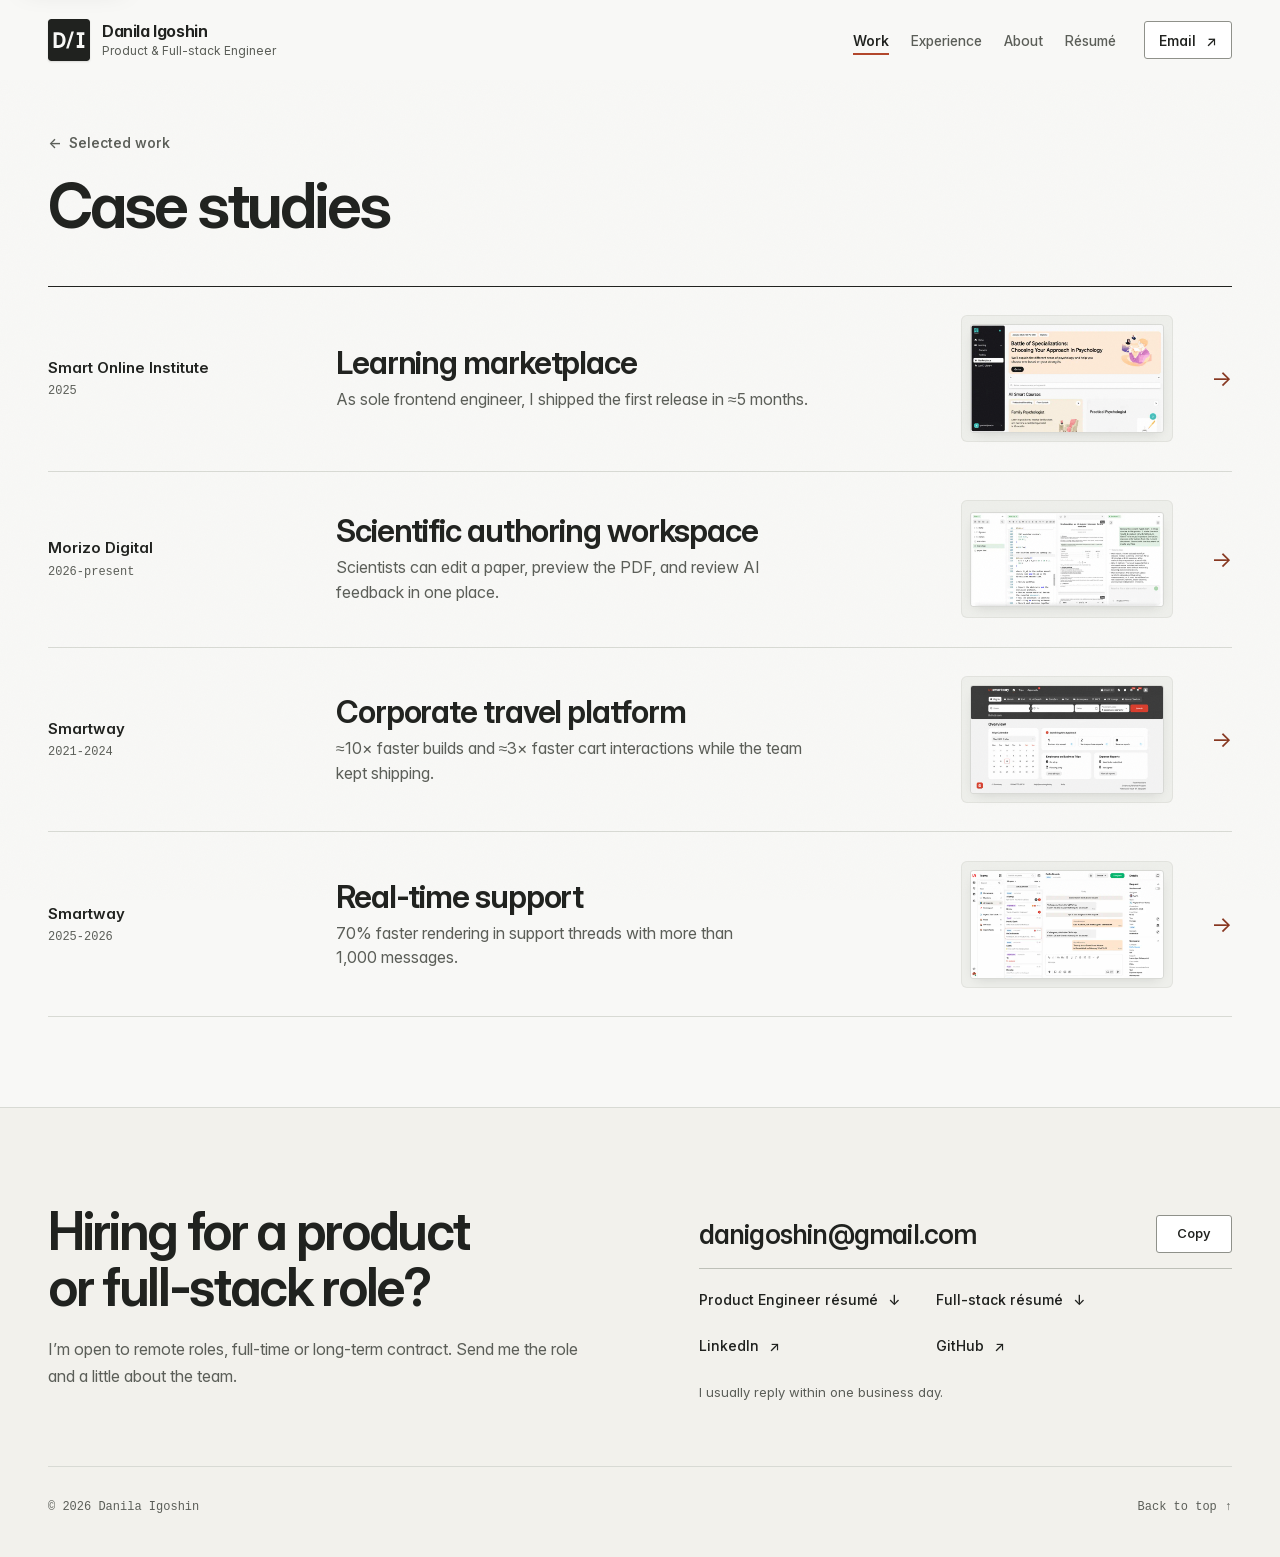
==== commit a88d0dc9: "Refine D/I monogram optical geometry and rebuild icon and resume assets" ====
--- a/case/index.html
+++ b/case/index.html
@@ -20,8 +20,8 @@
     <meta property="og:image:height" content="1260" />
     <meta name="twitter:card" content="summary_large_image" />
     <title>Case studies — Danila Igoshin · Product &amp; Full-stack Engineer</title>
-    <link rel="icon" href="/public/favicon.svg?v=20261104-di-precision" type="image/svg+xml" />
-    <link rel="apple-touch-icon" href="/public/apple-touch-icon.png?v=20261104-di-precision" />
+    <link rel="icon" href="/public/favicon.svg?v=20261119-di-optical" type="image/svg+xml" />
+    <link rel="apple-touch-icon" href="/public/apple-touch-icon.png?v=20261119-di-optical" />
     <link rel="preload" href="/public/fonts/InterVariable.woff2" as="font" type="font/woff2" crossorigin />
     <link rel="stylesheet" href="/styles.css?v=20261119-ux3" />
     <link rel="stylesheet" href="/case/styles.css?v=20261119-ux" />
@@ -34,7 +34,7 @@
     <header class="site-header" data-header>
       <div class="nav-shell">
         <a class="brand" href="/" aria-label="D/I Danila Igoshin Product &amp; Full-stack Engineer, home">
-          <img class="brand-mark" src="/public/favicon.svg?v=20261104-di-precision" width="42" height="42" alt="" aria-hidden="true" />
+          <img class="brand-mark" src="/public/favicon.svg?v=20261119-di-optical" width="42" height="42" alt="" aria-hidden="true" />
           <span class="brand-copy"><span class="brand-name">Danila Igoshin</span> <span class="brand-role">Product &amp; Full-stack Engineer</span></span>
         </a>
 
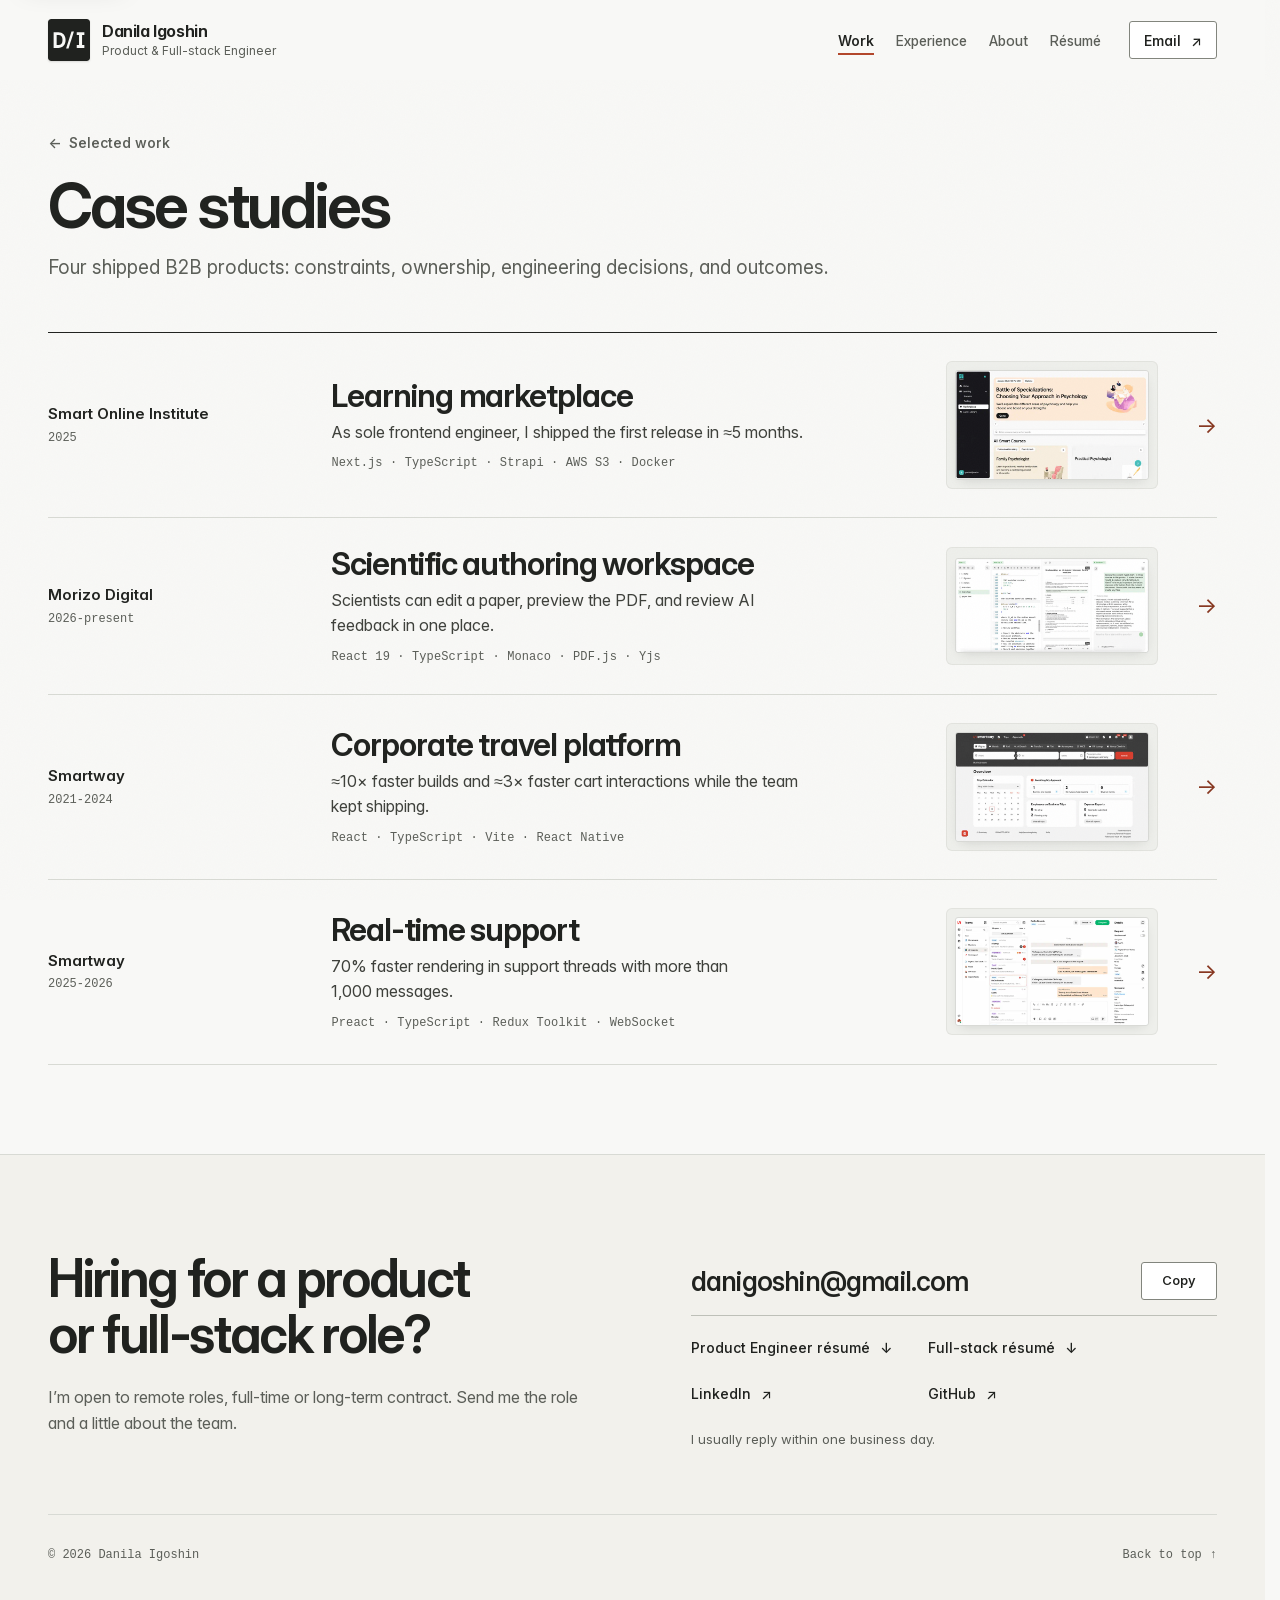
==== commit 3e92ae6f: "Polish portfolio UI/UX, accessibility, mobile lightbox, case studies, and résumés" ====
--- a/case/index.html
+++ b/case/index.html
@@ -14,7 +14,7 @@
     <meta property="og:description" content="Detailed product work: constraints, ownership, engineering decisions, and outcomes." />
     <meta property="og:type" content="website" />
     <meta property="og:url" content="https://danilaigoshin.com/case/" />
-    <meta property="og:image" content="https://danilaigoshin.com/public/og-image.png?v=20261105" />
+    <meta property="og:image" content="https://danilaigoshin.com/public/og-image-v2.png" />
     <meta property="og:image:type" content="image/png" />
     <meta property="og:image:width" content="2400" />
     <meta property="og:image:height" content="1260" />
@@ -23,9 +23,9 @@
     <link rel="icon" href="/public/favicon.svg?v=20261119-di-optical" type="image/svg+xml" />
     <link rel="apple-touch-icon" href="/public/apple-touch-icon.png?v=20261119-di-optical" />
     <link rel="preload" href="/public/fonts/InterVariable.woff2" as="font" type="font/woff2" crossorigin />
-    <link rel="stylesheet" href="/styles.css?v=20261119-ux3" />
-    <link rel="stylesheet" href="/case/styles.css?v=20261119-ux" />
-    <script src="/script.js?v=20261119-ux" defer></script>
+    <link rel="stylesheet" href="/styles.css?v=20261121-ux" />
+    <link rel="stylesheet" href="/case/styles.css?v=20261121-ux" />
+    <script src="/script.js?v=20261121-ux" defer></script>
   </head>
   <body class="case-page">
     <a class="skip-link" href="#main-content">Skip to content</a>
@@ -59,6 +59,8 @@
             <a class="nav-resume" href="/cv/">Résumé</a>
             <a class="nav-email" href="mailto:danigoshin@gmail.com">Email <span aria-hidden="true">↗</span></a>
             <div class="mobile-nav-utilities" role="group" aria-label="Quick links">
+              <button type="button" data-copy-email="danigoshin@gmail.com"><span data-copy-label>Copy email</span><svg width="14" height="14" viewBox="0 0 16 16" fill="none" stroke="currentColor" stroke-width="1.6" stroke-linecap="round" stroke-linejoin="round" aria-hidden="true"><rect x="5" y="5" width="8.5" height="8.5" rx="1.2"></rect><path d="M11 5V3.5A1.2 1.2 0 0 0 9.8 2.3H3.5A1.2 1.2 0 0 0 2.3 3.5v6.3A1.2 1.2 0 0 0 3.5 11H5"></path></svg></button>
+              <a href="/Danila_Igoshin_Product_Engineer_CV.pdf" download>Résumé PDF <span aria-hidden="true">↓</span></a>
               <a href="https://www.linkedin.com/in/developer-danila" target="_blank" rel="noopener noreferrer">
                 LinkedIn <span aria-hidden="true">↗</span><span class="sr-only"> (opens in a new tab)</span>
               </a>
@@ -76,6 +78,7 @@
       <header class="case-index-hero section-shell" id="top">
         <a class="case-back" href="/#work"><span aria-hidden="true">←</span> Selected work</a>
         <h1>Case studies</h1>
+        <p class="case-deck">Four shipped B2B products: constraints, ownership, engineering decisions, and outcomes.</p>
       </header>
 
       <ul class="case-directory section-shell" aria-label="Case studies">
@@ -85,6 +88,7 @@
             <div class="case-entry-copy">
               <h2 id="edtech-project">Learning marketplace</h2>
               <p>As sole frontend engineer, I shipped the first release in ≈5 months.</p>
+              <p class="case-entry-stack">Next.js · TypeScript · Strapi · AWS S3 · Docker</p>
             </div>
             <div class="case-entry-preview"><img src="/public/optimized/v1/online-institute-720.webp" alt="" width="1672" height="941" decoding="async" /></div>
             <span class="case-entry-arrow" aria-hidden="true">→</span>
@@ -96,6 +100,7 @@
             <div class="case-entry-copy">
               <h2 id="research-project">Scientific authoring workspace</h2>
               <p>Scientists can edit a paper, preview the PDF, and review AI feedback in one place.</p>
+              <p class="case-entry-stack">React 19 · TypeScript · Monaco · PDF.js · Yjs</p>
             </div>
             <div class="case-entry-preview"><img src="/public/optimized/v1/ai4s-720.webp" alt="" width="3024" height="1472" decoding="async" /></div>
             <span class="case-entry-arrow" aria-hidden="true">→</span>
@@ -107,6 +112,7 @@
             <div class="case-entry-copy">
               <h2 id="smartway-project">Corporate travel platform</h2>
               <p>≈10× faster builds and ≈3× faster cart interactions while the team kept shipping.</p>
+              <p class="case-entry-stack">React · TypeScript · Vite · React Native</p>
             </div>
             <div class="case-entry-preview"><img src="/public/optimized/v1/smartway-720.webp" alt="" width="1672" height="941" decoding="async" /></div>
             <span class="case-entry-arrow" aria-hidden="true">→</span>
@@ -118,6 +124,7 @@
             <div class="case-entry-copy">
               <h2 id="support-project">Real-time support</h2>
               <p>70% faster rendering in support threads with more than 1,000 messages.</p>
+              <p class="case-entry-stack">Preact · TypeScript · Redux Toolkit · WebSocket</p>
             </div>
             <div class="case-entry-preview"><img src="/public/optimized/v1/chat-720.webp" alt="" width="1672" height="941" decoding="async" /></div>
             <span class="case-entry-arrow" aria-hidden="true">→</span>
@@ -154,27 +161,5 @@
       aria-atomic="true"
       data-copy-toast
     ></div>
-
-    <dialog
-      class="project-lightbox"
-      aria-label="Project image viewer"
-      aria-describedby="project-lightbox-caption"
-      data-project-lightbox
-    >
-      <div class="project-lightbox-shell">
-        <button
-          class="project-lightbox-close"
-          type="button"
-          aria-label="Close full-size image"
-          data-project-lightbox-close
-        >
-          <span>Close</span><span aria-hidden="true">×</span>
-        </button>
-        <figure>
-          <img alt="" data-project-lightbox-image />
-          <figcaption id="project-lightbox-caption" data-project-lightbox-caption></figcaption>
-        </figure>
-      </div>
-    </dialog>
   </body>
 </html>
--- a/styles.css
+++ b/styles.css
@@ -16,12 +16,12 @@
   --ink-body: #3e403b;
   --muted: #5b5e58;
   /* Four visible steps: internal divider, module border, structural emphasis,
-     and control boundary. The last clears 3:1 on both canvas and white so a
-     button reads as a control without leaning on its label alone. */
+     and control boundary. The last clears 3:1 across canvas, white, and tinted
+     surfaces so a button reads as a control without leaning on its label alone. */
   --line-soft: #e4e5df;
   --line: #d8dad4;
   --line-strong: #bec0b8;
-  --line-control: #8f918a;
+  --line-control: #82857d;
   --accent: #b2472c;
   --accent-dark: #873720;
   --accent-soft: rgba(178, 71, 44, 0.08);
@@ -32,6 +32,7 @@
   --radius-control: 3px;
   --radius-media: 6px;
   --radius-frame: 8px;
+  --touch-target: 44px;
   --ink-900: #12151a;
   --shadow-pop: 0 24px 80px rgba(10, 13, 17, 0.48);
   --shadow-float:
@@ -56,13 +57,12 @@
   --ease: cubic-bezier(0.22, 1, 0.36, 1);
   --ease-out: cubic-bezier(0.16, 1, 0.3, 1);
   --ease-spring: cubic-bezier(0.32, 0.72, 0, 1);
-  --nav-drawer-width: 100vw;
   /* Systemic z-index scale */
   --z-grain: 90;
   --z-header: 100;
-  --z-toast: 115;
   --z-progress: 120;
   --z-drawer: 200;
+  --z-toast: 300;
   --z-skip: 1000;
 }
 
@@ -75,6 +75,7 @@
 html {
   scroll-behavior: smooth;
   scroll-padding-top: 104px;
+  scrollbar-gutter: stable;
   background: var(--canvas);
 }
 
@@ -338,14 +339,6 @@
   transition: opacity 240ms var(--ease);
 }
 
-@media (prefers-reduced-transparency: reduce) {
-  .site-header::before {
-    background: var(--canvas);
-    -webkit-backdrop-filter: none;
-    backdrop-filter: none;
-  }
-}
-
 .nav-shell {
   display: grid;
   grid-template-columns: 1fr auto;
@@ -661,8 +654,13 @@
 .button-row {
   display: flex;
   flex-wrap: wrap;
+  align-items: center;
   gap: 12px;
   margin-top: 32px;
+}
+
+.button-row .arrow-link {
+  padding-inline: 6px;
 }
 
 .text-link,
@@ -728,7 +726,8 @@
 }
 
 .button-primary.resume-download:hover span[aria-hidden],
-.contact-links a[download]:hover span[aria-hidden] {
+.contact-links a[download]:hover span[aria-hidden],
+.mobile-nav-utilities a[download]:hover span[aria-hidden] {
   transform: translateY(2px);
 }
 
@@ -776,7 +775,7 @@
 }
 
 .meta-line span:first-child {
-  color: var(--accent);
+  color: var(--accent-dark);
   font-weight: 600;
 }
 
@@ -895,9 +894,9 @@
   width: 40px;
   height: 40px;
   place-items: center;
-  border: 1px solid rgba(32, 34, 31, 0.16);
+  border: 1px solid rgba(32, 34, 31, 0.22);
   border-radius: var(--radius-control);
-  background: rgba(255, 255, 255, 0.9);
+  background: rgba(255, 255, 255, 0.94);
   -webkit-backdrop-filter: blur(8px);
   backdrop-filter: blur(8px);
   color: var(--ink);
@@ -1003,7 +1002,7 @@
 
 .project-lightbox-bar {
   display: flex;
-  width: 100%;
+  width: min(100%, 1180px);
   align-items: center;
   justify-content: flex-end;
   gap: 8px;
@@ -1018,13 +1017,14 @@
 
 .project-lightbox-counter {
   padding: 0 10px;
-  color: rgba(255, 255, 255, 0.72);
+  color: rgba(255, 255, 255, 0.85);
   font-family: var(--font-mono);
   font-size: 12px;
   font-variant-numeric: tabular-nums;
 }
 
 .project-lightbox-btn,
+.project-lightbox-zoom,
 .project-lightbox-close {
   display: inline-flex;
   gap: 10px;
@@ -1055,12 +1055,25 @@
   padding: 0 12px;
 }
 
+.project-lightbox-zoom {
+  display: none;
+  min-width: 58px;
+  font-variant-numeric: tabular-nums;
+}
+
+.project-lightbox-zoom[aria-pressed="true"] {
+  border-color: rgba(255, 255, 255, 0.82);
+  background: rgba(255, 255, 255, 0.18);
+}
+
 .project-lightbox-close {
   justify-self: end;
 }
 
 .project-lightbox-btn:hover,
 .project-lightbox-btn:focus-visible,
+.project-lightbox-zoom:hover,
+.project-lightbox-zoom:focus-visible,
 .project-lightbox-close:hover,
 .project-lightbox-close:focus-visible {
   border-color: rgba(255, 255, 255, 0.72);
@@ -1068,6 +1081,7 @@
 }
 
 .project-lightbox-btn:active,
+.project-lightbox-zoom:active,
 .project-lightbox-close:active {
   transform: scale(0.96);
 }
@@ -1101,20 +1115,86 @@
   opacity: 0.5;
 }
 
+.project-lightbox img.is-loading {
+  opacity: 0.84;
+  animation: lightbox-loading 1.1s var(--ease) infinite alternate;
+}
+
+@keyframes lightbox-loading {
+  from {
+    opacity: 0.74;
+  }
+  to {
+    opacity: 0.94;
+  }
+}
+
+.project-lightbox-footer {
+  display: flex;
+  flex-wrap: wrap;
+  align-items: center;
+  justify-content: center;
+  gap: 10px 18px;
+  width: 100%;
+  max-width: min(100%, 1180px);
+  margin-inline: auto;
+}
+
 .project-lightbox figcaption {
   max-width: min(100%, 1100px);
-  margin-inline: auto;
-  color: rgba(255, 255, 255, 0.78);
+  margin: 0;
+  color: rgba(255, 255, 255, 0.86);
   font-family: var(--font-sans);
   font-size: 13px;
   line-height: 1.45;
   text-align: center;
 }
 
+.project-lightbox-case-link {
+  display: inline-flex;
+  gap: 8px;
+  align-items: center;
+  justify-content: center;
+  min-height: 36px;
+  padding: 0 13px;
+  border: 1px solid rgba(255, 255, 255, 0.36);
+  border-radius: var(--radius-control);
+  background: rgba(255, 255, 255, 0.12);
+  color: #ffffff;
+  font-family: var(--font-sans);
+  font-size: 13px;
+  font-weight: 560;
+  white-space: nowrap;
+  transition:
+    border-color 160ms var(--ease),
+    background-color 160ms var(--ease),
+    transform 160ms var(--ease);
+}
+
+.project-lightbox-case-link span[aria-hidden] {
+  display: inline-block;
+  transition: transform 200ms var(--ease);
+}
+
+.project-lightbox-case-link:hover,
+.project-lightbox-case-link:focus-visible {
+  border-color: rgba(255, 255, 255, 0.82);
+  background: rgba(255, 255, 255, 0.22);
+}
+
+.project-lightbox-case-link:hover span[aria-hidden],
+.project-lightbox-case-link:focus-visible span[aria-hidden] {
+  transform: translateX(3px);
+}
+
+.project-lightbox-case-link:active {
+  transform: scale(0.97);
+}
+
 @media (hover: hover) {
   .project-lightbox figcaption::after {
     margin-left: 14px;
-    color: rgba(255, 255, 255, 0.45);
+    color: rgba(255, 255, 255, 0.72);
     font-family: var(--font-mono);
     font-size: 12px;
     content: "Esc to close";
@@ -1123,6 +1203,10 @@
   .project-lightbox.has-gallery figcaption::after {
     content: "← → navigate · Esc to close";
   }
+}
+
+.intro-lightbox .project-lightbox-shell {
+  width: min(100%, 1180px);
 }
 
 .intro-lightbox video {
@@ -1142,16 +1226,16 @@
   }
 
   .project-lightbox[open] {
-    place-items: start;
+    place-items: center;
   }
 
   .project-lightbox-shell {
     display: grid;
-    grid-template-rows: auto;
-    width: max-content;
-    min-width: 100%;
-    padding-top: 58px;
-    place-items: start;
+    grid-template-rows: minmax(0, 1fr);
+    width: 100%;
+    min-width: 0;
+    padding-top: 56px;
+    place-items: center;
   }
 
   .project-lightbox-bar {
@@ -1161,6 +1245,7 @@
     left: 12px;
     z-index: 2;
     width: auto;
+    max-width: none;
   }
 
   .project-lightbox-shell > .project-lightbox-close {
@@ -1171,39 +1256,96 @@
   }
 
   .project-lightbox-btn,
+  .project-lightbox-zoom,
   .project-lightbox-close {
-    min-width: 42px;
-    min-height: 42px;
+    min-width: var(--touch-target);
+    min-height: var(--touch-target);
+  }
+
+  .project-lightbox-zoom {
+    display: inline-flex;
+    min-width: 58px;
+  }
+
+  .project-lightbox-case-link {
+    min-height: var(--touch-target);
+    padding: 0 16px;
   }
 
   .project-lightbox figure {
+    width: 100%;
+    max-height: calc(100dvh - 80px);
+    gap: 12px;
+    justify-items: center;
+  }
+
+  .project-lightbox img {
+    width: auto;
+    max-width: 100%;
+    max-height: calc(100dvh - 150px);
+    margin: auto;
+  }
+
+  .project-lightbox-footer {
+    width: 100%;
+    justify-content: center;
+  }
+
+  .project-lightbox figcaption {
+    max-width: 100%;
+    font-size: 13px;
+    text-align: center;
+  }
+
+  .project-lightbox figcaption::after {
+    display: block;
+    margin: 6px 0 0;
+    color: rgba(255, 255, 255, 0.72);
+    font-family: var(--font-mono);
+    font-size: 12px;
+    content: "Tap 100% to inspect details";
+  }
+
+  .project-lightbox.has-gallery figcaption::after {
+    content: "Swipe to navigate · Tap 100% to zoom";
+  }
+
+  .project-lightbox.is-zoomed[open] {
+    place-items: start;
+  }
+
+  .project-lightbox.is-zoomed .project-lightbox-shell {
+    width: max-content;
+    min-width: 100%;
+    place-items: start;
+  }
+
+  .project-lightbox.is-zoomed figure {
     width: max-content;
     max-height: none;
-  }
-
-  .project-lightbox img {
-    width: auto;
+    justify-items: start;
+  }
+
+  .project-lightbox.is-zoomed img {
     max-width: 1400px;
     max-height: none;
     margin: 0;
   }
 
-  .project-lightbox figcaption {
+  .project-lightbox.is-zoomed .project-lightbox-footer {
     position: sticky;
     left: 0;
     width: calc(100vw - 24px);
     max-width: none;
-    margin-inline: 0;
-    font-size: 13px;
+    justify-content: flex-start;
+  }
+
+  .project-lightbox.is-zoomed figcaption {
     text-align: left;
   }
 
-  .project-lightbox figcaption::after {
-    display: block;
-    margin-top: 4px;
-    color: rgba(255, 255, 255, 0.55);
-    font-size: 12px;
-    content: "Drag to pan · pinch to zoom";
+  .project-lightbox.is-zoomed figcaption::after {
+    content: "Drag to pan · Tap Fit to reset";
   }
 
   .intro-lightbox[open] {
@@ -1213,8 +1355,13 @@
   .intro-lightbox .project-lightbox-shell {
     width: 100%;
     min-width: 0;
-    padding-top: 0;
+    padding-top: 56px;
     place-items: center;
+  }
+
+  .intro-lightbox video {
+    width: min(100%, calc((100dvh - 88px) * 16 / 9));
+    max-height: calc(100dvh - 88px);
   }
 }
 
@@ -1406,6 +1553,8 @@
   bottom: 24px;
   left: 50%;
   z-index: var(--z-toast);
+  width: max-content;
+  max-width: calc(100vw - 32px);
   padding: 10px 18px;
   transform: translate(-50%, 16px);
   border: 1px solid rgba(255, 255, 255, 0.14);
@@ -1416,7 +1565,8 @@
   font-family: var(--font-sans);
   font-size: 13px;
   font-weight: 540;
-  white-space: nowrap;
+  text-align: center;
+  white-space: normal;
   opacity: 0;
   pointer-events: none;
   transition: opacity 200ms var(--ease), transform 240ms var(--ease-spring);
@@ -1430,13 +1580,6 @@
 /* ==========================================================================
    Scroll Reveals — crisp, fast, never stuck hidden.
    ========================================================================== */
-
-@keyframes rise-in {
-  from {
-    opacity: 0;
-    transform: translateY(10px);
-  }
-}
 
 .will-reveal {
   opacity: 0;
@@ -1604,7 +1747,7 @@
     min-height: 0;
     flex-direction: column;
     align-items: stretch;
-    padding: 92px 32px max(24px, env(safe-area-inset-bottom));
+    padding: calc(var(--header-base-height, 80px) + 12px) 32px max(24px, env(safe-area-inset-bottom));
     overflow-x: hidden;
     overflow-y: auto;
     transform: translateY(-8px);
@@ -1623,7 +1766,7 @@
 
   .js .nav-panel::before {
     position: absolute;
-    top: 82px;
+    top: var(--header-base-height, 80px);
     right: 32px;
     left: 32px;
     height: 1px;
@@ -1638,8 +1781,8 @@
     align-items: center;
     justify-content: space-between;
     min-width: 0;
-    min-height: 62px;
-    padding: 0 4px 0 0;
+    min-height: 66px;
+    padding: 0 10px;
     overflow-wrap: anywhere;
     border-bottom: 1px solid var(--line);
     background: transparent;
@@ -1652,7 +1795,7 @@
 
   .js .nav-panel > a::before {
     position: absolute;
-    left: -14px;
+    left: 10px;
     width: 2.5px;
     height: 20px;
     transform: scaleY(0);
@@ -1672,14 +1815,23 @@
     color: var(--accent-dark);
   }
 
+  .js .nav-panel > a:focus-visible {
+    outline-offset: -3px;
+    border-radius: var(--radius-control);
+  }
+
+  .js .nav-panel > a.is-active {
+    padding-left: 22px;
+  }
+
   .js .nav-panel > a.is-active::before {
     transform: scaleY(1);
   }
 
   .js .nav-panel > .nav-email {
     justify-content: space-between;
-    min-height: 50px;
-    margin-top: 22px;
+    min-height: 52px;
+    margin-top: 26px;
     padding: 12px 16px;
     border: 1px solid var(--line-control);
     border-radius: var(--radius-control);
@@ -1690,6 +1842,10 @@
     letter-spacing: -0.01em;
   }
 
+  .js .nav-panel > .nav-email::before {
+    display: none;
+  }
+
   .js .nav-panel > .nav-email:hover,
   .js .nav-panel > .nav-email:focus-visible {
     border-color: var(--accent);
@@ -1697,12 +1853,16 @@
     color: var(--accent-dark);
   }
 
+  .js .nav-panel > .nav-email:focus-visible {
+    outline-offset: 2px;
+  }
+
   .js .mobile-nav-utilities {
     display: grid;
     grid-template-columns: repeat(2, minmax(0, 1fr));
     flex: 0 0 auto;
-    margin-top: auto;
-    padding-top: 28px;
+    margin-top: 24px;
+    border-top: 1px solid var(--line);
   }
 
   .js .mobile-nav-utilities > a,
@@ -1712,15 +1872,14 @@
     align-items: center;
     justify-content: space-between;
     min-width: 0;
-    min-height: 48px;
-    padding: 0 10px;
+    min-height: 50px;
+    padding: 0 12px;
     border: 0;
-    border-top: 1px solid var(--line);
     border-right: 1px solid var(--line);
     border-bottom: 1px solid var(--line);
     border-radius: 0;
     background: transparent;
-    color: var(--muted);
+    color: var(--ink-body);
     font-size: 13px;
     font-weight: 600;
     line-height: 1.2;
@@ -1729,12 +1888,13 @@
   }
 
   .js .mobile-nav-utilities > :nth-child(2n) {
-    padding-left: 14px;
     border-right: 0;
   }
 
-  .js .mobile-nav-utilities > :nth-child(2n + 1) {
-    padding-left: 0;
+  .js .mobile-nav-utilities > button svg {
+    flex: none;
+    opacity: 0.78;
+    transition: opacity 160ms var(--ease);
   }
 
   .js .mobile-nav-utilities > a:hover,
@@ -1743,6 +1903,21 @@
   .js .mobile-nav-utilities > button:focus-visible {
     background: var(--surface-muted);
     color: var(--ink);
+  }
+
+  .js .mobile-nav-utilities > a:focus-visible,
+  .js .mobile-nav-utilities > button:focus-visible {
+    outline-offset: -3px;
+  }
+
+  .js .mobile-nav-utilities > button:hover svg,
+  .js .mobile-nav-utilities > button:focus-visible svg {
+    opacity: 1;
+  }
+
+  .js .mobile-nav-utilities > button.is-copied {
+    background: var(--accent-soft);
+    color: var(--accent-dark);
   }
 
   .site-contact {
@@ -1805,6 +1980,7 @@
   .brand {
     gap: 10px;
     min-width: 0;
+    min-height: var(--touch-target);
   }
 
   .brand-mark {
@@ -1813,7 +1989,17 @@
   }
 
   .brand-copy {
+    min-width: 0;
+    grid-template-columns: minmax(0, 1fr);
     font-size: 14px;
+  }
+
+  .brand-name,
+  .brand-role {
+    min-width: 0;
+    overflow: hidden;
+    text-overflow: ellipsis;
+    white-space: nowrap;
   }
 
   .brand-role {
@@ -1821,22 +2007,18 @@
   }
 
   .js .nav-panel {
-    padding: 80px 20px max(20px, env(safe-area-inset-bottom));
+    padding-inline: 20px;
+    padding-bottom: max(20px, env(safe-area-inset-bottom));
   }
 
   .js .nav-panel::before {
-    top: 74px;
     right: 20px;
     left: 20px;
   }
 
   .js .nav-panel > a {
-    min-height: 58px;
+    min-height: 62px;
     font-size: clamp(1.5rem, 6.2vw, 1.85rem);
-  }
-
-  .js .nav-panel > a::before {
-    left: -12px;
   }
 
   .button {
@@ -1877,8 +2059,8 @@
   .media-zoom {
     top: 8px;
     right: 8px;
-    width: 38px;
-    height: 38px;
+    width: var(--touch-target);
+    height: var(--touch-target);
   }
 
   .site-contact {
@@ -1891,6 +2073,11 @@
     font-size: clamp(1.18rem, 0.9rem + 1.5vw, 1.48rem);
   }
 
+  .contact-email-row button {
+    min-width: 82px;
+    min-height: var(--touch-target);
+  }
+
   .site-contact .contact-links {
     column-gap: 28px;
   }
@@ -1908,6 +2095,69 @@
   .contact-links a {
     min-height: 46px;
     padding-block: 10px;
+  }
+}
+
+@media (pointer: coarse) {
+  .media-zoom {
+    width: var(--touch-target);
+    height: var(--touch-target);
+  }
+
+  .project-lightbox-btn,
+  .project-lightbox-zoom,
+  .project-lightbox-close {
+    min-width: var(--touch-target);
+    min-height: var(--touch-target);
+  }
+
+  .project-lightbox-case-link {
+    min-height: var(--touch-target);
+    padding: 0 16px;
+  }
+
+  .contact-email-row button {
+    min-width: 82px;
+    min-height: var(--touch-target);
+  }
+}
+
+@media (prefers-reduced-transparency: reduce) {
+  .site-header::before {
+    background: var(--canvas);
+    -webkit-backdrop-filter: none;
+    backdrop-filter: none;
+  }
+
+  body:not(.menu-open) .site-header.is-scrolled .site-nav .nav-email {
+    background: var(--surface);
+  }
+
+  .media-zoom {
+    background: var(--surface);
+    -webkit-backdrop-filter: none;
+    backdrop-filter: none;
+  }
+
+  .project-lightbox::backdrop {
+    background: #0e1012;
+    -webkit-backdrop-filter: none;
+    backdrop-filter: none;
+  }
+
+  .project-lightbox-btn,
+  .project-lightbox-zoom,
+  .project-lightbox-close,
+  .project-lightbox-case-link {
+    background: #14171b;
+    -webkit-backdrop-filter: none;
+    backdrop-filter: none;
+  }
+
+  .project-lightbox-zoom[aria-pressed="true"],
+  .project-lightbox-case-link:hover,
+  .project-lightbox-case-link:focus-visible {
+    background: #272c33;
   }
 }
 
@@ -1962,7 +2212,8 @@
 }
 
 @media print {
-  body::before {
+  body::before,
+  .copy-toast {
     display: none;
   }
 
--- a/case/styles.css
+++ b/case/styles.css
@@ -181,19 +181,35 @@
 }
 
 .case-cover figcaption {
-  justify-self: start;
+  display: flex;
+  flex-wrap: wrap;
+  gap: 6px 16px;
+  align-items: baseline;
+  justify-content: space-between;
+  justify-self: stretch;
+  width: 100%;
   margin-top: 16px;
   color: var(--muted);
   font-size: 13.5px;
+}
+
+.case-cover-hint {
+  display: none;
+  color: var(--muted);
+  font-family: var(--font-mono);
+  font-size: 12px;
+  letter-spacing: 0.01em;
+}
+
+@media (hover: hover) and (pointer: fine) and (min-width: 761px) {
+  .case-cover-hint {
+    display: inline;
+  }
 }
 
 /* ==========================================================================
    Reading Column & Sticky Contents Rail
    ========================================================================== */
-
-html:has(.case-section:target) {
-  scroll-behavior: auto;
-}
 
 .case-section:target {
   opacity: 1;
@@ -204,7 +220,7 @@
   display: grid;
   grid-template-columns: 204px minmax(0, 1fr);
   gap: 0 64px;
-  padding-top: clamp(8px, 2vw, 24px);
+  padding-block: clamp(8px, 2vw, 24px) 24px;
 }
 
 .case-toc {
@@ -212,7 +228,7 @@
   top: 98px;
   align-self: start;
   display: grid;
-  padding-top: 64px;
+  padding-block: 64px 12px;
 }
 
 .case-toc p {
@@ -257,8 +273,9 @@
   display: inline-flex;
   gap: 8px;
   align-items: center;
-  margin-top: 22px;
-  padding-top: 18px;
+  min-height: var(--touch-target, 44px);
+  margin-top: 18px;
+  padding-block: 10px;
   border-top: 1px solid var(--line);
   color: var(--accent-dark);
   font-size: 13px;
@@ -295,12 +312,13 @@
 }
 
 .case-section:last-child {
+  padding-bottom: 44px;
   border-bottom: 0;
 }
 
 .case-label {
   margin-bottom: 14px;
-  color: var(--accent);
+  color: var(--accent-dark);
   font-family: var(--font-mono);
   font-size: 12px;
   font-weight: 550;
@@ -417,7 +435,7 @@
 .case-decision > span {
   display: block;
   margin-bottom: 12px;
-  color: var(--accent);
+  color: var(--accent-dark);
   font-family: var(--font-mono);
   font-size: 12px;
   font-weight: 560;
@@ -492,7 +510,29 @@
    ========================================================================== */
 
 .case-next {
-  padding-block: 12px clamp(76px, 8.5vw, 120px);
+  padding-block: 24px clamp(76px, 8.5vw, 120px);
+}
+
+.case-next-head {
+  display: flex;
+  flex-wrap: wrap;
+  gap: 8px 20px;
+  align-items: center;
+  justify-content: space-between;
+  margin-bottom: 14px;
+  padding-top: 20px;
+  border-top: 1px solid var(--line);
+}
+
+.case-next-head .case-next-label {
+  margin: 0;
+}
+
+.case-next-all {
+  display: inline-flex;
+  align-items: center;
+  min-height: var(--touch-target, 44px);
+  font-size: 14px;
 }
 
 .case-next > a {
@@ -543,7 +583,7 @@
   letter-spacing: -0.038em;
 }
 
-.case-next .arrow-link {
+.case-next > a .arrow-link {
   margin-top: auto;
 }
 
@@ -593,7 +633,7 @@
 
 .case-index-hero h1 {
   max-width: 14em;
-  margin: 0 0 22px;
+  margin: 0 0 16px;
   font-size: clamp(2.5rem, 1.05rem + 3.6vw, 4.25rem);
   line-height: 1.02;
   letter-spacing: -0.048em;
@@ -601,6 +641,10 @@
 
 .case-index-hero h1:last-child {
   margin: 0;
+}
+
+.case-index-hero .case-deck {
+  max-width: 48em;
 }
 
 .case-directory {
@@ -671,9 +715,20 @@
 .case-entry-copy p {
   max-width: 48ch;
   margin: 0;
-  color: var(--muted);
+  color: var(--ink-body);
   font-size: 16px;
   line-height: 1.55;
+}
+
+.case-entry-copy .case-entry-stack {
+  max-width: none;
+  margin-top: 10px;
+  color: var(--muted);
+  font-family: var(--font-mono);
+  font-size: 12px;
+  font-weight: 450;
+  line-height: 1.5;
+  letter-spacing: 0.01em;
 }
 
 .case-entry-preview {
@@ -766,45 +821,66 @@
 
   .case-body {
     grid-template-columns: minmax(0, 1fr);
+    padding-bottom: 12px;
   }
 
   .case-toc {
     position: static;
     display: flex;
     flex-wrap: wrap;
-    align-items: baseline;
-    gap: 0 24px;
+    align-items: center;
+    gap: 2px 18px;
     margin-block: 24px 12px;
-    padding-block: 14px 8px;
+    padding-block: 14px 10px;
     border-block: 1px solid var(--line);
   }
 
   .case-toc p {
     flex-basis: 100%;
-    margin: 0 0 2px;
+    margin: 0 0 4px;
     color: var(--ink);
     font-weight: 600;
   }
 
-  .case-toc a[data-nav-link],
-  .case-toc a[data-nav-link].is-active {
-    min-height: 44px;
+  .case-toc a[data-nav-link] {
+    min-height: var(--touch-target, 44px);
     padding: 0;
     border: 0;
-    color: var(--accent-dark);
-    font-weight: 550;
+    color: var(--muted);
+    font-weight: 500;
     text-decoration: underline;
+    text-decoration-color: transparent;
+    text-decoration-thickness: 1.5px;
+    text-underline-offset: 5px;
+    transition: color 160ms var(--ease), text-decoration-color 180ms var(--ease);
+  }
+
+  .case-toc a[data-nav-link]:hover,
+  .case-toc a[data-nav-link]:focus-visible {
+    padding: 0;
+    border: 0;
+    color: var(--ink);
     text-decoration-color: var(--line-control);
-    text-underline-offset: 4px;
-  }
-
-  .case-toc a[data-nav-link]:is(:hover, :focus-visible, .is-active) {
+  }
+
+  .case-toc a[data-nav-link].is-active {
     padding: 0;
-    text-decoration-color: currentColor;
+    border: 0;
+    color: var(--ink);
+    font-weight: 620;
+    text-decoration-color: var(--accent);
+    text-decoration-thickness: 2px;
   }
 
   .case-toc-resume {
-    display: none;
+    display: inline-flex;
+    min-height: var(--touch-target, 44px);
+    margin: 0 0 0 auto;
+    padding: 0 0 0 18px;
+    border-top: 0;
+    border-left: 1px solid var(--line);
+    font-size: 13px;
+    white-space: nowrap;
   }
 
   .case-section:first-child {
@@ -901,10 +977,15 @@
   }
 
   .case-outcomes > :nth-child(odd) {
+    padding-right: 16px;
     padding-left: 0;
   }
 
-  .shipped {
+  .case-outcomes[data-stats="1"] .stat {
+    padding-right: 0;
+  }
+
+  .case-outcomes[data-stats] .shipped {
     padding: 20px 0 0;
   }
 
@@ -919,6 +1000,19 @@
   .case-cover figcaption {
     margin-top: 12px;
     font-size: 13px;
+  }
+
+  .case-toc {
+    gap: 0 18px;
+    padding-block: 14px 6px;
+  }
+
+  .case-toc-resume {
+    flex-basis: 100%;
+    margin: 4px 0 0;
+    padding: 4px 0 0;
+    border-top: 1px solid var(--line-soft);
+    border-left: 0;
   }
 
   .case-section {
@@ -961,7 +1055,7 @@
   }
 
   .case-next {
-    padding-bottom: 72px;
+    padding-block: 12px 72px;
   }
 }
 
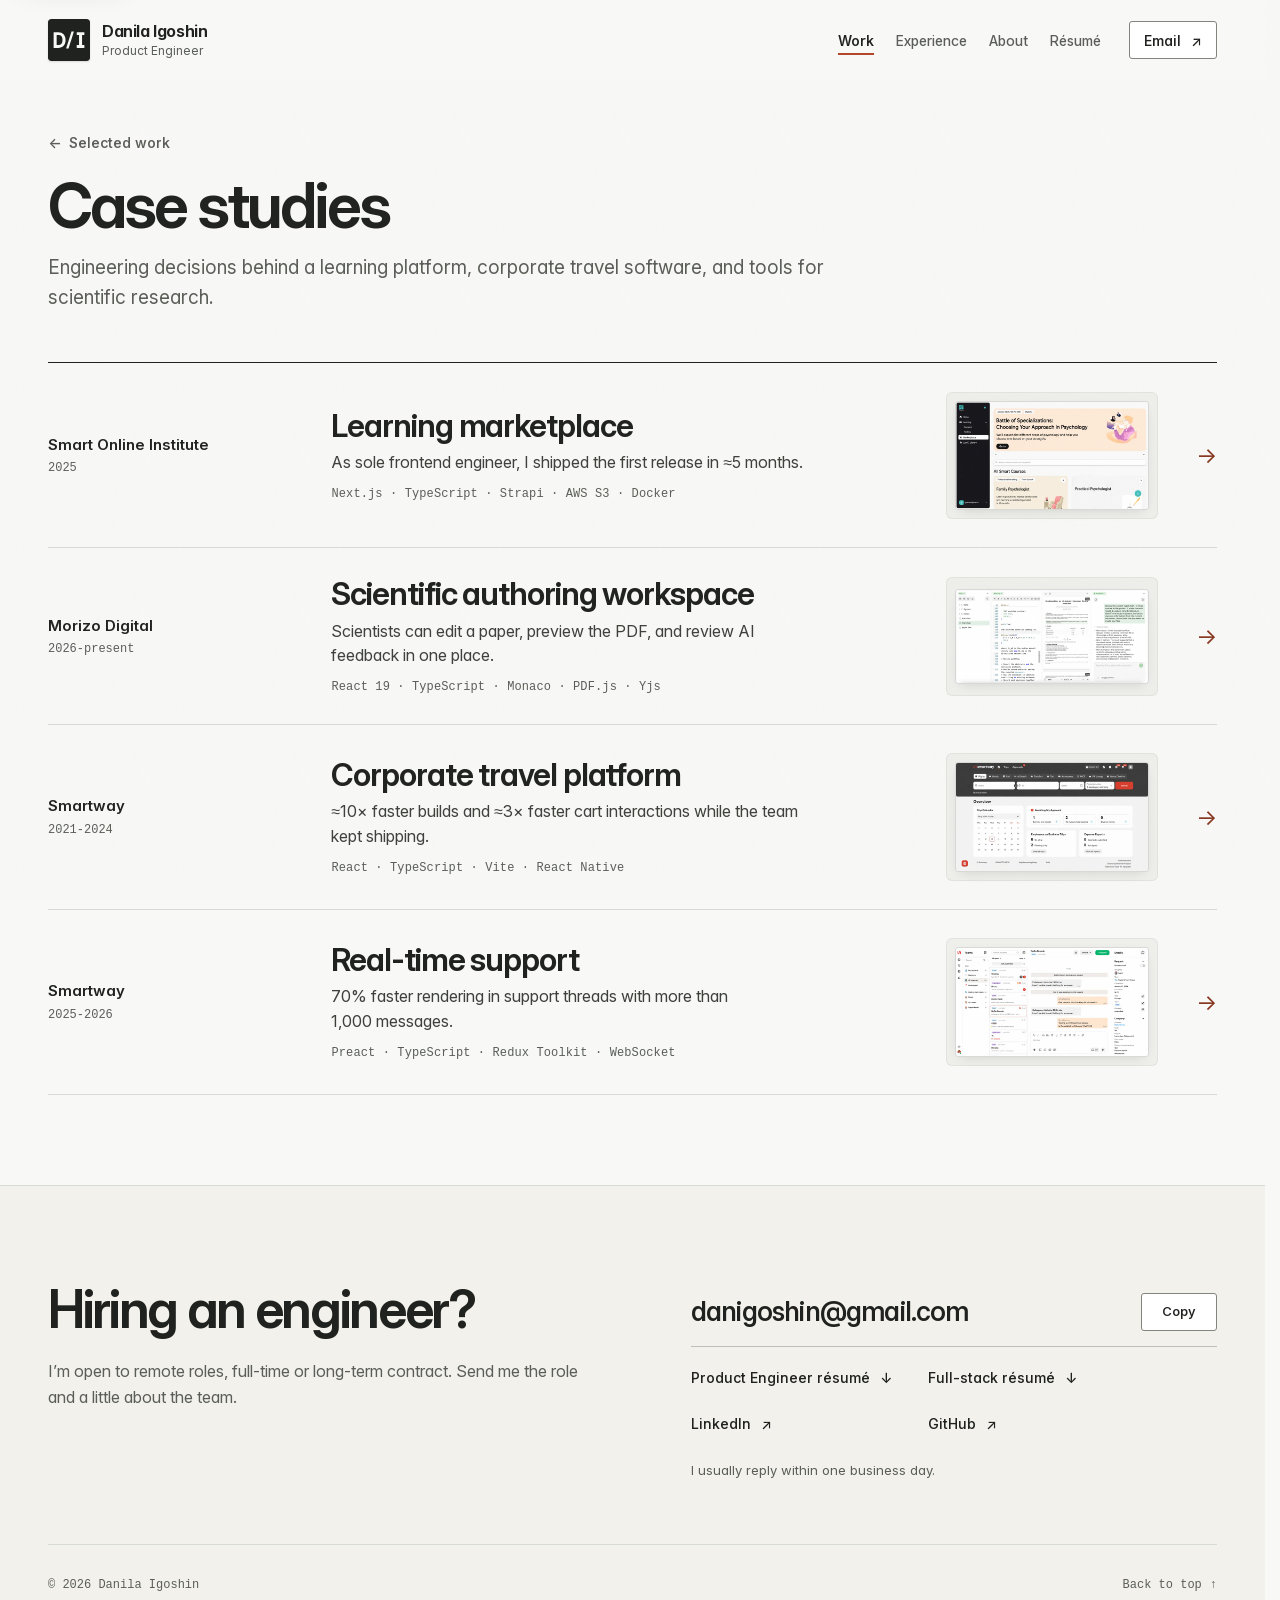
==== commit 9155ba20: "Update Product Engineer positioning and portfolio accessibility Refresh the portfolio, résumé, and s" ====
--- a/case/index.html
+++ b/case/index.html
@@ -14,18 +14,19 @@
     <meta property="og:description" content="Detailed product work: constraints, ownership, engineering decisions, and outcomes." />
     <meta property="og:type" content="website" />
     <meta property="og:url" content="https://danilaigoshin.com/case/" />
-    <meta property="og:image" content="https://danilaigoshin.com/public/og-image-v2.png" />
+    <meta property="og:image" content="https://danilaigoshin.com/public/og-image-v2.png?v=20261126-product" />
     <meta property="og:image:type" content="image/png" />
     <meta property="og:image:width" content="2400" />
     <meta property="og:image:height" content="1260" />
+    <meta property="og:image:alt" content="Danila Igoshin, Product Engineer. From zero to production across interfaces, APIs, data, and deployment. About 5 months to the first EdTech release, about 10× faster builds, and 70% faster rendering in threads with 1,000+ messages." />
     <meta name="twitter:card" content="summary_large_image" />
-    <title>Case studies — Danila Igoshin · Product &amp; Full-stack Engineer</title>
+    <title>Case studies — Danila Igoshin · Product Engineer</title>
     <link rel="icon" href="/public/favicon.svg?v=20261119-di-optical" type="image/svg+xml" />
     <link rel="apple-touch-icon" href="/public/apple-touch-icon.png?v=20261119-di-optical" />
     <link rel="preload" href="/public/fonts/InterVariable.woff2" as="font" type="font/woff2" crossorigin />
     <link rel="stylesheet" href="/styles.css?v=20261121-ux" />
     <link rel="stylesheet" href="/case/styles.css?v=20261121-ux" />
-    <script src="/script.js?v=20261121-ux" defer></script>
+    <script src="/script.js?v=20261126-gallery" defer></script>
   </head>
   <body class="case-page">
     <a class="skip-link" href="#main-content">Skip to content</a>
@@ -33,9 +34,9 @@
 
     <header class="site-header" data-header>
       <div class="nav-shell">
-        <a class="brand" href="/" aria-label="D/I Danila Igoshin Product &amp; Full-stack Engineer, home">
+        <a class="brand" href="/" aria-label="D/I Danila Igoshin, Product Engineer, home">
           <img class="brand-mark" src="/public/favicon.svg?v=20261119-di-optical" width="42" height="42" alt="" aria-hidden="true" />
-          <span class="brand-copy"><span class="brand-name">Danila Igoshin</span> <span class="brand-role">Product &amp; Full-stack Engineer</span></span>
+          <span class="brand-copy"><span class="brand-name">Danila Igoshin</span> <span class="brand-role">Product Engineer</span></span>
         </a>
 
         <a class="header-resume" href="/cv/">Résumé</a>
@@ -78,12 +79,12 @@
       <header class="case-index-hero section-shell" id="top">
         <a class="case-back" href="/#work"><span aria-hidden="true">←</span> Selected work</a>
         <h1>Case studies</h1>
-        <p class="case-deck">Four shipped B2B products: constraints, ownership, engineering decisions, and outcomes.</p>
+        <p class="case-deck">Engineering decisions behind a learning platform, corporate travel software, and tools for scientific research.</p>
       </header>
 
       <ul class="case-directory section-shell" aria-label="Case studies">
         <li>
-          <a class="case-entry" href="/case/edtech/" aria-labelledby="edtech-name edtech-project">
+          <a class="case-entry" href="/case/edtech/">
             <span class="case-entry-client"><span id="edtech-name">Smart Online Institute</span><span class="case-entry-date">2025</span></span>
             <div class="case-entry-copy">
               <h2 id="edtech-project">Learning marketplace</h2>
@@ -95,7 +96,7 @@
           </a>
         </li>
         <li>
-          <a class="case-entry" href="/case/research/" aria-labelledby="research-name research-project">
+          <a class="case-entry" href="/case/research/">
             <span class="case-entry-client"><span id="research-name">Morizo Digital</span><span class="case-entry-date">2026-present</span></span>
             <div class="case-entry-copy">
               <h2 id="research-project">Scientific authoring workspace</h2>
@@ -107,7 +108,7 @@
           </a>
         </li>
         <li>
-          <a class="case-entry" href="/case/smartway/" aria-labelledby="smartway-name smartway-project">
+          <a class="case-entry" href="/case/smartway/">
             <span class="case-entry-client"><span id="smartway-name">Smartway</span><span class="case-entry-date">2021-2024</span></span>
             <div class="case-entry-copy">
               <h2 id="smartway-project">Corporate travel platform</h2>
@@ -119,7 +120,7 @@
           </a>
         </li>
         <li>
-          <a class="case-entry" href="/case/support/" aria-labelledby="support-name support-project">
+          <a class="case-entry" href="/case/support/">
             <span class="case-entry-client"><span id="support-name">Smartway</span><span class="case-entry-date">2025-2026</span></span>
             <div class="case-entry-copy">
               <h2 id="support-project">Real-time support</h2>
@@ -136,7 +137,7 @@
     <div class="page-finale">
       <section class="site-contact section-shell" id="contact" aria-labelledby="contact-title">
         <div class="contact-intro">
-          <h2 id="contact-title">Hiring for a product or full-stack role?</h2>
+          <h2 id="contact-title">Hiring an engineer?</h2>
           <p>I’m open to remote roles, full-time or long-term contract. Send me the role and a little about the team.</p>
         </div>
         <div class="contact-action">
